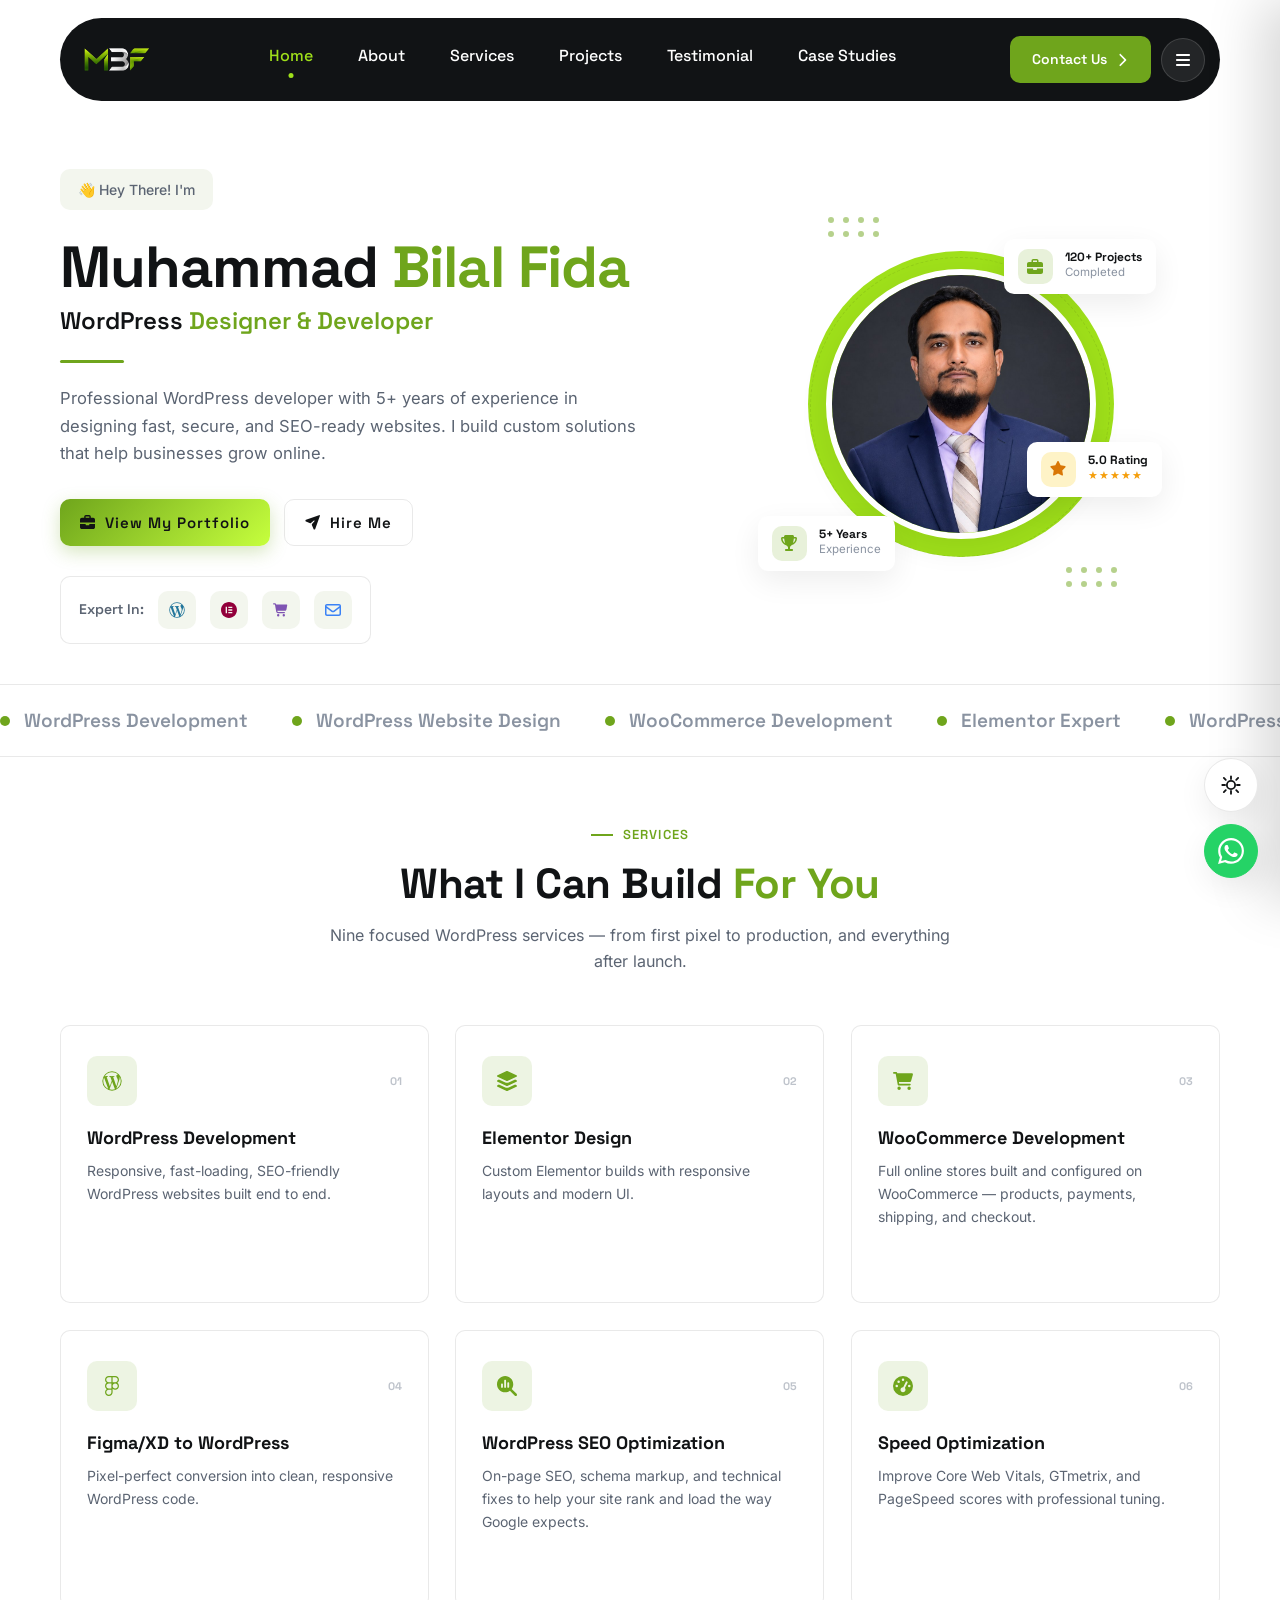
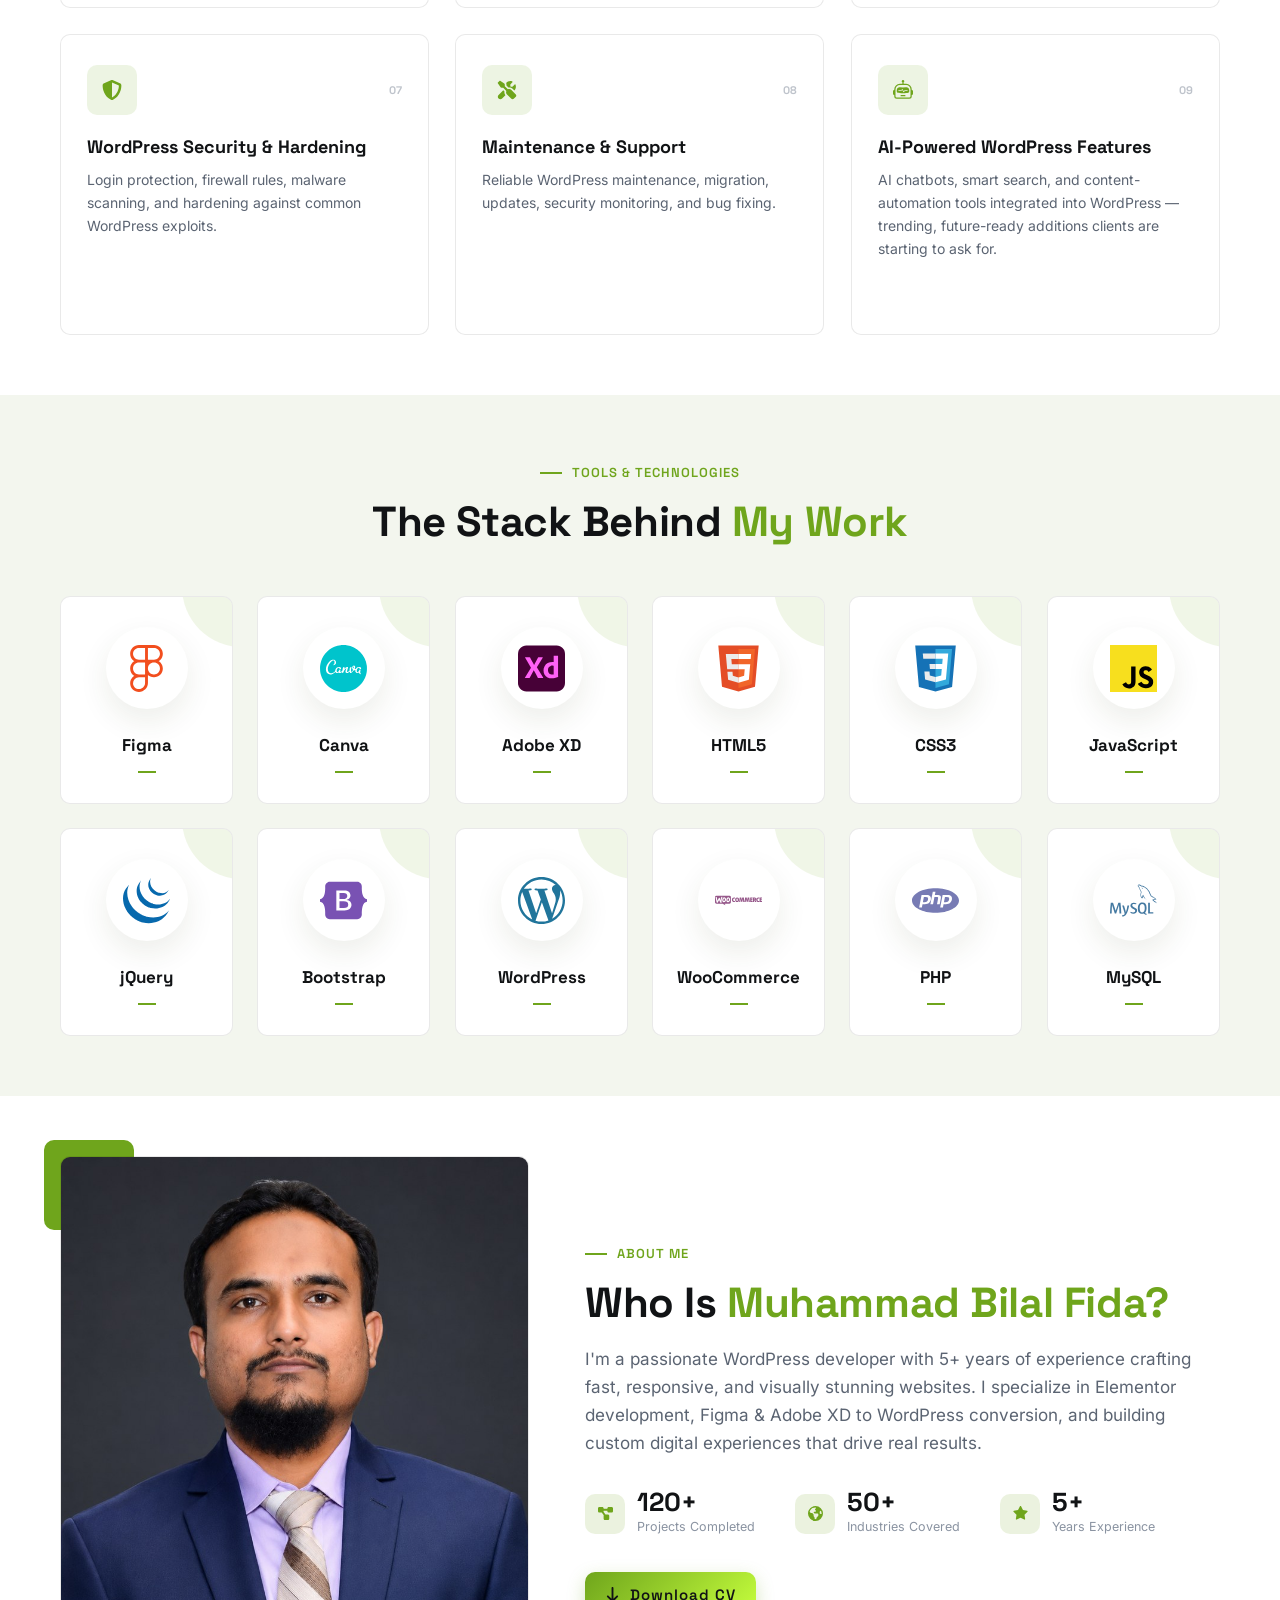
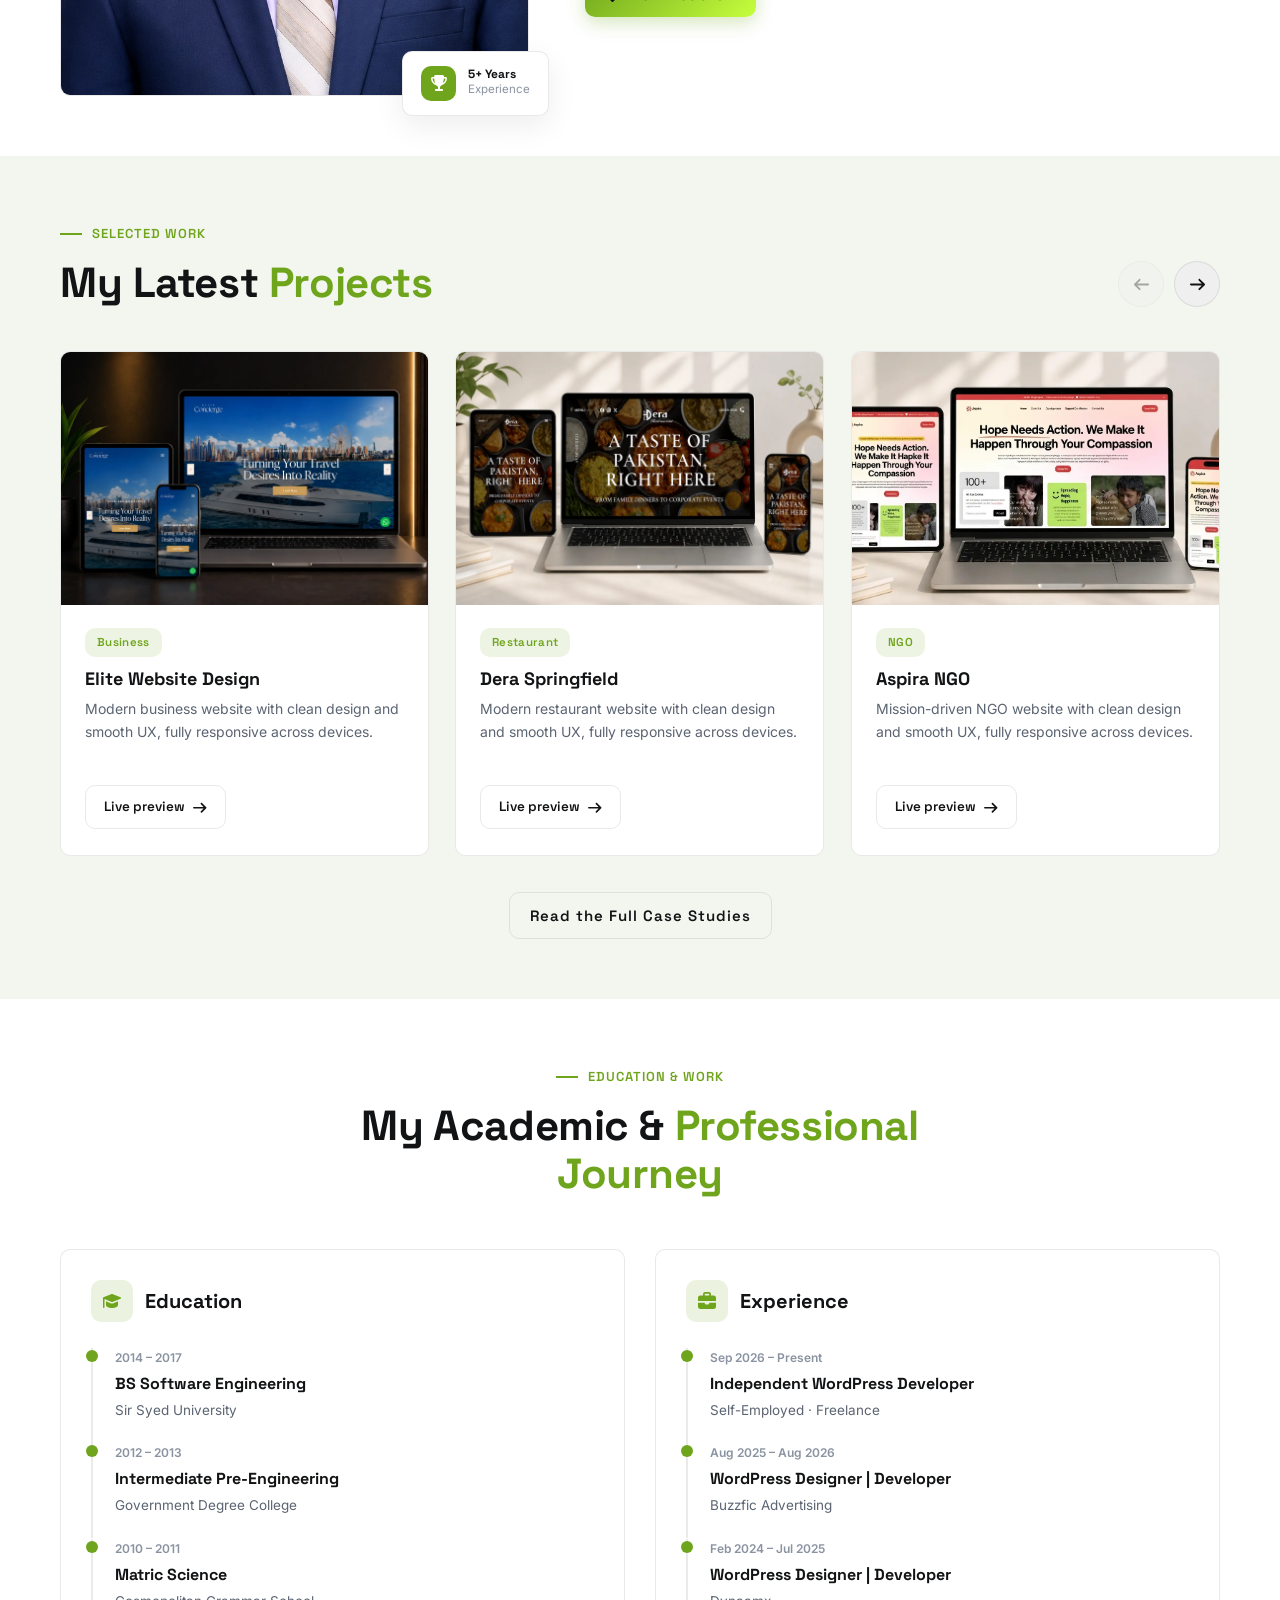
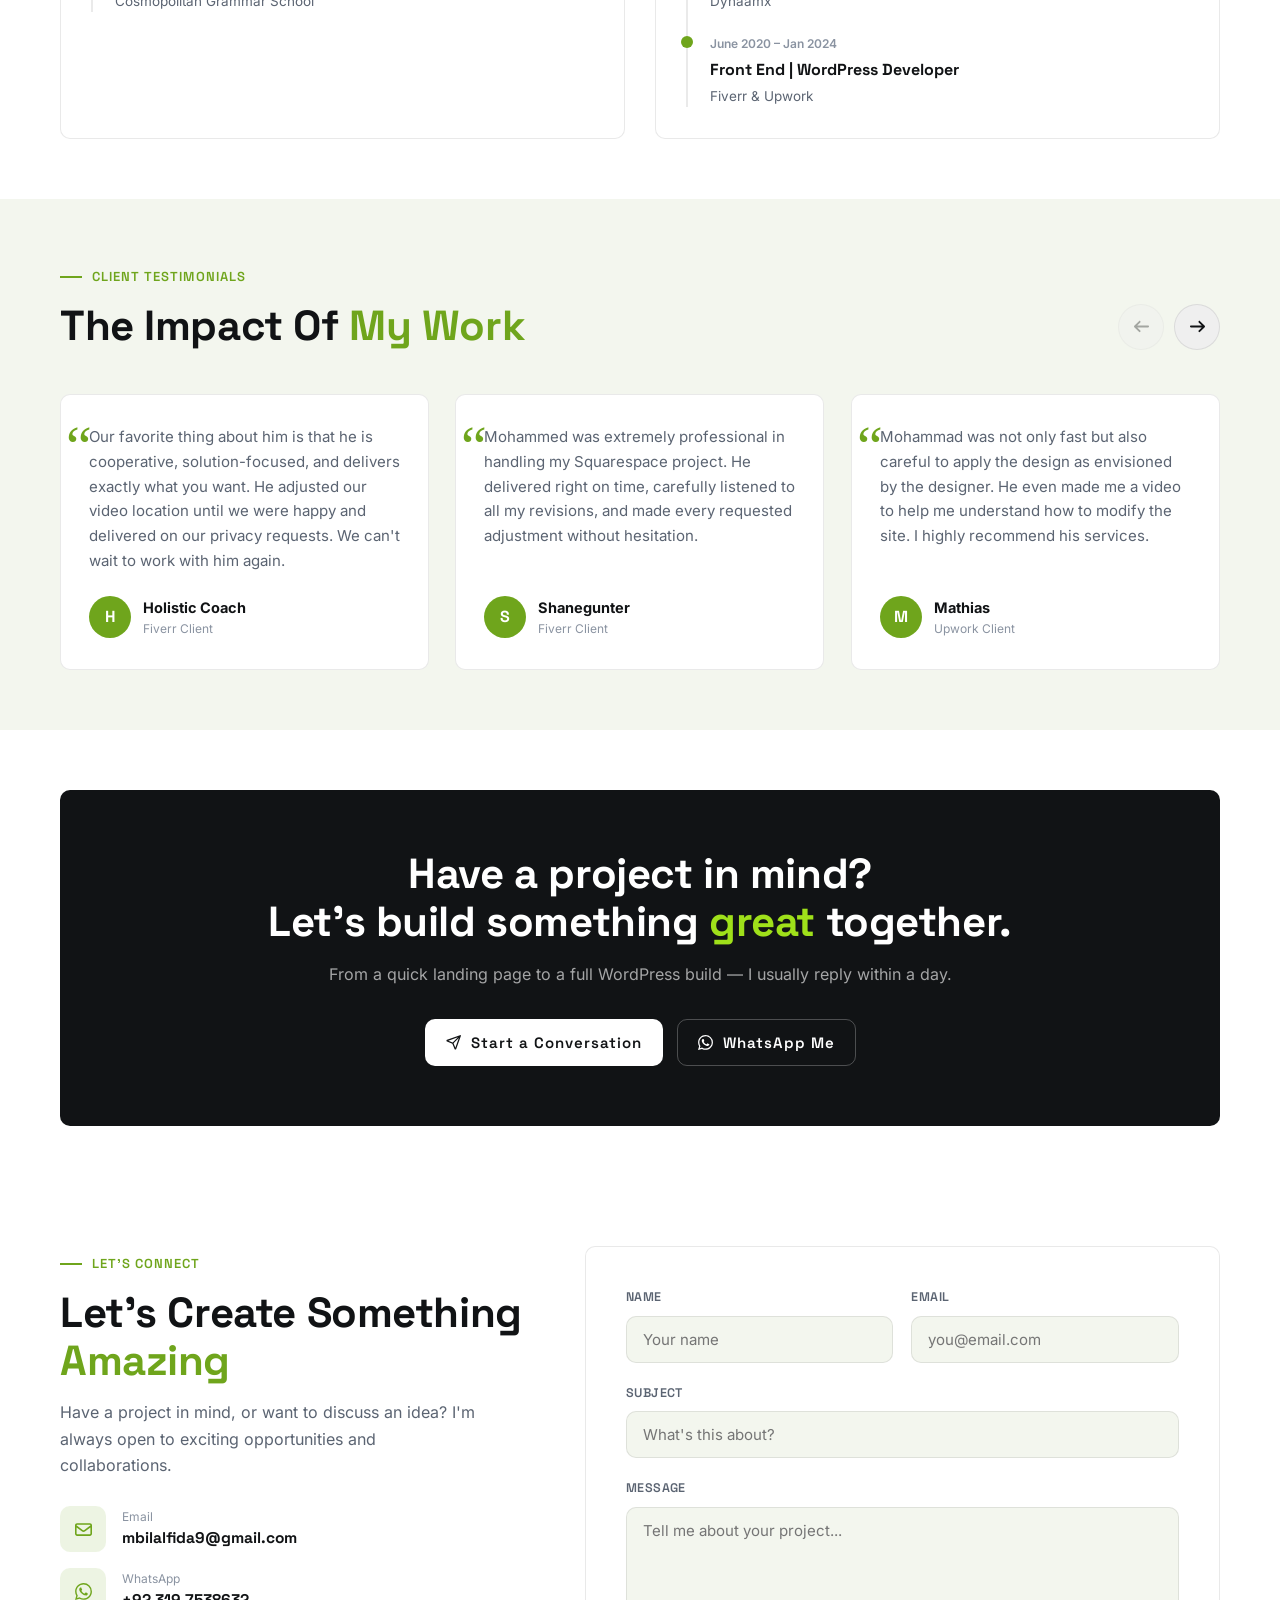
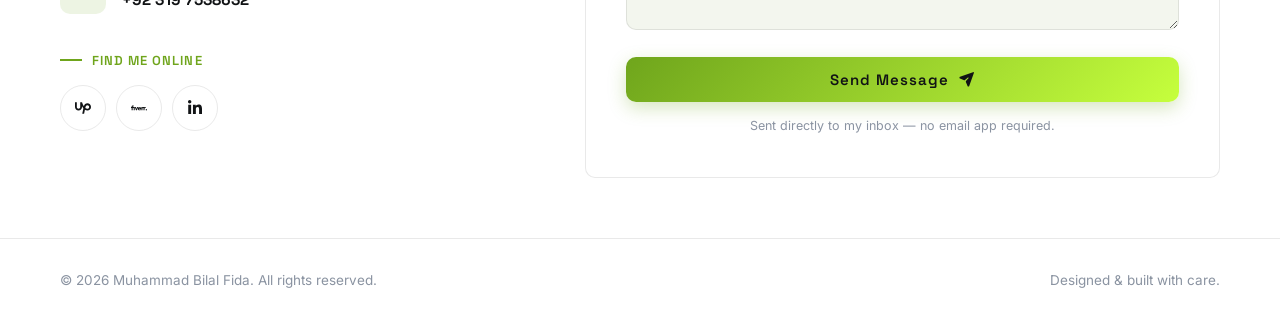
==== index.html @ a92b6abf "Initial portfolio website" ====
<!DOCTYPE html>
<html lang="en">
<head>
<meta charset="UTF-8"/>
<meta name="viewport" content="width=device-width, initial-scale=1.0"/>
<title>Muhammad Bilal Fida | WordPress Designer &amp; Developer</title>
<meta name="description" content="Muhammad Bilal Fida is a professional WordPress designer &amp; developer with 5+ years building fast, secure, SEO-ready websites worldwide."/>
<meta name="keywords" content="WordPress developer, WordPress designer, Elementor expert, web developer, freelance WordPress developer"/>
<meta name="author" content="Muhammad Bilal Fida"/>
<meta name="robots" content="index, follow"/>
<link rel="canonical" href="https://bilal-fida-portfolio.vercel.app/"/>

<!-- Open Graph -->
<meta property="og:type" content="website"/>
<meta property="og:title" content="Muhammad Bilal Fida | WordPress Designer & Developer"/>
<meta property="og:description" content="Professional WordPress developer with 5+ years of experience designing fast, secure, SEO-ready websites."/>
<meta property="og:image" content="https://bilal-fida-portfolio.vercel.app/assets/img/profile-photo.jpg"/>
<meta property="og:url" content="https://bilal-fida-portfolio.vercel.app/"/>

<!-- Twitter Card -->
<meta name="twitter:card" content="summary_large_image"/>
<meta name="twitter:title" content="Muhammad Bilal Fida | WordPress Designer & Developer"/>
<meta name="twitter:description" content="Professional WordPress developer with 5+ years of experience designing fast, secure, SEO-ready websites."/>
<meta name="twitter:image" content="https://bilal-fida-portfolio.vercel.app/assets/img/profile-photo.jpg"/>

<link rel="icon" href="assets/img/favicon-32.png" sizes="32x32" type="image/png"/>
<link rel="icon" href="assets/img/favicon-16.png" sizes="16x16" type="image/png"/>
<link rel="apple-touch-icon" href="assets/img/apple-touch-icon.png"/>
<link rel="manifest" href="assets/site.webmanifest"/>

<!-- Structured Data -->
<script type="application/ld+json">
{
  "@context": "https://schema.org",
  "@type": "Person",
  "name": "Muhammad Bilal Fida",
  "jobTitle": "WordPress Designer & Developer",
  "url": "https://bilal-fida-portfolio.vercel.app/",
  "image": "https://bilal-fida-portfolio.vercel.app/assets/img/profile-photo.jpg",
  "email": "mailto:mbilalfida9@gmail.com",
  "sameAs": [
    "https://www.upwork.com/freelancers/~01de82070bdd4cb7b8",
    "https://www.fiverr.com/mohammabilal1?public_mode=true",
    "https://www.linkedin.com/in/mohammad-bilal-52247a16b/"
  ],
  "knowsAbout": ["WordPress Development", "Elementor", "WooCommerce", "SEO", "UI/UX Design"]
}
</script>

<script>
  (function () {
    var saved = localStorage.getItem('bf-theme');
    var theme = (saved === 'light' || saved === 'dark') ? saved :
      (window.matchMedia('(prefers-color-scheme: dark)').matches ? 'dark' : 'light');
    document.documentElement.setAttribute('data-theme', theme);
  })();
</script>

<link href="assets/css/main.css" rel="stylesheet"/>
<noscript><style>.reveal{opacity:1!important;transform:none!important;}</style></noscript>
</head>
<body>

<!-- ============ HEADER ============ -->
<header class="site-header" id="siteHeader">
  <div class="container">
    <div class="header-bar" id="headerBar">
      <a href="#top" aria-label="Muhammad Bilal Fida — Home">
        <picture>
          <source srcset="assets/img/logo-dark.webp" type="image/webp"/>
          <img class="brand-logo logo-for-dark" src="assets/img/logo-dark.png" alt="Muhammad Bilal Fida logo" width="140" height="47"/>
        </picture>
      </a>
      <nav class="main-nav" aria-label="Primary navigation">
        <a href="#top" class="is-active">Home</a>
        <a href="#about">About</a>
        <a href="#services">Services</a>
        <a href="#projects">Projects</a>
        <a href="#testimonials">Testimonial</a>
        <a href="case-studies/index.html">Case Studies</a>
      </nav>
      <div class="header-actions">
        <a href="#contact" class="header-cta"><span>Contact Us</span> <svg class="icon" viewBox="0 0 320 512" aria-hidden="true"><path d="M311.1 233.4c12.5 12.5 12.5 32.8 0 45.3l-192 192c-12.5 12.5-32.8 12.5-45.3 0s-12.5-32.8 0-45.3L243.2 256 73.9 86.6c-12.5-12.5-12.5-32.8 0-45.3s32.8-12.5 45.3 0l192 192z"/></svg></a>
        <button class="menu-toggle" id="drawerToggle" aria-label="Open menu" aria-expanded="false" aria-controls="sideDrawer">
          <svg class="icon" viewBox="0 0 448 512" aria-hidden="true"><path d="M0 96c0-17.7 14.3-32 32-32h384c17.7 0 32 14.3 32 32s-14.3 32-32 32H32c-17.7 0-32-14.3-32-32m0 160c0-17.7 14.3-32 32-32h384c17.7 0 32 14.3 32 32s-14.3 32-32 32H32c-17.7 0-32-14.3-32-32m448 160c0 17.7-14.3 32-32 32H32c-17.7 0-32-14.3-32-32s14.3-32 32-32h384c17.7 0 32 14.3 32 32"/></svg>
        </button>
      </div>
    </div>
  </div>
</header>

<!-- ============ SIDE DRAWER ============ -->
<div class="drawer-overlay" id="drawerOverlay"></div>
<aside class="side-drawer" id="sideDrawer" aria-hidden="true">
  <div class="drawer-head">
    <picture>
      <source srcset="assets/img/logo-light.webp" type="image/webp"/>
      <img class="brand-logo logo-for-light" src="assets/img/logo-light.png" alt="Muhammad Bilal Fida logo" style="height:26px;" width="77" height="26"/>
    </picture>
    <button class="drawer-close" id="drawerClose" aria-label="Close menu"><svg class="icon" viewBox="0 0 384 512" aria-hidden="true"><path d="M55.1 73.4c-12.5-12.5-32.8-12.5-45.3 0s-12.5 32.8 0 45.3L147.2 256 9.9 393.4c-12.5 12.5-12.5 32.8 0 45.3s32.8 12.5 45.3 0l137.3-137.4 137.4 137.3c12.5 12.5 32.8 12.5 45.3 0s12.5-32.8 0-45.3L237.8 256l137.3-137.4c12.5-12.5 12.5-32.8 0-45.3s-32.8-12.5-45.3 0L192.5 210.7z"/></svg></button>
  </div>
  <div class="drawer-body">
    <nav class="drawer-nav" aria-label="Mobile navigation">
      <a href="#top">Home</a>
      <a href="#about">About</a>
      <a href="#services">Services</a>
      <a href="#projects">Projects</a>
      <a href="#testimonials">Testimonial</a>
      <a href="case-studies/index.html">Case Studies</a>
      <a href="#contact">Contact</a>
    </nav>
    <div class="drawer-photo"><img src="assets/img/profile-photo.jpg" alt="Muhammad Bilal Fida"/></div>
    <h4>Muhammad Bilal Fida</h4>
    <p>Professional WordPress developer with 5+ years of experience designing fast, secure, SEO-ready websites.</p>
    <div class="drawer-contact">
      <div class="drawer-contact-row"><div class="dc-ic"><svg class="icon" viewBox="0 0 512 512" aria-hidden="true"><path d="M61.4 64C27.5 64 0 91.5 0 125.4c0 .9 0 1.7.1 2.6H0v256c0 35.3 28.7 64 64 64h384c35.3 0 64-28.7 64-64V128h-.1c0-.9.1-1.7.1-2.6 0-33.9-27.5-61.4-61.4-61.4zM464 192.3V384c0 8.8-7.2 16-16 16H64c-8.8 0-16-7.2-16-16V192.3l154.8 117.4c31.4 23.9 74.9 23.9 106.4 0zM48 125.4c0-7.4 6-13.4 13.4-13.4h389.2c7.4 0 13.4 6 13.4 13.4 0 4.2-2 8.2-5.3 10.7L280.2 271.5c-14.3 10.8-34.1 10.8-48.4 0L53.3 136.1c-3.3-2.5-5.3-6.5-5.3-10.7"/></svg></div><div><div class="dc-label">Email</div><div class="dc-value"><a href="mailto:mbilalfida9@gmail.com">mbilalfida9@gmail.com</a></div></div></div>
      <div class="drawer-contact-row"><div class="dc-ic"><svg class="icon" viewBox="0 0 24 24" aria-hidden="true"><path d="M17.472 14.382c-.297-.149-1.758-.867-2.03-.967-.273-.099-.471-.148-.67.15-.197.297-.767.966-.94 1.164-.173.199-.347.223-.644.075-.297-.15-1.255-.463-2.39-1.475-.883-.788-1.48-1.761-1.653-2.059-.173-.297-.018-.458.13-.606.134-.133.298-.347.446-.52.149-.174.198-.298.298-.497.099-.198.05-.371-.025-.52-.075-.149-.669-1.612-.916-2.207-.242-.579-.487-.5-.669-.51-.173-.008-.371-.01-.57-.01-.198 0-.52.074-.792.372-.272.297-1.04 1.016-1.04 2.479 0 1.462 1.065 2.875 1.213 3.074.149.198 2.096 3.2 5.077 4.487.709.306 1.262.489 1.694.625.712.227 1.36.195 1.871.118.571-.085 1.758-.719 2.006-1.413.248-.694.248-1.289.173-1.413-.074-.124-.272-.198-.57-.347m-5.421 7.403h-.004a9.87 9.87 0 01-5.031-1.378l-.361-.214-3.741.982.998-3.648-.235-.374a9.86 9.86 0 01-1.51-5.26c.001-5.45 4.436-9.884 9.888-9.884 2.64 0 5.122 1.03 6.988 2.898a9.825 9.825 0 012.893 6.994c-.003 5.45-4.437 9.884-9.885 9.884m8.413-18.297A11.815 11.815 0 0012.05 0C5.495 0 .16 5.335.157 11.892c0 2.096.547 4.142 1.588 5.945L.057 24l6.305-1.654a11.882 11.882 0 005.683 1.448h.005c6.554 0 11.89-5.335 11.893-11.893a11.821 11.821 0 00-3.48-8.413Z"/></svg></div><div><div class="dc-label">WhatsApp</div><div class="dc-value"><a href="https://wa.me/923197538632" target="_blank" rel="noopener">+92 319 7538632</a></div></div></div>
    </div>
    <div class="drawer-socials">
      <a href="https://www.upwork.com/freelancers/~01de82070bdd4cb7b8" target="_blank" rel="noopener" aria-label="Upwork"><svg class="icon" viewBox="0 0 24 24" aria-hidden="true"><path d="M18.561 13.158c-1.102 0-2.135-.467-3.074-1.227l.228-1.076.008-.042c.207-1.143.849-3.06 2.839-3.06 1.492 0 2.703 1.212 2.703 2.703-.001 1.489-1.212 2.702-2.704 2.702zm0-8.14c-2.539 0-4.51 1.649-5.31 4.366-1.22-1.834-2.148-4.036-2.687-5.892H7.828v7.112c-.002 1.406-1.141 2.546-2.547 2.548-1.405-.002-2.543-1.143-2.545-2.548V3.492H0v7.112c0 2.914 2.37 5.303 5.281 5.303 2.913 0 5.283-2.389 5.283-5.303v-1.19c.529 1.107 1.182 2.229 1.974 3.221l-1.673 7.873h2.797l1.213-5.71c1.063.679 2.285 1.109 3.686 1.109 3 0 5.439-2.452 5.439-5.45 0-3-2.439-5.439-5.439-5.439z"/></svg></a>
      <a href="https://www.fiverr.com/mohammabilal1?public_mode=true" target="_blank" rel="noopener" aria-label="Fiverr"><svg class="icon" viewBox="0 0 24 24" aria-hidden="true"><path d="M23.004 15.588a.995.995 0 1 0 .002-1.99.995.995 0 0 0-.002 1.99zm-.996-3.705h-.85c-.546 0-.84.41-.84 1.092v2.466h-1.61v-3.558h-.684c-.547 0-.84.41-.84 1.092v2.466h-1.61v-4.874h1.61v.74c.264-.574.626-.74 1.163-.74h1.972v.74c.264-.574.625-.74 1.162-.74h.527v1.316zm-6.786 1.501h-3.359c.088.546.43.858 1.006.858.43 0 .732-.175.83-.487l1.425.4c-.351.848-1.22 1.364-2.255 1.364-1.748 0-2.549-1.355-2.549-2.515 0-1.14.703-2.505 2.45-2.505 1.856 0 2.471 1.384 2.471 2.408 0 .224-.01.37-.02.477zm-1.562-.945c-.04-.42-.342-.81-.889-.81-.508 0-.81.225-.908.81h1.797zM7.508 15.44h1.416l1.767-4.874h-1.62l-.86 2.837-.878-2.837H5.72l1.787 4.874zm-6.6 0H2.51v-3.558h1.524v3.558h1.591v-4.874H2.51v-.302c0-.332.235-.536.606-.536h.918V8.412H2.85c-1.162 0-1.943.712-1.943 1.755v.4H0v1.316h.908v3.558z"/></svg></a>
      <a href="https://www.linkedin.com/in/mohammad-bilal-52247a16b/" target="_blank" rel="noopener" aria-label="LinkedIn"><svg class="icon" viewBox="0 0 448 512" aria-hidden="true"><path d="M100.3 448H7.4V148.9h92.9zM53.8 108.1C24.1 108.1 0 83.5 0 53.8c0-14.3 5.7-27.9 15.8-38S39.6 0 53.8 0s27.9 5.7 38 15.8 15.8 23.8 15.8 38c0 29.7-24.1 54.3-53.8 54.3M447.9 448h-92.7V302.4c0-34.7-.7-79.2-48.3-79.2-48.3 0-55.7 37.7-55.7 76.7V448h-92.8V148.9h89.1v40.8h1.3c12.4-23.5 42.7-48.3 87.9-48.3 94 0 111.3 61.9 111.3 142.3V448z"/></svg></a>
    </div>
  </div>
</aside>

<!-- ============ HERO ============ -->
<section class="hero" id="top">
  <div class="container hero-grid">
    <div class="hero-copy">
      <span class="hero-badge">👋 Hey There! I'm</span>
      <h1>Muhammad <span class="accent">Bilal Fida</span></h1>
      <p class="hero-role">WordPress <span class="accent">Designer &amp; Developer</span></p>
      <div class="hero-rule"></div>
      <p class="hero-desc">Professional WordPress developer with 5+ years of experience in designing fast, secure, and SEO-ready websites. I build custom solutions that help businesses grow online.</p>
      <div class="hero-actions">
        <a href="#projects" class="btn btn-primary"><svg class="icon" viewBox="0 0 512 512" aria-hidden="true"><path d="M200 48h112c4.4 0 8 3.6 8 8v40H192V56c0-4.4 3.6-8 8-8m-56 8v40H64c-35.3 0-64 28.7-64 64v96h512v-96c0-35.3-28.7-64-64-64h-80V56c0-30.9-25.1-56-56-56H200c-30.9 0-56 25.1-56 56m368 248H320v16c0 17.7-14.3 32-32 32h-64c-17.7 0-32-14.3-32-32v-16H0v112c0 35.3 28.7 64 64 64h384c35.3 0 64-28.7 64-64z"/></svg> View My Portfolio</a>
        <a href="#contact" class="btn btn-outline"><svg class="icon" viewBox="0 0 576 512" aria-hidden="true"><path d="M536.4-26.3c9.8-3.5 20.6-1 28 6.3s9.8 18.2 6.3 28l-178 496.9c-5 13.9-18.1 23.1-32.8 23.1-14.2 0-27-8.6-32.3-21.7l-64.2-158c-4.5-11-2.5-23.6 5.2-32.6l94.5-112.4c5.1-6.1 4.7-15-.9-20.6s-14.6-6-20.6-.9l-112.4 94.3c-9.1 7.6-21.6 9.6-32.6 5.2L38.1 216.8c-13.1-5.3-21.7-18.1-21.7-32.3 0-14.7 9.2-27.8 23.1-32.8z"/></svg> Hire Me</a>
      </div>
      <div class="hero-expert-row">
        <span class="hero-expert-label">Expert In:</span>
        <span class="hero-expert-ic ic-wp" aria-label="WordPress"><svg class="icon" viewBox="0 0 512 512" aria-hidden="true"><path d="M256 8a248 248 0 1 0 0 496 248 248 0 1 0 0-496M33 256c0-32.3 6.9-63 19.3-90.7l106.4 291.4C84.3 420.5 33 344.2 33 256m223 223c-21.9 0-43-3.2-63-9.1l66.9-194.4 68.5 187.8c.5 1.1 1 2.1 1.6 3.1-23.1 8.1-48 12.6-74 12.6m30.7-327.5c13.4-.7 25.5-2.1 25.5-2.1 12-1.4 10.6-19.1-1.4-18.4 0 0-36.1 2.8-59.4 2.8-21.9 0-58.7-2.8-58.7-2.8-12-.7-13.4 17.7-1.4 18.4 0 0 11.4 1.4 23.4 2.1l34.7 95.2L200.6 393l-81.2-241.5c13.4-.7 25.5-2.1 25.5-2.1 12-1.4 10.6-19.1-1.4-18.4 0 0-36.1 2.8-59.4 2.8-4.2 0-9.1-.1-14.4-.3C109.6 73 178.1 33 256 33c58 0 110.9 22.2 150.6 58.5-1-.1-1.9-.2-2.9-.2-21.9 0-37.4 19.1-37.4 39.6 0 18.4 10.6 33.9 21.9 52.3 8.5 14.8 18.4 33.9 18.4 61.5 0 19.1-7.3 41.2-17 72.1l-22.2 74.3zm81.4 297.2 68.1-196.9c12.7-31.8 17-57.2 17-79.9 0-8.2-.5-15.8-1.5-22.9 17.4 31.8 27.3 68.2 27.3 107 0 82.3-44.6 154.1-110.9 192.7"/></svg></span>
        <span class="hero-expert-ic ic-el" aria-label="Elementor"><svg class="icon" viewBox="0 0 512 512" aria-hidden="true"><path d="M.5 256c0 141 113.6 255 254.6 255 142 0 256-114 256-255 0-140-114-253.9-256-253.9C114.1 2.1.5 116 .5 256m191.6-106v213h-43V150zm42 0h128v43h-128zm128 85v43h-128v-43zm-128 85h128v43h-128z"/></svg></span>
        <span class="hero-expert-ic ic-woo" aria-label="WooCommerce"><svg class="icon" viewBox="0 0 640 512" aria-hidden="true"><path d="M24-16C10.7-16 0-5.3 0 8s10.7 24 24 24h45.3c3.9 0 7.2 2.8 7.9 6.6l52.1 286.3c6.2 34.2 36 59.1 70.8 59.1H456c13.3 0 24-10.7 24-24s-10.7-24-24-24H200.1c-11.6 0-21.5-8.3-23.6-19.7l-5.1-28.3H475c30.8 0 57.2-21.9 62.9-52.2l31-165.9c3.7-19.7-11.4-37.9-31.5-37.9H124.7l-.4-2c-4.8-26.6-28-46-55.1-46zm184 528a48 48 0 1 0 0-96 48 48 0 1 0 0 96m224 0a48 48 0 1 0 0-96 48 48 0 1 0 0 96"/></svg></span>
        <span class="hero-expert-ic ic-mail" aria-label="Email"><svg class="icon" viewBox="0 0 512 512" aria-hidden="true"><path d="M61.4 64C27.5 64 0 91.5 0 125.4c0 .9 0 1.7.1 2.6H0v256c0 35.3 28.7 64 64 64h384c35.3 0 64-28.7 64-64V128h-.1c0-.9.1-1.7.1-2.6 0-33.9-27.5-61.4-61.4-61.4zM464 192.3V384c0 8.8-7.2 16-16 16H64c-8.8 0-16-7.2-16-16V192.3l154.8 117.4c31.4 23.9 74.9 23.9 106.4 0zM48 125.4c0-7.4 6-13.4 13.4-13.4h389.2c7.4 0 13.4 6 13.4 13.4 0 4.2-2 8.2-5.3 10.7L280.2 271.5c-14.3 10.8-34.1 10.8-48.4 0L53.3 136.1c-3.3-2.5-5.3-6.5-5.3-10.7"/></svg></span>
      </div>
    </div>
    <div class="hero-visual">
      <div class="hero-photo-wrap">
        <div class="hero-dots top" aria-hidden="true"><span></span><span></span><span></span><span></span><span></span><span></span><span></span><span></span></div>
        <div class="hero-halo" aria-hidden="true"></div>
        <div class="hero-ring" aria-hidden="true"></div>
        <div class="hero-photo"><img src="assets/img/profile-photo.jpg" alt="Muhammad Bilal Fida — WordPress Designer and Developer" width="270" height="270"/></div>
        <div class="hero-dots bottom" aria-hidden="true"><span></span><span></span><span></span><span></span><span></span><span></span><span></span><span></span></div>

        <div class="hero-fcard fc-exp">
          <div class="fc-ic fc-green"><svg class="icon" viewBox="0 0 512 512" aria-hidden="true"><path d="M144.3 0h224c26.5 0 48.1 21.8 47.1 48.2-.2 5.3-.4 10.6-.7 15.8h49.6c26.1 0 49.1 21.6 47.1 49.8-7.5 103.7-60.5 160.7-118 190.5-15.8 8.2-31.9 14.3-47.2 18.8-20.2 28.6-41.2 43.7-57.9 51.8V448h64c17.7 0 32 14.3 32 32s-14.3 32-32 32h-192c-17.7 0-32-14.3-32-32s14.3-32 32-32h64v-73.1c-16-7.7-35.9-22-55.3-48.3-18.4-4.8-38.4-12.1-57.9-23.1C57 273.2 8.2 216.1 1.2 113.6c-1.9-28.1 21-49.7 47.1-49.7h49.6c-.3-5.2-.5-10.4-.7-15.8-1-26.5 20.6-48.2 47.1-48.2zm-42.8 112H49.1c6.2 84.7 45.1 127.1 85.2 149.6-14.4-37.3-26.3-86-32.8-149.6M380 256.8c40.5-23.8 77.1-66.1 83.3-144.8H411c-6.2 60.9-17.4 108.2-31 144.8"/></svg></div>
          <div><div class="fc-title">5+ Years</div><div class="fc-sub">Experience</div></div>
        </div>
        <div class="hero-fcard fc-proj">
          <div class="fc-ic fc-green"><svg class="icon" viewBox="0 0 512 512" aria-hidden="true"><path d="M200 48h112c4.4 0 8 3.6 8 8v40H192V56c0-4.4 3.6-8 8-8m-56 8v40H64c-35.3 0-64 28.7-64 64v96h512v-96c0-35.3-28.7-64-64-64h-80V56c0-30.9-25.1-56-56-56H200c-30.9 0-56 25.1-56 56m368 248H320v16c0 17.7-14.3 32-32 32h-64c-17.7 0-32-14.3-32-32v-16H0v112c0 35.3 28.7 64 64 64h384c35.3 0 64-28.7 64-64z"/></svg></div>
          <div><div class="fc-title">120+ Projects</div><div class="fc-sub">Completed</div></div>
        </div>
        <div class="hero-fcard fc-rat">
          <div class="fc-ic fc-gold"><svg class="icon" viewBox="0 0 576 512" aria-hidden="true"><path d="M309.5-18.9c-4.1-8-12.4-13.1-21.4-13.1s-17.3 5.1-21.4 13.1l-73.6 144.2-159.9 25.4c-8.9 1.4-16.3 7.7-19.1 16.3s-.5 18 5.8 24.4l114.4 114.5-25.2 159.9c-1.4 8.9 2.3 17.9 9.6 23.2s16.9 6.1 25 2l144.4-73.4L432.4 491c8 4.1 17.7 3.3 25-2s11-14.2 9.6-23.2l-25.3-159.9 114.4-114.5c6.4-6.4 8.6-15.8 5.8-24.4s-10.1-14.9-19.1-16.3L383 125.3z"/></svg></div>
          <div><div class="fc-title">5.0 Rating</div><div class="fc-stars">★★★★★</div></div>
        </div>
      </div>
    </div>
  </div>
</section>

<!-- ============ MARQUEE ============ -->
<div class="marquee-strip">
  <div class="marquee-track" aria-hidden="true">
    <span><svg class="icon" viewBox="0 0 512 512"><path d="M0 256a256 256 0 1 1 512 0 256 256 0 1 1-512 0"/></svg> WordPress Development</span>
    <span><svg class="icon" viewBox="0 0 512 512"><path d="M0 256a256 256 0 1 1 512 0 256 256 0 1 1-512 0"/></svg> WordPress Website Design</span>
    <span><svg class="icon" viewBox="0 0 512 512"><path d="M0 256a256 256 0 1 1 512 0 256 256 0 1 1-512 0"/></svg> WooCommerce Development</span>
    <span><svg class="icon" viewBox="0 0 512 512"><path d="M0 256a256 256 0 1 1 512 0 256 256 0 1 1-512 0"/></svg> Elementor Expert</span>
    <span><svg class="icon" viewBox="0 0 512 512"><path d="M0 256a256 256 0 1 1 512 0 256 256 0 1 1-512 0"/></svg> WordPress SEO Optimization</span>
    <span><svg class="icon" viewBox="0 0 512 512"><path d="M0 256a256 256 0 1 1 512 0 256 256 0 1 1-512 0"/></svg> WordPress Speed Optimization</span>
    <span><svg class="icon" viewBox="0 0 512 512"><path d="M0 256a256 256 0 1 1 512 0 256 256 0 1 1-512 0"/></svg> Custom WordPress Themes</span>
    <span><svg class="icon" viewBox="0 0 512 512"><path d="M0 256a256 256 0 1 1 512 0 256 256 0 1 1-512 0"/></svg> WordPress Maintenance &amp; Support</span>
    <span><svg class="icon" viewBox="0 0 512 512"><path d="M0 256a256 256 0 1 1 512 0 256 256 0 1 1-512 0"/></svg> WordPress Development</span>
    <span><svg class="icon" viewBox="0 0 512 512"><path d="M0 256a256 256 0 1 1 512 0 256 256 0 1 1-512 0"/></svg> WordPress Website Design</span>
    <span><svg class="icon" viewBox="0 0 512 512"><path d="M0 256a256 256 0 1 1 512 0 256 256 0 1 1-512 0"/></svg> WooCommerce Development</span>
    <span><svg class="icon" viewBox="0 0 512 512"><path d="M0 256a256 256 0 1 1 512 0 256 256 0 1 1-512 0"/></svg> Elementor Expert</span>
    <span><svg class="icon" viewBox="0 0 512 512"><path d="M0 256a256 256 0 1 1 512 0 256 256 0 1 1-512 0"/></svg> WordPress SEO Optimization</span>
    <span><svg class="icon" viewBox="0 0 512 512"><path d="M0 256a256 256 0 1 1 512 0 256 256 0 1 1-512 0"/></svg> WordPress Speed Optimization</span>
    <span><svg class="icon" viewBox="0 0 512 512"><path d="M0 256a256 256 0 1 1 512 0 256 256 0 1 1-512 0"/></svg> Custom WordPress Themes</span>
    <span><svg class="icon" viewBox="0 0 512 512"><path d="M0 256a256 256 0 1 1 512 0 256 256 0 1 1-512 0"/></svg> WordPress Maintenance &amp; Support</span>
  </div>
</div>

<!-- ============ SERVICES — Spotlight Grid ============ -->
<section class="section" id="services">
  <div class="container">
    <div class="section-head reveal">
      <div class="eyebrow">Services</div>
      <h2>What I Can Build <span style="color:var(--c-accent-dark);">For You</span></h2>
      <p>Nine focused WordPress services — from first pixel to production, and everything after launch.</p>
    </div>
    <div class="services-grid">

      <article class="service-card reveal">
        <div class="svc-top-row"><div class="svc-ic"><svg class="icon" viewBox="0 0 512 512" aria-hidden="true"><path d="M256 8a248 248 0 1 0 0 496 248 248 0 1 0 0-496M33 256c0-32.3 6.9-63 19.3-90.7l106.4 291.4C84.3 420.5 33 344.2 33 256m223 223c-21.9 0-43-3.2-63-9.1l66.9-194.4 68.5 187.8c.5 1.1 1 2.1 1.6 3.1-23.1 8.1-48 12.6-74 12.6m30.7-327.5c13.4-.7 25.5-2.1 25.5-2.1 12-1.4 10.6-19.1-1.4-18.4 0 0-36.1 2.8-59.4 2.8-21.9 0-58.7-2.8-58.7-2.8-12-.7-13.4 17.7-1.4 18.4 0 0 11.4 1.4 23.4 2.1l34.7 95.2L200.6 393l-81.2-241.5c13.4-.7 25.5-2.1 25.5-2.1 12-1.4 10.6-19.1-1.4-18.4 0 0-36.1 2.8-59.4 2.8-4.2 0-9.1-.1-14.4-.3C109.6 73 178.1 33 256 33c58 0 110.9 22.2 150.6 58.5-1-.1-1.9-.2-2.9-.2-21.9 0-37.4 19.1-37.4 39.6 0 18.4 10.6 33.9 21.9 52.3 8.5 14.8 18.4 33.9 18.4 61.5 0 19.1-7.3 41.2-17 72.1l-22.2 74.3zm81.4 297.2 68.1-196.9c12.7-31.8 17-57.2 17-79.9 0-8.2-.5-15.8-1.5-22.9 17.4 31.8 27.3 68.2 27.3 107 0 82.3-44.6 154.1-110.9 192.7"/></svg></div><span class="svc-tag">01</span></div>
        <h3>WordPress Development</h3>
        <p>Responsive, fast-loading, SEO-friendly WordPress websites built end to end.</p>
        <a href="#contact" class="svc-link">Get This Service <svg class="icon" viewBox="0 0 512 512" aria-hidden="true"><path d="M502.6 278.6c12.5-12.5 12.5-32.8 0-45.3l-160-160c-12.5-12.5-32.8-12.5-45.3 0s-12.5 32.8 0 45.3L402.7 224H32c-17.7 0-32 14.3-32 32s14.3 32 32 32h370.7L297.3 393.4c-12.5 12.5-12.5 32.8 0 45.3s32.8 12.5 45.3 0l160-160z"/></svg></a>
      </article>

      <article class="service-card reveal">
        <div class="svc-top-row"><div class="svc-ic"><svg class="icon" viewBox="0 0 512 512" aria-hidden="true"><path d="M232.5 5.2c14.9-6.9 32.1-6.9 47 0l218.6 101c8.5 3.9 13.9 12.4 13.9 21.8s-5.4 17.9-13.9 21.8l-218.6 101c-14.9 6.9-32.1 6.9-47 0l-218.6-101C5.4 145.8 0 137.3 0 128s5.4-17.9 13.9-21.8zM48.1 218.4l164.3 75.9c27.7 12.8 59.6 12.8 87.3 0L464 218.4l34.1 15.8c8.5 3.9 13.9 12.4 13.9 21.8s-5.4 17.9-13.9 21.8l-218.6 101c-14.9 6.9-32.1 6.9-47 0l-218.6-101C5.4 273.8 0 265.3 0 256s5.4-17.9 13.9-21.8L48 218.4zM13.9 362.2 48 346.4l164.3 75.9c27.7 12.8 59.6 12.8 87.3 0l164.3-75.9 34.1 15.8c8.5 3.9 13.9 12.4 13.9 21.8s-5.4 17.9-13.9 21.8l-218.6 101c-14.9 6.9-32.1 6.9-47 0l-218.5-101C5.4 401.8 0 393.3 0 384s5.4-17.9 13.9-21.8"/></svg></div><span class="svc-tag">02</span></div>
        <h3>Elementor Design</h3>
        <p>Custom Elementor builds with responsive layouts and modern UI.</p>
        <a href="#contact" class="svc-link">Learn more <svg class="icon" viewBox="0 0 512 512" aria-hidden="true"><path d="M502.6 278.6c12.5-12.5 12.5-32.8 0-45.3l-160-160c-12.5-12.5-32.8-12.5-45.3 0s-12.5 32.8 0 45.3L402.7 224H32c-17.7 0-32 14.3-32 32s14.3 32 32 32h370.7L297.3 393.4c-12.5 12.5-12.5 32.8 0 45.3s32.8 12.5 45.3 0l160-160z"/></svg></a>
      </article>

      <article class="service-card reveal">
        <div class="svc-top-row"><div class="svc-ic"><svg class="icon" viewBox="0 0 576 512" aria-hidden="true"><path d="M24 0C10.7 0 0 10.7 0 24S10.7 48 24 48H76.1l60.3 316.5c2.2 11.3 12.1 19.5 23.6 19.5H488c13.3 0 24-10.7 24-24s-10.7-24-24-24H179.9l-9.1-48h317c14.3 0 26.9-9.5 30.8-23.3l54-192C578.3 52.3 563 32 541.8 32H122l-2.4-12.5C117.4 8.2 107.5 0 96 0H24zM176 512c26.5 0 48-21.5 48-48s-21.5-48-48-48s-48 21.5-48 48s21.5 48 48 48zm336-48c0-26.5-21.5-48-48-48s-48 21.5-48 48s21.5 48 48 48s48-21.5 48-48z"/></svg></div><span class="svc-tag">03</span></div>
        <h3>WooCommerce Development</h3>
        <p>Full online stores built and configured on WooCommerce — products, payments, shipping, and checkout.</p>
        <a href="#contact" class="svc-link">Learn more <svg class="icon" viewBox="0 0 512 512" aria-hidden="true"><path d="M502.6 278.6c12.5-12.5 12.5-32.8 0-45.3l-160-160c-12.5-12.5-32.8-12.5-45.3 0s-12.5 32.8 0 45.3L402.7 224H32c-17.7 0-32 14.3-32 32s14.3 32 32 32h370.7L297.3 393.4c-12.5 12.5-12.5 32.8 0 45.3s32.8 12.5 45.3 0l160-160z"/></svg></a>
      </article>

      <article class="service-card reveal">
        <div class="svc-top-row"><div class="svc-ic"><svg class="icon" viewBox="0 0 384 512" aria-hidden="true"><path d="M14 95.8C14 42.9 56.9 0 109.8 0h164.4C327.1 0 370 42.9 370 95.8c0 33.5-17.2 63-43.2 80.1 26 17.1 43.2 46.6 43.2 80.1 0 52.9-42.9 95.8-95.8 95.8h-2.1c-24.8 0-47.4-9.4-64.4-24.9v88.3c0 53.6-44 96.8-97.4 96.8-52.8 0-96.3-42.8-96.3-95.8 0-33.5 17.2-63 43.2-80.1C31.2 319 14 289.5 14 256s17.2-63 43.2-80.1C31.2 158.8 14 129.3 14 95.8m162.3 95.8h-66.5c-35.6 0-64.4 28.8-64.4 64.4 0 35.4 28.6 64.2 64 64.4h66.9zm31.4 64.4c0 35.6 28.8 64.4 64.4 64.4h2.1c35.6 0 64.4-28.8 64.4-64.4s-28.8-64.4-64.4-64.4h-2.1c-35.6 0-64.4 28.8-64.4 64.4m-97.9 95.8h-.4c-35.4.2-64 29-64 64.4s29.2 64.4 64.9 64.4c36.3 0 66-29.4 66-65.5v-63.4h-66.5zm0-320.4c-35.6 0-64.4 28.8-64.4 64.4s28.8 64.4 64.4 64.4h66.5V31.4zm97.9 128.8h66.5c35.6 0 64.4-28.8 64.4-64.4s-28.8-64.4-64.4-64.4h-66.5z"/></svg></div><span class="svc-tag">04</span></div>
        <h3>Figma/XD to WordPress</h3>
        <p>Pixel-perfect conversion into clean, responsive WordPress code.</p>
        <a href="#contact" class="svc-link">Learn more <svg class="icon" viewBox="0 0 512 512" aria-hidden="true"><path d="M502.6 278.6c12.5-12.5 12.5-32.8 0-45.3l-160-160c-12.5-12.5-32.8-12.5-45.3 0s-12.5 32.8 0 45.3L402.7 224H32c-17.7 0-32 14.3-32 32s14.3 32 32 32h370.7L297.3 393.4c-12.5 12.5-12.5 32.8 0 45.3s32.8 12.5 45.3 0l160-160z"/></svg></a>
      </article>

      <article class="service-card reveal">
        <div class="svc-top-row"><div class="svc-ic"><svg class="icon" viewBox="0 0 512 512" aria-hidden="true"><path d="M416 208c0 45.9-14.9 88.3-40 122.7L502.6 457.4c12.5 12.5 12.5 32.8 0 45.3s-32.8 12.5-45.3 0L330.7 376c-34.4 25.2-76.8 40-122.7 40C93.1 416 0 322.9 0 208S93.1 0 208 0S416 93.1 416 208zm-312 8v64c0 13.3 10.7 24 24 24s24-10.7 24-24l0-64c0-13.3-10.7-24-24-24s-24 10.7-24 24zm80-96V280c0 13.3 10.7 24 24 24s24-10.7 24-24V120c0-13.3-10.7-24-24-24s-24 10.7-24 24zm80 64v96c0 13.3 10.7 24 24 24s24-10.7 24-24V184c0-13.3-10.7-24-24-24s-24 10.7-24 24z"/></svg></div><span class="svc-tag">05</span></div>
        <h3>WordPress SEO Optimization</h3>
        <p>On-page SEO, schema markup, and technical fixes to help your site rank and load the way Google expects.</p>
        <a href="#contact" class="svc-link">Learn more <svg class="icon" viewBox="0 0 512 512" aria-hidden="true"><path d="M502.6 278.6c12.5-12.5 12.5-32.8 0-45.3l-160-160c-12.5-12.5-32.8-12.5-45.3 0s-12.5 32.8 0 45.3L402.7 224H32c-17.7 0-32 14.3-32 32s14.3 32 32 32h370.7L297.3 393.4c-12.5 12.5-12.5 32.8 0 45.3s32.8 12.5 45.3 0l160-160z"/></svg></a>
      </article>

      <article class="service-card reveal">
        <div class="svc-top-row"><div class="svc-ic"><svg class="icon" viewBox="0 0 512 512" aria-hidden="true"><path d="M0 256a256 256 0 1 1 512 0 256 256 0 1 1-512 0M288 96a32 32 0 1 0-64 0 32 32 0 1 0 64 0m-32 320c35.3 0 64-28.7 64-64 0-16.2-6-31.1-16-42.3l69.5-138.9c5.9-11.9 1.1-26.3-10.7-32.2s-26.3-1.1-32.2 10.7l-69.5 138.9c-1.7-.1-3.4-.2-5.1-.2-35.3 0-64 28.7-64 64s28.7 64 64 64m-80-272a32 32 0 1 0-64 0 32 32 0 1 0 64 0M96 288a32 32 0 1 0 0-64 32 32 0 1 0 0 64m352-32a32 32 0 1 0-64 0 32 32 0 1 0 64 0"/></svg></div><span class="svc-tag">06</span></div>
        <h3>Speed Optimization</h3>
        <p>Improve Core Web Vitals, GTmetrix, and PageSpeed scores with professional tuning.</p>
        <a href="#contact" class="svc-link">Learn more <svg class="icon" viewBox="0 0 512 512" aria-hidden="true"><path d="M502.6 278.6c12.5-12.5 12.5-32.8 0-45.3l-160-160c-12.5-12.5-32.8-12.5-45.3 0s-12.5 32.8 0 45.3L402.7 224H32c-17.7 0-32 14.3-32 32s14.3 32 32 32h370.7L297.3 393.4c-12.5 12.5-12.5 32.8 0 45.3s32.8 12.5 45.3 0l160-160z"/></svg></a>
      </article>

      <article class="service-card reveal">
        <div class="svc-top-row"><div class="svc-ic"><svg class="icon" viewBox="0 0 512 512" aria-hidden="true"><path d="M256 0c4.6 0 9.2 1 13.4 2.9l188.3 79.9c22 9.3 38.4 31 38.3 57.2c-.5 99.2-41.3 280.7-213.6 363.2c-16.7 8-36.1 8-52.8 0C57.3 420.7 16.5 239.2 16 140c-.1-26.2 16.3-47.9 38.3-57.2L242.7 2.9C246.8 1 251.4 0 256 0m0 66.8v378.1C394 378 431.1 230.1 432 141.4z"/></svg></div><span class="svc-tag">07</span></div>
        <h3>WordPress Security &amp; Hardening</h3>
        <p>Login protection, firewall rules, malware scanning, and hardening against common WordPress exploits.</p>
        <a href="#contact" class="svc-link">Learn more <svg class="icon" viewBox="0 0 512 512" aria-hidden="true"><path d="M502.6 278.6c12.5-12.5 12.5-32.8 0-45.3l-160-160c-12.5-12.5-32.8-12.5-45.3 0s-12.5 32.8 0 45.3L402.7 224H32c-17.7 0-32 14.3-32 32s14.3 32 32 32h370.7L297.3 393.4c-12.5 12.5-12.5 32.8 0 45.3s32.8 12.5 45.3 0l160-160z"/></svg></a>
      </article>

      <article class="service-card reveal">
        <div class="svc-top-row"><div class="svc-ic"><svg class="icon" viewBox="0 0 576 512" aria-hidden="true"><path d="M70.8-6.7c5.4-5.4 13.8-6.2 20.2-2l118.9 79.2c8.9 5.9 14.2 15.9 14.2 26.6v49.6l90.8 90.8c33.3-15 73.9-8.9 101.2 18.5l126.1 126.1c18.7 18.7 18.7 49.1 0 67.9l-60.1 60.1c-18.7 18.7-49.1 18.7-67.9 0L288.1 384c-27.4-27.4-33.5-67.9-18.5-101.2L178.8 192h-49.6c-10.7 0-20.7-5.3-26.6-14.2L23.4 58.9c-4.2-6.3-3.4-14.8 2-20.2zm145 303.5c-6.3 36.9 2.3 75.9 26.2 107.2l-94.9 95c-28.1 28.1-73.7 28.1-101.8 0s-28.1-73.7 0-101.8l135.4-135.5 35.2 35.1zM384.1 0c20.1 0 39.4 3.7 57.1 10.5 10 3.8 11.8 16.5 4.3 24.1l-56.7 56.7c-3 3-4.7 7.1-4.7 11.3V144c0 8.8 7.2 16 16 16h41.4c4.2 0 8.3-1.7 11.3-4.7l56.7-56.7c7.6-7.5 20.3-5.7 24.1 4.3 6.8 17.7 10.5 37 10.5 57.1 0 43.2-17.2 82.3-45 111.1L450 222c-33.1-33-78.5-45.7-121.1-38.4l-56.8-56.8V97.1l-.2-5c-.8-12.4-4.4-24.3-10.5-34.9C290.8 22.2 334.8 0 384.1-.1z"/></svg></div><span class="svc-tag">08</span></div>
        <h3>Maintenance &amp; Support</h3>
        <p>Reliable WordPress maintenance, migration, updates, security monitoring, and bug fixing.</p>
        <a href="#contact" class="svc-link">Learn more <svg class="icon" viewBox="0 0 512 512" aria-hidden="true"><path d="M502.6 278.6c12.5-12.5 12.5-32.8 0-45.3l-160-160c-12.5-12.5-32.8-12.5-45.3 0s-12.5 32.8 0 45.3L402.7 224H32c-17.7 0-32 14.3-32 32s14.3 32 32 32h370.7L297.3 393.4c-12.5 12.5-12.5 32.8 0 45.3s32.8 12.5 45.3 0l160-160z"/></svg></a>
      </article>

      <article class="service-card reveal">
        <div class="svc-top-row"><div class="svc-ic"><svg class="icon" viewBox="0 0 16 16" aria-hidden="true"><path d="M6 12.5a.5.5 0 0 1 .5-.5h3a.5.5 0 0 1 0 1h-3a.5.5 0 0 1-.5-.5M3 8.062C3 6.76 4.235 5.765 5.53 5.886a26.6 26.6 0 0 0 4.94 0C11.765 5.765 13 6.76 13 8.062v1.157a.93.93 0 0 1-.765.935c-.845.147-2.34.346-4.235.346s-3.39-.2-4.235-.346A.93.93 0 0 1 3 9.219zm4.542-.827a.25.25 0 0 0-.217.068l-.92.9a25 25 0 0 1-1.871-.183.25.25 0 0 0-.068.495c.55.076 1.232.149 2.02.193a.25.25 0 0 0 .189-.071l.754-.736.847 1.71a.25.25 0 0 0 .404.062l.932-.97a25 25 0 0 0 1.922-.188.25.25 0 0 0-.068-.495c-.538.074-1.207.145-1.98.189a.25.25 0 0 0-.166.076l-.754.785-.842-1.7a.25.25 0 0 0-.182-.135M8.5 1.866a1 1 0 1 0-1 0V3h-2A4.5 4.5 0 0 0 1 7.5V8a1 1 0 0 0-1 1v2a1 1 0 0 0 1 1v1a2 2 0 0 0 2 2h10a2 2 0 0 0 2-2v-1a1 1 0 0 0 1-1V9a1 1 0 0 0-1-1v-.5A4.5 4.5 0 0 0 10.5 3h-2zM14 7.5V13a1 1 0 0 1-1 1H3a1 1 0 0 1-1-1V7.5A3.5 3.5 0 0 1 5.5 4h5A3.5 3.5 0 0 1 14 7.5"/></svg></div><span class="svc-tag">09</span></div>
        <h3>AI-Powered WordPress Features</h3>
        <p>AI chatbots, smart search, and content-automation tools integrated into WordPress — trending, future-ready additions clients are starting to ask for.</p>
        <a href="#contact" class="svc-link">Learn more <svg class="icon" viewBox="0 0 512 512" aria-hidden="true"><path d="M502.6 278.6c12.5-12.5 12.5-32.8 0-45.3l-160-160c-12.5-12.5-32.8-12.5-45.3 0s-12.5 32.8 0 45.3L402.7 224H32c-17.7 0-32 14.3-32 32s14.3 32 32 32h370.7L297.3 393.4c-12.5 12.5-12.5 32.8 0 45.3s32.8 12.5 45.3 0l160-160z"/></svg></a>
      </article>

    </div>
  </div>
</section>

<!-- ============ TOOLS & TECHNOLOGIES ============ -->
<section class="section bg-powder" id="tools">
  <div class="container">
    <div class="section-head reveal">
      <div class="eyebrow">Tools &amp; Technologies</div>
      <h2>The Stack Behind <span style="color:var(--c-accent-dark);">My Work</span></h2>
    </div>
    <div class="tools-grid">

      <div class="tool-card reveal"><div class="tool-icon"><svg viewBox="0 0 24 24" xmlns="http://www.w3.org/2000/svg" role="img" aria-label="Figma"><path fill="#F24E1E" d="M15.852 8.981h-4.588V0h4.588c2.476 0 4.49 2.014 4.49 4.49s-2.014 4.491-4.49 4.491zM12.735 7.51h3.117c1.665 0 3.019-1.355 3.019-3.019s-1.355-3.019-3.019-3.019h-3.117V7.51zm0 1.471H8.148c-2.476 0-4.49-2.014-4.49-4.49S5.672 0 8.148 0h4.588v8.981zm-4.587-7.51c-1.665 0-3.019 1.355-3.019 3.019s1.354 3.02 3.019 3.02h3.117V1.471H8.148zm4.587 15.019H8.148c-2.476 0-4.49-2.014-4.49-4.49s2.014-4.49 4.49-4.49h4.588v8.98zM8.148 8.981c-1.665 0-3.019 1.355-3.019 3.019s1.355 3.019 3.019 3.019h3.117V8.981H8.148zM8.172 24c-2.489 0-4.515-2.014-4.515-4.49s2.014-4.49 4.49-4.49h4.588v4.441c0 2.503-2.047 4.539-4.563 4.539zm-.024-7.51a3.023 3.023 0 0 0-3.019 3.019c0 1.665 1.365 3.019 3.044 3.019 1.705 0 3.093-1.376 3.093-3.068v-2.97H8.148zm7.704 0h-.098c-2.476 0-4.49-2.014-4.49-4.49s2.014-4.49 4.49-4.49h.098c2.476 0 4.49 2.014 4.49 4.49s-2.014 4.49-4.49 4.49zm-.097-7.509c-1.665 0-3.019 1.355-3.019 3.019s1.355 3.019 3.019 3.019h.098c1.665 0 3.019-1.355 3.019-3.019s-1.355-3.019-3.019-3.019h-.098z"/></svg></div><div class="tool-name">Figma</div><div class="tool-line"></div></div>

      <div class="tool-card reveal"><div class="tool-icon"><svg viewBox="0 0 128 128" xmlns="http://www.w3.org/2000/svg" role="img" aria-label="Canva"><g fill="#00c4cc"><path d="M59.39.152c-.484.051-1.995.23-3.328.387-5.374.613-11.468 2.227-16.816 4.48C19.891 13.106 5.324 30.849 1.305 51.2.359 56.04.129 58.418.129 64c0 7.195.715 12.16 2.61 18.434 6.195 20.53 22.323 36.632 42.906 42.851 6.195 1.871 11.187 2.586 18.355 2.586 7.195 0 12.16-.715 18.434-2.61 20.53-6.195 36.632-22.323 42.851-42.906 1.871-6.195 2.586-11.187 2.586-18.355 0-3.047-.152-6.527-.332-7.809-2.074-14.796-8.168-27.238-18.328-37.402C99.07 8.703 86.68 2.586 72.19.512c-1.996-.282-11.238-.54-12.8-.36zm-20.863 40.32c1.36.41 1.996.794 2.918 1.715 1.793 1.82 2.203 2.817 2.203 5.555 0 2.051-.078 2.434-.691 3.508-1.18 1.996-3.918 3.84-5.812 3.89-1.333.028-1.278-.562.18-2.097 1.945-2.023 2.226-2.79 2.226-5.813-.024-2.917-.383-3.914-1.739-4.734-1.128-.691-2.355-.64-4.148.203-4.66 2.23-9.703 9.653-11.672 17.258-2.613 10.137 2.02 18.25 9.649 16.867 2.226-.41 6.425-2.558 8.246-4.25 1.508-1.379 1.508-1.406 1.66-3.12.336-3.587 2.867-7.169 6.25-8.833 1.558-.77 1.945-.844 4.043-.844 1.996 0 2.457.102 3.43.637 3.097 1.77 2.457 5.89-.895 5.89-1.945 0-2.945-1-1.535-1.534 1.383-.512.867-2.434-.742-2.868-1.895-.488-4.047.793-5.403 3.25-1.64 2.97-1.715 6.504-.156 8.114 1.512 1.613 3.406.336 4.867-3.329.766-1.867 1.867-2.867 3.149-2.867 1.125 0 1.332.692.843 2.793-.718 3.25-.23 4.094 1.793 3.098.664-.309 1.766-1.023 2.43-1.535l1.254-1 .848-4.43c.922-4.965 1.277-5.633 3.172-5.988 1.82-.336 2.23.562 1.562 3.402l-.36 1.59 1.333-1.36c3.148-3.226 7.015-4.812 8.347-3.48.715.715.637 1.613-.386 4.785-.485 1.512-1.153 3.895-1.457 5.25-.461 2.047-.489 2.535-.23 2.868.82.972 3.327-.028 5.554-2.204l1.305-1.277.156-2.844c.152-3.277.457-4.453 1.328-5.504.82-.972 2.305-1.687 3.098-1.484.793.207.793.973.078 3.227-1 3.097-.895 10.238.129 10.238.41 0 2.507-2.2 3.84-4.043l.996-1.36-.793-.816c-1.383-1.46-1.715-2.406-1.715-4.789 0-1.738.129-2.379.562-3.227.719-1.328 1.844-2.3 3.176-2.687 1.406-.434 3.148.281 3.863 1.562.719 1.305.54 4.223-.383 6.223l-.664 1.457h.895c1.23 0 1.715-.305 3.918-2.379 1.152-1.101 2.484-2.05 3.48-2.511 3.918-1.84 8.528-.895 9.293 1.921.64 2.254-.765 3.84-3.226 3.66-1.766-.128-2.098-.59-1.074-1.456 1.843-1.54 0-3.508-2.637-2.793-1.434.386-3.047 1.996-3.89 3.867-1.692 3.738-.794 8.14 1.636 8.14.973 0 2.691-1.921 3.355-3.789.793-2.152 2.457-3.507 3.711-3.02.692.255.743.946.309 3.122-.488 2.383-.563 4.61-.18 5.633.153.382.614 1.101 1.051 1.586.816.921.844 1.254.152 1.691-.332.23-.77.129-1.843-.46-1.485-.77-2.766-2.153-3.227-3.458l-.281-.766-1.024.766c-.59.41-1.511.871-2.047 1.023-2.125.563-4.738-.894-5.964-3.351-.489-.95-.641-3.738-.282-4.813.204-.59.204-.59-.617-.18-.433.231-1.355.485-2.07.563-1.18.13-1.36.258-2.535 1.742-1.664 2.07-4.61 4.864-5.813 5.454-2.558 1.277-3.402.918-4.07-1.72l-.461-1.765-1.102.973c-1.406 1.23-4.222 2.715-5.836 3.074-1.535.332-3.175-.156-3.84-1.18-.995-1.535-.663-4.785.922-9.164 1.176-3.25.333-3.3-2.636-.203-2.203 2.328-3.149 3.992-3.762 6.578-.64 2.688-1.41 3.66-3.148 4.07-1.051.231-1.54-.41-1.332-1.816l.152-1.129-.973.668c-1.383.946-3.125 1.817-4.328 2.149-1.203.332-2.789-.024-3.172-.692-.691-1.175-.691-1.175-1.765-.332-2.332 1.895-5.66 1.356-7.348-1.152l-.54-.793-1.687 1.562c-4.867 4.454-10.957 6.45-15.464 5.067-5.735-1.738-8.907-6.656-8.856-13.746.024-7.117 3.172-14.617 8.473-20.172 2.996-3.125 5.812-4.969 8.68-5.66 2.07-.512 3.328-.485 5.296.129zm0 0"/><path d="M90.418 58.676c-.563.562-.356 2.816.36 4.25.359.742.742 1.332.87 1.332.102 0 .332-.59.512-1.309.64-2.66-.512-5.504-1.742-4.273zm0 0"/></g></svg></div><div class="tool-name">Canva</div><div class="tool-line"></div></div>

      <div class="tool-card reveal"><div class="tool-icon"><svg viewBox="0 0 128 128" xmlns="http://www.w3.org/2000/svg" role="img" aria-label="Adobe XD"><path fill="#470137" d="M22.667 1.6h82.666C117.867 1.6 128 11.733 128 24.267v79.466c0 12.534-10.133 22.667-22.667 22.667H22.667C10.133 126.4 0 116.267 0 103.733V24.267C0 11.733 10.133 1.6 22.667 1.6Z"/><path fill="#ff61f6" d="m67.307 34.4-16 26.4 17.066 28c.107.213.16.427.107.64s-.267.053-.587.107H55.68c-.853 0-1.44-.054-1.813-.587-1.12-2.24-2.294-4.427-3.414-6.667-1.12-2.186-2.346-4.426-3.626-6.72-1.28-2.293-2.56-4.586-3.84-6.933h-.107c-1.12 2.293-2.347 4.587-3.573 6.88a899.142 899.142 0 0 0-3.627 6.827c-1.227 2.24-2.453 4.533-3.68 6.72-.213.533-.64.586-1.227.586H19.04c-.213 0-.373.107-.373-.16a.74.74 0 0 1 .106-.586l16.587-27.2-16.16-27.36c-.16-.214-.213-.427-.107-.534.107-.16.32-.213.534-.213h12.106c.267 0 .534.053.747.107.213.106.373.266.533.48 1.014 2.293 2.187 4.586 3.414 6.88 1.28 2.293 2.506 4.533 3.84 6.773 1.28 2.24 2.453 4.48 3.573 6.773h.107c1.12-2.346 2.293-4.64 3.466-6.88 1.174-2.24 2.4-4.48 3.627-6.72 1.227-2.24 2.4-4.533 3.573-6.72.054-.213.16-.426.32-.533.214-.107.427-.16.694-.107H66.88a.491.491 0 0 1 .587.374c.053.053-.054.266-.16.373Zm24.64 56.267c-3.947.053-7.894-.747-11.467-2.4-3.36-1.547-6.133-4.107-8.053-7.254-1.974-3.253-2.934-7.306-2.934-12.16-.053-3.946.96-7.84 2.934-11.253 2.026-3.467 4.96-6.347 8.48-8.267 3.733-2.08 8.213-3.093 13.493-3.093.267 0 .64 0 1.12.053.48.054 1.013.054 1.653.107V29.547c0-.374.16-.587.534-.587h10.826c.267-.053.48.16.534.373v50.88c0 .96.053 2.027.106 3.2.107 1.12.16 2.187.214 3.094 0 .373-.16.693-.534.853a40.73 40.73 0 0 1-8.693 2.56c-2.72.48-5.44.747-8.213.747zM97.173 80V56.533c-.48-.106-.96-.213-1.44-.266a19.216 19.216 0 0 0-1.76-.107c-2.08 0-4.16.427-6.026 1.387a11.956 11.956 0 0 0-4.534 3.946c-1.173 1.707-1.76 4-1.76 6.774a14.863 14.863 0 0 0 .907 5.493c.533 1.44 1.333 2.72 2.4 3.787a9.214 9.214 0 0 0 3.627 2.133c1.44.48 2.933.693 4.426.693.8 0 1.547-.053 2.24-.106.694.053 1.28-.054 1.92-.267z"/></svg></div><div class="tool-name">Adobe XD</div><div class="tool-line"></div></div>

      <div class="tool-card reveal"><div class="tool-icon"><svg viewBox="0 0 128 128" xmlns="http://www.w3.org/2000/svg" role="img" aria-label="HTML5"><path fill="#E44D26" d="M19.037 113.876L9.032 1.661h109.936l-10.016 112.198-45.019 12.48z"/><path fill="#F16529" d="M64 116.8l36.378-10.086 8.559-95.878H64z"/><path fill="#EBEBEB" d="M64 52.455H45.788L44.53 38.361H64V24.599H29.489l.33 3.692 3.382 37.927H64zm0 35.743l-.061.017-15.327-4.14-.979-10.975H33.816l1.928 21.609 28.193 7.826.063-.017z"/><path fill="#fff" d="M63.952 52.455v13.763h16.947l-1.597 17.849-15.35 4.143v14.319l28.215-7.82.207-2.325 3.234-36.233.335-3.696h-3.708zm0-27.856v13.762h33.244l.276-3.092.628-6.978.329-3.692z"/></svg></div><div class="tool-name">HTML5</div><div class="tool-line"></div></div>

      <div class="tool-card reveal"><div class="tool-icon"><svg viewBox="0 0 128 128" xmlns="http://www.w3.org/2000/svg" role="img" aria-label="CSS3"><path fill="#1572B6" d="M18.814 114.123L8.76 1.352h110.48l-10.064 112.754-45.243 12.543-45.119-12.526z"/><path fill="#33A9DC" d="M64.001 117.062l36.559-10.136 8.601-96.354h-45.16v106.49z"/><path fill="#fff" d="M64.001 51.429h18.302l1.264-14.163H64.001V23.435h34.682l-.332 3.711-3.4 38.114h-30.95V51.429z"/><path fill="#EBEBEB" d="M64.083 87.349l-.061.018-15.403-4.159-.985-11.031H33.752l1.937 21.717 28.331 7.863.063-.018v-14.39z"/><path fill="#fff" d="M81.127 64.675l-1.666 18.522-15.426 4.164v14.39l28.354-7.858.208-2.337 2.406-26.881H81.127z"/><path fill="#EBEBEB" d="M64.048 23.435v13.831H30.64l-.277-3.108-.63-7.012-.331-3.711h34.646zm-.047 27.996v13.831H48.792l-.277-3.108-.631-7.012-.33-3.711h16.447z"/></svg></div><div class="tool-name">CSS3</div><div class="tool-line"></div></div>

      <div class="tool-card reveal"><div class="tool-icon"><svg viewBox="0 0 24 24" xmlns="http://www.w3.org/2000/svg" role="img" aria-label="JavaScript"><rect width="24" height="24" fill="#F7DF1E"/><path fill="#000" d="M22.034 18.276c-.175-1.095-.888-2.015-3.003-2.873-.736-.345-1.554-.585-1.797-1.14-.091-.33-.105-.51-.046-.705.15-.646.915-.84 1.515-.66.39.12.75.42.976.9 1.034-.676 1.034-.676 1.755-1.125-.27-.42-.404-.601-.586-.78-.63-.705-1.469-1.065-2.834-1.034l-.705.089c-.676.165-1.32.525-1.71 1.005-1.14 1.291-.811 3.541.569 4.471 1.365 1.02 3.361 1.244 3.616 2.205.24 1.17-.87 1.545-1.966 1.41-.811-.18-1.26-.586-1.755-1.336l-1.83 1.051c.21.48.45.689.81 1.109 1.74 1.756 6.09 1.666 6.871-1.004.029-.09.24-.705.074-1.65l.046.067ZM13.051 11.031h-2.248c0 1.938-.009 3.864-.009 5.805 0 1.232.063 2.363-.138 2.711-.33.689-1.18.601-1.566.48-.396-.196-.597-.466-.83-.855-.063-.105-.11-.196-.127-.196l-1.825 1.125c.305.63.75 1.172 1.324 1.517.855.51 2.004.675 3.207.405.783-.226 1.458-.691 1.811-1.411.51-.93.402-2.07.397-3.346.012-2.054 0-4.109 0-6.179l.004-.056Z"/></svg></div><div class="tool-name">JavaScript</div><div class="tool-line"></div></div>

      <div class="tool-card reveal"><div class="tool-icon"><svg viewBox="0 0 24 24" xmlns="http://www.w3.org/2000/svg" role="img" aria-label="jQuery"><path fill="#0769AD" d="M1.525 5.87c-2.126 3.054-1.862 7.026-.237 10.269.037.079.078.154.118.229.023.052.049.1.077.15.013.027.031.056.047.082.026.052.054.102.081.152l.157.266c.03.049.057.097.09.146.056.094.12.187.178.281.026.04.05.078.079.117a6.368 6.368 0 00.31.445c.078.107.156.211.24.315.027.038.058.076.086.115l.22.269c.028.03.055.067.084.099.098.118.202.233.306.35l.005.006a3.134 3.134 0 00.425.44c.08.083.16.165.245.245l.101.097c.111.105.223.209.34.309.002 0 .003.002.005.003l.057.05c.102.089.205.178.31.26l.125.105c.085.068.174.133.26.2l.137.105c.093.07.192.139.287.207.035.025.07.05.106.073l.03.023.28.185.12.08c.148.094.294.184.44.272.041.02.084.044.123.068.108.062.22.125.329.183.06.034.122.063.184.094.075.042.153.083.234.125a.324.324 0 01.056.023c.033.015.064.031.096.047.12.06.245.118.375.175.024.01.05.02.076.034.144.063.289.123.438.182.034.01.07.027.105.04.135.051.274.103.411.152l.05.018c.154.052.305.102.46.15.036.01.073.023.111.033.16.048.314.105.474.137 10.273 1.872 13.258-6.177 13.258-6.177-2.508 3.266-6.958 4.127-11.174 3.169-.156-.036-.312-.086-.47-.132a13.539 13.539 0 01-.567-.182l-.062-.024c-.136-.046-.267-.097-.4-.148a1.615 1.615 0 00-.11-.04c-.148-.06-.29-.121-.433-.184-.031-.01-.057-.024-.088-.036a23.44 23.44 0 01-.362-.17 1.485 1.485 0 01-.106-.052c-.094-.044-.188-.095-.28-.143a3.947 3.947 0 01-.187-.096c-.114-.06-.227-.125-.34-.187-.034-.024-.073-.044-.112-.066a15.922 15.922 0 01-.439-.27 2.107 2.107 0 01-.118-.078 6.01 6.01 0 01-.312-.207c-.035-.023-.067-.048-.103-.073a9.553 9.553 0 01-.295-.212c-.042-.034-.087-.066-.132-.1-.088-.07-.177-.135-.265-.208l-.118-.095a10.593 10.593 0 01-.335-.28.258.258 0 00-.037-.031l-.347-.316-.1-.094c-.082-.084-.166-.164-.25-.246l-.098-.1a9.081 9.081 0 01-.309-.323l-.015-.016c-.106-.116-.21-.235-.313-.355-.027-.03-.053-.064-.08-.097l-.227-.277a21.275 21.275 0 01-.34-.449C2.152 11.79 1.306 7.384 3.177 3.771m4.943-.473c-1.54 2.211-1.454 5.169-.254 7.508a9.111 9.111 0 00.678 1.133c.23.33.484.721.793.988.107.122.223.24.344.36l.09.09c.114.11.232.217.35.325l.016.013a9.867 9.867 0 00.414.342c.034.023.063.05.096.073.14.108.282.212.428.316l.015.009c.062.045.128.086.198.13.028.018.06.042.09.06.106.068.21.132.318.197.017.007.032.016.048.023.09.055.188.108.282.157.033.02.065.035.1.054.066.033.132.068.197.102l.032.014c.135.067.273.129.408.19.034.014.063.025.092.039.111.048.224.094.336.137.05.017.097.037.144.052.102.038.21.073.31.108l.14.045c.147.045.295.104.449.13C22.164 17.206 24 11.098 24 11.098c-1.653 2.38-4.852 3.513-8.261 2.628a8.04 8.04 0 01-.449-.13c-.048-.014-.09-.029-.136-.043-.104-.036-.211-.07-.312-.109l-.144-.054c-.113-.045-.227-.087-.336-.135-.034-.015-.065-.025-.091-.04-.14-.063-.281-.125-.418-.192l-.206-.107-.119-.06a5.673 5.673 0 01-.265-.15.62.62 0 01-.062-.035c-.106-.066-.217-.13-.318-.198-.034-.019-.065-.042-.097-.062l-.208-.136c-.144-.1-.285-.208-.428-.313-.032-.029-.063-.053-.094-.079-1.499-1.178-2.681-2.79-3.242-4.613-.59-1.897-.46-4.023.56-5.75m4.292-.147c-.909 1.334-.996 2.99-.37 4.46.665 1.563 2.024 2.79 3.608 3.37.065.025.128.046.196.07l.088.027c.092.03.185.063.28.084 4.381.845 5.567-2.25 5.886-2.704-1.043 1.498-2.792 1.857-4.938 1.335a4.85 4.85 0 01-.516-.16 6.352 6.352 0 01-.618-.254 6.53 6.53 0 01-1.082-.66c-1.922-1.457-3.113-4.236-1.859-6.5"/></svg></div><div class="tool-name">jQuery</div><div class="tool-line"></div></div>

      <div class="tool-card reveal"><div class="tool-icon"><svg viewBox="0 0 24 24" xmlns="http://www.w3.org/2000/svg" role="img" aria-label="Bootstrap"><path fill="#7952B3" d="M11.77 11.24H9.956V8.202h2.152c1.17 0 1.834.522 1.834 1.466 0 1.008-.773 1.572-2.174 1.572zm.324 1.206H9.957v3.348h2.231c1.459 0 2.232-.585 2.232-1.685s-.795-1.663-2.326-1.663zM24 11.39v1.218c-1.128.108-1.817.944-2.226 2.268-.407 1.319-.463 2.937-.42 4.186.045 1.3-.968 2.5-2.337 2.5H4.985c-1.37 0-2.383-1.2-2.337-2.5.043-1.249-.013-2.867-.42-4.186-.41-1.324-1.1-2.16-2.228-2.268V11.39c1.128-.108 1.819-.944 2.227-2.268.408-1.319.464-2.937.42-4.186-.045-1.3.968-2.5 2.338-2.5h14.032c1.37 0 2.382 1.2 2.337 2.5-.043 1.249.013 2.867.42 4.186.409 1.324 1.098 2.16 2.226 2.268zm-7.927 2.817c0-1.354-.953-2.333-2.368-2.488v-.057c1.04-.169 1.856-1.135 1.856-2.213 0-1.537-1.213-2.538-3.062-2.538h-4.16v10.172h4.181c2.218 0 3.553-1.086 3.553-2.876z"/></svg></div><div class="tool-name">Bootstrap</div><div class="tool-line"></div></div>

      <div class="tool-card reveal"><div class="tool-icon"><svg viewBox="0 0 24 24" xmlns="http://www.w3.org/2000/svg" role="img" aria-label="WordPress"><path fill="#21759B" d="M21.469 6.825c.84 1.537 1.318 3.3 1.318 5.175 0 3.979-2.156 7.456-5.363 9.325l3.295-9.527c.615-1.54.82-2.771.82-3.864 0-.405-.026-.78-.07-1.11m-7.981.105c.647-.03 1.232-.105 1.232-.105.582-.075.514-.93-.067-.899 0 0-1.755.135-2.88.135-1.064 0-2.85-.15-2.85-.15-.585-.03-.661.855-.075.885 0 0 .54.061 1.125.09l1.68 4.605-2.37 7.08L5.354 6.9c.649-.03 1.234-.1 1.234-.1.585-.075.516-.93-.065-.896 0 0-1.746.138-2.874.138-.2 0-.438-.008-.69-.015C4.911 3.15 8.235 1.215 12 1.215c2.809 0 5.365 1.072 7.286 2.833-.046-.003-.091-.009-.141-.009-1.06 0-1.812.923-1.812 1.914 0 .89.513 1.643 1.06 2.531.411.72.89 1.643.89 2.977 0 .915-.354 1.994-.821 3.479l-1.075 3.585-3.9-11.61.001.014zM12 22.784c-1.059 0-2.081-.153-3.048-.437l3.237-9.406 3.315 9.087c.024.053.05.101.078.149-1.12.393-2.325.609-3.582.609M1.211 12c0-1.564.336-3.05.935-4.39L7.29 21.709C3.694 19.96 1.212 16.271 1.211 12M12 0C5.385 0 0 5.385 0 12s5.385 12 12 12 12-5.385 12-12S18.615 0 12 0"/></svg></div><div class="tool-name">WordPress</div><div class="tool-line"></div></div>

      <div class="tool-card reveal"><div class="tool-icon"><svg viewBox="0 0 24 24" xmlns="http://www.w3.org/2000/svg" role="img" aria-label="WooCommerce"><path fill="#96588A" d="M.754 9.58a.754.754 0 00-.754.758v2.525c0 .42.339.758.758.758h3.135l1.431.799-.326-.799h2.373a.757.757 0 00.758-.758v-2.525a.757.757 0 00-.758-.758H.754zm2.709.445h.03c.065.001.124.023.179.067a.26.26 0 01.103.19.29.29 0 01-.033.16c-.13.239-.236.64-.322 1.199-.083.541-.114.965-.094 1.267a.392.392 0 01-.039.219.213.213 0 01-.176.12c-.086.006-.177-.034-.263-.124-.31-.316-.555-.788-.735-1.416-.216.425-.375.744-.478.957-.196.376-.363.568-.502.578-.09.007-.166-.069-.233-.228-.17-.436-.352-1.277-.548-2.524a.297.297 0 01.054-.222c.047-.064.116-.095.21-.102.169-.013.265.065.288.238.103.695.217 1.284.336 1.766l.727-1.387c.066-.126.15-.192.25-.199.146-.01.237.083.273.28.083.441.188.817.315 1.136.086-.844.233-1.453.44-1.828a.255.255 0 01.218-.147zm1.293.36c.056 0 .116.006.18.02.232.05.411.177.53.386.107.18.161.395.161.654 0 .343-.087.654-.26.94-.2.332-.459.5-.781.5a.88.88 0 01-.18-.022.763.763 0 01-.531-.384 1.287 1.287 0 01-.158-.659c0-.342.085-.655.258-.937.202-.333.462-.498.78-.498zm2.084 0c.056 0 .116.006.18.02.236.05.411.177.53.386.107.18.16.395.16.654 0 .343-.086.654-.259.94-.2.332-.459.5-.781.5a.88.88 0 01-.18-.022.763.763 0 01-.531-.384 1.287 1.287 0 01-.16-.659c0-.342.087-.655.26-.937.202-.333.462-.498.78-.498zm4.437.047c-.305 0-.546.102-.718.304-.173.203-.256.49-.256.856 0 .395.086.697.256.906.17.21.418.316.744.316.315 0 .559-.107.728-.316.17-.21.256-.504.256-.883s-.087-.673-.26-.879c-.176-.202-.424-.304-.75-.304zm-1.466.002a1.13 1.13 0 00-.84.326c-.223.22-.332.499-.332.838 0 .362.108.658.328.88.22.223.505.336.861.336.103 0 .22-.016.346-.052v-.54c-.117.034-.216.051-.303.051a.545.545 0 01-.422-.177c-.106-.12-.16-.278-.16-.48 0-.19.053-.348.156-.468a.498.498 0 01.397-.181c.103 0 .212.015.332.049v-.537a1.394 1.394 0 00-.363-.045zm12.414 0a1.135 1.135 0 00-.84.326c-.223.22-.332.499-.332.838 0 .362.108.658.328.88.22.223.506.336.861.336.103 0 .22-.016.346-.052v-.54c-.116.034-.216.051-.303.051a.545.545 0 01-.422-.177c-.106-.12-.16-.278-.16-.48 0-.19.053-.348.156-.468a.498.498 0 01.397-.181c.103 0 .212.015.332.049v-.537a1.394 1.394 0 00-.363-.045zm-9.598.06l-.29 2.264h.579l.156-1.559.395 1.559h.412l.379-1.555.164 1.555h.603l-.304-2.264h-.791l-.12.508c-.03.13-.06.264-.087.4l-.067.352a29.97 29.97 0 00-.258-1.26h-.771zm2.768 0l-.29 2.264h.579l.156-1.559.396 1.559h.412l.375-1.555.165 1.555h.603l-.305-2.264h-.789l-.119.508c-.03.13-.06.264-.086.4l-.066.352c-.063-.352-.15-.771-.26-1.26h-.771zm3.988 0v2.264h.611v-1.031h.012l.494 1.03h.645l-.489-1.019a.61.61 0 00.37-.552.598.598 0 00-.25-.506c-.167-.123-.394-.186-.68-.186h-.713zm3.377 0v2.264H24v-.483h-.63v-.414h.54v-.468h-.54v-.416h.626v-.483H22.76zm-4.793.004v2.264h1.24v-.483h-.627v-.416h.541v-.468h-.54v-.415h.622v-.482h-1.236zm2.025.432c.146.003.25.025.313.072.063.046.091.12.091.227 0 .156-.135.236-.404.24v-.54zm-15.22.011c-.104 0-.205.069-.301.211a1.078 1.078 0 00-.2.639c0 .096.02.2.06.303.049.13.117.198.196.215.083.016.173-.02.27-.106.123-.11.205-.273.252-.492.016-.077.023-.16.023-.246 0-.097-.02-.2-.06-.303-.05-.13-.116-.198-.196-.215a.246.246 0 00-.045-.006zm2.083 0c-.103 0-.204.069-.3.211a1.078 1.078 0 00-.2.639c0 .096.02.2.06.303.049.13.117.198.196.215.083.016.173-.02.27-.106.123-.11.205-.273.252-.492.013-.077.023-.16.023-.246 0-.097-.02-.2-.06-.303-.05-.13-.116-.198-.196-.215a.246.246 0 00-.045-.006zm4.428.006c.233 0 .354.218.354.66-.004.273-.038.46-.098.553a.293.293 0 01-.262.139.266.266 0 01-.242-.139c-.056-.093-.084-.28-.084-.562 0-.436.11-.65.332-.65Z"/></svg></div><div class="tool-name">WooCommerce</div><div class="tool-line"></div></div>

      <div class="tool-card reveal"><div class="tool-icon"><svg viewBox="0 0 24 24" xmlns="http://www.w3.org/2000/svg" role="img" aria-label="PHP"><path fill="#777BB4" d="M7.01 10.207h-.944l-.515 2.648h.838c.556 0 .97-.105 1.242-.314.272-.21.455-.559.55-1.049.092-.47.05-.802-.124-.995-.175-.193-.523-.29-1.047-.29zM12 5.688C5.373 5.688 0 8.514 0 12s5.373 6.313 12 6.313S24 15.486 24 12c0-3.486-5.373-6.312-12-6.312zm-3.26 7.451c-.261.25-.575.438-.917.551-.336.108-.765.164-1.285.164H5.357l-.327 1.681H3.652l1.23-6.326h2.65c.797 0 1.378.209 1.744.628.366.418.476 1.002.33 1.752a2.836 2.836 0 0 1-.305.847c-.143.255-.33.49-.561.703zm4.024.715l.543-2.799c.063-.318.039-.536-.068-.651-.107-.116-.336-.174-.687-.174H11.46l-.704 3.625H9.388l1.23-6.327h1.367l-.327 1.682h1.218c.767 0 1.295.134 1.586.401s.378.7.263 1.299l-.572 2.944h-1.389zm7.597-2.265a2.782 2.782 0 0 1-.305.847c-.143.255-.33.49-.561.703a2.44 2.44 0 0 1-.917.551c-.336.108-.765.164-1.286.164h-1.18l-.327 1.682h-1.378l1.23-6.326h2.649c.797 0 1.378.209 1.744.628.366.417.477 1.001.331 1.751zM17.766 10.207h-.943l-.516 2.648h.838c.557 0 .971-.105 1.242-.314.272-.21.455-.559.551-1.049.092-.47.049-.802-.125-.995s-.524-.29-1.047-.29z"/></svg></div><div class="tool-name">PHP</div><div class="tool-line"></div></div>

      <div class="tool-card reveal"><div class="tool-icon"><svg viewBox="0 0 24 24" xmlns="http://www.w3.org/2000/svg" role="img" aria-label="MySQL"><path fill="#4479A1" d="M16.405 5.501c-.115 0-.193.014-.274.033v.013h.014c.054.104.146.18.214.273.054.107.1.214.154.32l.014-.015c.094-.066.14-.172.14-.333-.04-.047-.046-.094-.08-.14-.04-.067-.126-.1-.18-.153zM5.77 18.695h-.927a50.854 50.854 0 00-.27-4.41h-.008l-1.41 4.41H2.45l-1.4-4.41h-.01a72.892 72.892 0 00-.195 4.41H0c.055-1.966.192-3.81.41-5.53h1.15l1.335 4.064h.008l1.347-4.064h1.095c.242 2.015.384 3.86.428 5.53zm4.017-4.08c-.378 2.045-.876 3.533-1.492 4.46-.482.716-1.01 1.073-1.583 1.073-.153 0-.34-.046-.566-.138v-.494c.11.017.24.026.386.026.268 0 .483-.075.647-.222.197-.18.295-.382.295-.605 0-.155-.077-.47-.23-.944L6.23 14.615h.91l.727 2.36c.164.536.233.91.205 1.123.4-1.064.678-2.227.835-3.483zm12.325 4.08h-2.63v-5.53h.885v4.85h1.745zm-3.32.135l-1.016-.5c.09-.076.177-.158.255-.25.433-.506.648-1.258.648-2.253 0-1.83-.718-2.746-2.155-2.746-.704 0-1.254.232-1.65.697-.43.508-.646 1.256-.646 2.245 0 .972.19 1.686.574 2.14.35.41.877.615 1.583.615.264 0 .506-.033.725-.098l1.325.772.36-.622zM15.5 17.588c-.225-.36-.337-.94-.337-1.736 0-1.393.424-2.09 1.27-2.09.443 0 .77.167.977.5.224.362.336.936.336 1.723 0 1.404-.424 2.108-1.27 2.108-.445 0-.77-.167-.978-.5zm-1.658-.425c0 .47-.172.856-.516 1.156-.344.3-.803.45-1.384.45-.543 0-1.064-.172-1.573-.515l.237-.476c.438.22.833.328 1.19.328.332 0 .593-.073.783-.22a.754.754 0 00.3-.615c0-.33-.23-.61-.648-.845-.388-.213-1.163-.657-1.163-.657-.422-.307-.632-.636-.632-1.177 0-.45.157-.81.47-1.085.315-.278.72-.415 1.22-.415.512 0 .98.136 1.4.41l-.213.476a2.726 2.726 0 00-1.064-.23c-.283 0-.502.068-.654.206a.685.685 0 00-.248.524c0 .328.234.61.666.85.393.215 1.187.67 1.187.67.433.305.648.63.648 1.168zm9.382-5.852c-.535-.014-.95.04-1.297.188-.1.04-.26.04-.274.167.055.053.063.14.11.214.08.134.218.313.346.407.14.11.28.216.427.31.26.16.555.255.81.416.145.094.293.213.44.313.073.05.12.14.214.172v-.02c-.046-.06-.06-.147-.105-.214-.067-.067-.134-.127-.2-.193a3.223 3.223 0 00-.695-.675c-.214-.146-.682-.35-.77-.595l-.013-.014c.146-.013.32-.066.46-.106.227-.06.435-.047.67-.106.106-.027.213-.06.32-.094v-.06c-.12-.12-.21-.283-.334-.395a8.867 8.867 0 00-1.104-.823c-.21-.134-.476-.22-.697-.334-.08-.04-.214-.06-.26-.127-.12-.146-.19-.34-.275-.514a17.69 17.69 0 01-.547-1.163c-.12-.262-.193-.523-.34-.763-.69-1.137-1.437-1.826-2.586-2.5-.247-.14-.543-.2-.856-.274-.167-.008-.334-.02-.5-.027-.11-.047-.216-.174-.31-.235-.38-.24-1.364-.76-1.644-.072-.18.434.267.862.422 1.082.115.153.26.328.34.5.047.116.06.235.107.356.106.294.207.622.347.897.073.14.153.287.247.413.054.073.146.107.167.227-.094.136-.1.334-.154.5-.24.757-.146 1.693.194 2.25.107.166.362.534.703.393.3-.12.234-.5.32-.835.02-.08.007-.133.048-.187v.015c.094.188.188.367.274.555.206.328.566.668.867.895.16.12.287.328.487.402v-.02h-.015c-.043-.058-.1-.086-.154-.133a3.445 3.445 0 01-.35-.4 8.76 8.76 0 01-.747-1.218c-.11-.21-.202-.436-.29-.643-.04-.08-.04-.2-.107-.24-.1.146-.247.273-.32.453-.127.288-.14.642-.188 1.01-.027.007-.014 0-.027.014-.214-.052-.287-.274-.367-.46-.2-.475-.233-1.238-.06-1.785.047-.14.247-.582.167-.716-.042-.127-.174-.2-.247-.303a2.478 2.478 0 01-.24-.427c-.16-.374-.24-.788-.414-1.162-.08-.173-.22-.354-.334-.513-.127-.18-.267-.307-.368-.52-.033-.073-.08-.194-.027-.274.014-.054.042-.075.094-.09.088-.072.335.022.422.062.247.1.455.194.662.334.094.066.195.193.315.226h.14c.214.047.455.014.655.073.355.114.675.28.962.46a5.953 5.953 0 012.085 2.286c.08.154.115.295.188.455.14.33.313.663.455.982.14.315.275.636.476.897.1.14.502.213.682.286.133.06.34.115.46.188.23.14.454.3.67.454.11.076.443.243.463.378z"/></svg></div><div class="tool-name">MySQL</div><div class="tool-line"></div></div>

    </div>
  </div>
</section>

<!-- ============ ABOUT ============ -->
<section class="section" id="about">
  <div class="container about-grid">
    <div class="about-photo-wrap reveal">
      <div class="about-corner" aria-hidden="true"></div>
      <div class="about-photo"><img src="assets/img/profile-photo.jpg" alt="Muhammad Bilal Fida — About" width="500" height="575"/></div>
      <div class="about-badge">
        <div class="about-badge-ic"><svg class="icon" viewBox="0 0 512 512" aria-hidden="true"><path d="M144.3 0h224c26.5 0 48.1 21.8 47.1 48.2-.2 5.3-.4 10.6-.7 15.8h49.6c26.1 0 49.1 21.6 47.1 49.8-7.5 103.7-60.5 160.7-118 190.5-15.8 8.2-31.9 14.3-47.2 18.8-20.2 28.6-41.2 43.7-57.9 51.8V448h64c17.7 0 32 14.3 32 32s-14.3 32-32 32h-192c-17.7 0-32-14.3-32-32s14.3-32 32-32h64v-73.1c-16-7.7-35.9-22-55.3-48.3-18.4-4.8-38.4-12.1-57.9-23.1C57 273.2 8.2 216.1 1.2 113.6c-1.9-28.1 21-49.7 47.1-49.7h49.6c-.3-5.2-.5-10.4-.7-15.8-1-26.5 20.6-48.2 47.1-48.2zm-42.8 112H49.1c6.2 84.7 45.1 127.1 85.2 149.6-14.4-37.3-26.3-86-32.8-149.6M380 256.8c40.5-23.8 77.1-66.1 83.3-144.8H411c-6.2 60.9-17.4 108.2-31 144.8"/></svg></div>
        <div><div class="ab-num">5+ Years</div><div class="ab-label">Experience</div></div>
      </div>
    </div>
    <div class="about-copy reveal">
      <div class="eyebrow">About Me</div>
      <h2>Who Is <span style="color:var(--c-accent-dark);">Muhammad Bilal Fida?</span></h2>
      <p class="lead">I'm a passionate WordPress developer with 5+ years of experience crafting fast, responsive, and visually stunning websites. I specialize in Elementor development, Figma &amp; Adobe XD to WordPress conversion, and building custom digital experiences that drive real results.</p>
      <div class="about-stats">
        <div class="about-stat"><div class="stat-ic"><svg class="icon" viewBox="0 0 512 512" aria-hidden="true"><path d="M0 80c0-26.5 21.5-48 48-48h96c26.5 0 48 21.5 48 48v16h128V80c0-26.5 21.5-48 48-48h96c26.5 0 48 21.5 48 48v96c0 26.5-21.5 48-48 48h-96c-26.5 0-48-21.5-48-48v-16H192v16c0 7.3-1.7 14.3-4.6 20.5L256 288h80c26.5 0 48 21.5 48 48v96c0 26.5-21.5 48-48 48h-96c-26.5 0-48-21.5-48-48v-96c0-7.3 1.7-14.3 4.6-20.5L128 224H48c-26.5 0-48-21.5-48-48z"/></svg></div><div><div class="num">120+</div><div class="label">Projects Completed</div></div></div>
        <div class="about-stat"><div class="stat-ic"><svg class="icon" viewBox="0 0 512 512" aria-hidden="true"><path d="m55.7 199.7 30.9 30.9c6 6 14.1 9.4 22.6 9.4h21.5c8.5 0 16.6 3.4 22.6 9.4l29.3 29.3c6 6 9.4 14.1 9.4 22.6v37.5c0 8.5 3.4 16.6 9.4 22.6l13.3 13.3c6 6 9.4 14.1 9.4 22.6V416c0 17.7 14.3 32 32 32s32-14.3 32-32v-2.7c0-8.5 3.4-16.6 9.4-22.6l45.3-45.3c6-6 9.4-14.1 9.4-22.6v-34.7c0-17.7-14.3-32-32-32h-82.7c-8.5 0-16.6-3.4-22.6-9.4l-16-16c-4.2-4.2-6.6-10-6.6-16 0-12.5 10.1-22.6 22.6-22.6h34.7c12.5 0 22.6-10.1 22.6-22.6 0-6-2.4-11.8-6.6-16l-19.7-19.7c-3.9-3.8-5.9-8.7-5.9-13.8s2-10 5.7-13.7L263 89c5.8-5.8 9.1-13.7 9.1-21.9 0-7.2-2.4-13.7-6.4-18.9-3.2-.1-6.4-.2-9.6-.2-95.4 0-175.7 64.2-200.3 151.7zM464 256c0-34.6-8.4-67.2-23.4-95.8-6.4.9-12.7 3.9-17.9 9.1l-13.4 13.4c-6 6-9.4 14.1-9.4 22.6V240c0 17.7 14.3 32 32 32H456c2.5 0 5-.3 7.3-.8.4-5 .5-10.1.5-15.2zM0 256a256 256 0 1 1 512 0 256 256 0 1 1-512 0"/></svg></div><div><div class="num">50+</div><div class="label">Industries Covered</div></div></div>
        <div class="about-stat"><div class="stat-ic"><svg class="icon" viewBox="0 0 576 512" aria-hidden="true"><path d="M309.5-18.9c-4.1-8-12.4-13.1-21.4-13.1s-17.3 5.1-21.4 13.1l-73.6 144.2-159.9 25.4c-8.9 1.4-16.3 7.7-19.1 16.3s-.5 18 5.8 24.4l114.4 114.5-25.2 159.9c-1.4 8.9 2.3 17.9 9.6 23.2s16.9 6.1 25 2l144.4-73.4L432.4 491c8 4.1 17.7 3.3 25-2s11-14.2 9.6-23.2l-25.3-159.9 114.4-114.5c6.4-6.4 8.6-15.8 5.8-24.4s-10.1-14.9-19.1-16.3L383 125.3z"/></svg></div><div><div class="num">5+</div><div class="label">Years Experience</div></div></div>
      </div>
      <a href="assets/bilal-fida-resume.pdf" download="Muhammad-Bilal-Fida-Resume.pdf" class="btn btn-primary"><svg class="icon" viewBox="0 0 384 512" aria-hidden="true"><path d="M169.4 502.6c12.5 12.5 32.8 12.5 45.3 0l160-160c12.5-12.5 12.5-32.8 0-45.3s-32.8-12.5-45.3 0L224 402.7V32c0-17.7-14.3-32-32-32s-32 14.3-32 32v370.7L54.6 297.3c-12.5-12.5-32.8-12.5-45.3 0s-12.5 32.8 0 45.3l160 160z"/></svg> Download CV</a>
    </div>
  </div>
</section>

<!-- ============ PORTFOLIO ============ -->
<section class="section bg-powder" id="projects">
  <div class="container">
    <div class="slider-head">
      <div class="section-head align-left reveal" style="margin:0;">
        <div class="eyebrow">Selected Work</div>
        <h2>My Latest <span style="color:var(--c-accent-dark);">Projects</span></h2>
      </div>
      <div class="slider-nav">
        <button class="slider-arrow" id="projPrev" aria-label="Previous project"><svg class="icon" viewBox="0 0 512 512" aria-hidden="true"><path d="M9.4 233.4c-12.5 12.5-12.5 32.8 0 45.3l160 160c12.5 12.5 32.8 12.5 45.3 0s12.5-32.8 0-45.3L109.3 288H480c17.7 0 32-14.3 32-32s-14.3-32-32-32H109.3l105.4-105.4c12.5-12.5 12.5-32.8 0-45.3s-32.8-12.5-45.3 0l-160 160z"/></svg></button>
        <button class="slider-arrow" id="projNext" aria-label="Next project"><svg class="icon" viewBox="0 0 512 512" aria-hidden="true"><path d="M502.6 278.6c12.5-12.5 12.5-32.8 0-45.3l-160-160c-12.5-12.5-32.8-12.5-45.3 0s-12.5 32.8 0 45.3L402.7 224H32c-17.7 0-32 14.3-32 32s14.3 32 32 32h370.7L297.3 393.4c-12.5 12.5-12.5 32.8 0 45.3s32.8 12.5 45.3 0l160-160z"/></svg></button>
      </div>
    </div>

    <div class="carousel" id="projCarousel">
      <div class="carousel-track">

        <div class="carousel-slide">
          <article class="project-card reveal">
            <div class="project-media"><img src="assets/img/project-elite.webp" alt="Elite Website Design project" loading="lazy"/></div>
            <div class="project-body">
              <span class="project-category">Business</span>
              <h3>Elite Website Design</h3>
              <p>Modern business website with clean design and smooth UX, fully responsive across devices.</p>
              <a href="https://www.eliteconc.com/" target="_blank" rel="noopener" class="project-link">Live preview <svg class="icon" viewBox="0 0 512 512" aria-hidden="true"><path d="M502.6 278.6c12.5-12.5 12.5-32.8 0-45.3l-160-160c-12.5-12.5-32.8-12.5-45.3 0s-12.5 32.8 0 45.3L402.7 224H32c-17.7 0-32 14.3-32 32s14.3 32 32 32h370.7L297.3 393.4c-12.5 12.5-12.5 32.8 0 45.3s32.8 12.5 45.3 0l160-160z"/></svg></a>
            </div>
          </article>
        </div>

        <div class="carousel-slide">
          <article class="project-card reveal">
            <div class="project-media"><img src="assets/img/project-dera.webp" alt="Dera Springfield restaurant website project" loading="lazy"/></div>
            <div class="project-body">
              <span class="project-category">Restaurant</span>
              <h3>Dera Springfield</h3>
              <p>Modern restaurant website with clean design and smooth UX, fully responsive across devices.</p>
              <a href="https://deraspringfield.com/" target="_blank" rel="noopener" class="project-link">Live preview <svg class="icon" viewBox="0 0 512 512" aria-hidden="true"><path d="M502.6 278.6c12.5-12.5 12.5-32.8 0-45.3l-160-160c-12.5-12.5-32.8-12.5-45.3 0s-12.5 32.8 0 45.3L402.7 224H32c-17.7 0-32 14.3-32 32s14.3 32 32 32h370.7L297.3 393.4c-12.5 12.5-12.5 32.8 0 45.3s32.8 12.5 45.3 0l160-160z"/></svg></a>
            </div>
          </article>
        </div>

        <div class="carousel-slide">
          <article class="project-card reveal">
            <div class="project-media"><img src="assets/img/project-aspira.webp" alt="Aspira NGO website project" loading="lazy"/></div>
            <div class="project-body">
              <span class="project-category">NGO</span>
              <h3>Aspira NGO</h3>
              <p>Mission-driven NGO website with clean design and smooth UX, fully responsive across devices.</p>
              <a href="https://www.aspira.fund/" target="_blank" rel="noopener" class="project-link">Live preview <svg class="icon" viewBox="0 0 512 512" aria-hidden="true"><path d="M502.6 278.6c12.5-12.5 12.5-32.8 0-45.3l-160-160c-12.5-12.5-32.8-12.5-45.3 0s-12.5 32.8 0 45.3L402.7 224H32c-17.7 0-32 14.3-32 32s14.3 32 32 32h370.7L297.3 393.4c-12.5 12.5-12.5 32.8 0 45.3s32.8 12.5 45.3 0l160-160z"/></svg></a>
            </div>
          </article>
        </div>

        <div class="carousel-slide">
          <article class="project-card reveal">
            <div class="project-media"><img src="assets/img/project-prd.webp" alt="Product Registration Dubai website project" loading="lazy"/></div>
            <div class="project-body">
              <span class="project-category">Business</span>
              <h3>Product Registration Dubai</h3>
              <p>Corporate services website with clean design and smooth UX, fully responsive across devices.</p>
              <a href="https://productregistrationdubai.com/" target="_blank" rel="noopener" class="project-link">Live preview <svg class="icon" viewBox="0 0 512 512" aria-hidden="true"><path d="M502.6 278.6c12.5-12.5 12.5-32.8 0-45.3l-160-160c-12.5-12.5-32.8-12.5-45.3 0s-12.5 32.8 0 45.3L402.7 224H32c-17.7 0-32 14.3-32 32s14.3 32 32 32h370.7L297.3 393.4c-12.5 12.5-12.5 32.8 0 45.3s32.8 12.5 45.3 0l160-160z"/></svg></a>
            </div>
          </article>
        </div>

        <div class="carousel-slide">
          <article class="project-card reveal">
            <div class="project-media"><img src="assets/img/project-enocan.webp" alt="Engineering services website project" loading="lazy"/></div>
            <div class="project-body">
              <span class="project-category">Engineering</span>
              <h3>Engineering Services</h3>
              <p>Modern engineering services website with clean design and smooth UX, fully responsive across devices.</p>
              <a href="https://enocan.com/" target="_blank" rel="noopener" class="project-link">Live preview <svg class="icon" viewBox="0 0 512 512" aria-hidden="true"><path d="M502.6 278.6c12.5-12.5 12.5-32.8 0-45.3l-160-160c-12.5-12.5-32.8-12.5-45.3 0s-12.5 32.8 0 45.3L402.7 224H32c-17.7 0-32 14.3-32 32s14.3 32 32 32h370.7L297.3 393.4c-12.5 12.5-12.5 32.8 0 45.3s32.8 12.5 45.3 0l160-160z"/></svg></a>
            </div>
          </article>
        </div>

        <div class="carousel-slide">
          <article class="project-card reveal">
            <div class="project-media"><img src="assets/img/project-alle-events.webp" alt="Alle Events website project" loading="lazy"/></div>
            <div class="project-body">
              <span class="project-category">Events</span>
              <h3>Alle Events</h3>
              <p>Elegant event planning website with smooth UX, fully responsive across devices.</p>
              <a href="https://alle-events.com/" target="_blank" rel="noopener" class="project-link">Live preview <svg class="icon" viewBox="0 0 512 512" aria-hidden="true"><path d="M502.6 278.6c12.5-12.5 12.5-32.8 0-45.3l-160-160c-12.5-12.5-32.8-12.5-45.3 0s-12.5 32.8 0 45.3L402.7 224H32c-17.7 0-32 14.3-32 32s14.3 32 32 32h370.7L297.3 393.4c-12.5 12.5-12.5 32.8 0 45.3s32.8 12.5 45.3 0l160-160z"/></svg></a>
            </div>
          </article>
        </div>

      </div>
    </div>
    <div style="text-align:center; margin-top:36px;">
      <a href="case-studies/index.html" class="btn btn-outline">Read the Full Case Studies</a>
    </div>
  </div>
</section>
<section class="section" id="journey">
  <div class="container">
    <div class="section-head reveal">
      <div class="eyebrow">Education &amp; Work</div>
      <h2>My Academic &amp; <span style="color:var(--c-accent-dark);">Professional Journey</span></h2>
    </div>
    <div class="journey-grid">
      <div class="journey-col">
        <div class="journey-col-head reveal"><span class="jc-ic"><svg class="icon" viewBox="0 0 576 512" aria-hidden="true"><path d="m48 195.8 209.2 86.1c9.8 4 20.2 6.1 30.8 6.1s21-2.1 30.8-6.1l242.4-99.8c9-3.7 14.8-12.4 14.8-22.1s-5.8-18.4-14.8-22.1L318.8 38.1c-9.8-4-20.2-6.1-30.8-6.1s-21 2.1-30.8 6.1L14.8 137.9C5.8 141.6 0 150.3 0 160v296c0 13.3 10.7 24 24 24s24-10.7 24-24zm48 71.7V384c0 53 86 96 192 96s192-43 192-96V267.4l-142.9 58.9c-15.6 6.4-32.2 9.7-49.1 9.7s-33.5-3.3-49.1-9.7L96 267.4z"/></svg></span><h3>Education</h3></div>
        <div class="tl-item reveal"><div class="tl-year">2014 – 2017</div><div class="tl-role">BS Software Engineering</div><div class="tl-org">Sir Syed University</div></div>
        <div class="tl-item reveal"><div class="tl-year">2012 – 2013</div><div class="tl-role">Intermediate Pre-Engineering</div><div class="tl-org">Government Degree College</div></div>
        <div class="tl-item reveal"><div class="tl-year">2010 – 2011</div><div class="tl-role">Matric Science</div><div class="tl-org">Cosmopolitan Grammar School</div></div>
      </div>
      <div class="journey-col">
        <div class="journey-col-head reveal"><span class="jc-ic"><svg class="icon" viewBox="0 0 512 512" aria-hidden="true"><path d="M200 48h112c4.4 0 8 3.6 8 8v40H192V56c0-4.4 3.6-8 8-8m-56 8v40H64c-35.3 0-64 28.7-64 64v96h512v-96c0-35.3-28.7-64-64-64h-80V56c0-30.9-25.1-56-56-56H200c-30.9 0-56 25.1-56 56m368 248H320v16c0 17.7-14.3 32-32 32h-64c-17.7 0-32-14.3-32-32v-16H0v112c0 35.3 28.7 64 64 64h384c35.3 0 64-28.7 64-64z"/></svg></span><h3>Experience</h3></div>
        <div class="tl-item reveal"><div class="tl-year">Sep 2026 – Present</div><div class="tl-role">Independent WordPress Developer</div><div class="tl-org">Self-Employed &middot; Freelance</div></div>
        <div class="tl-item reveal"><div class="tl-year">Aug 2025 – Aug 2026</div><div class="tl-role">WordPress Designer | Developer</div><div class="tl-org">Buzzfic Advertising</div></div>
        <div class="tl-item reveal"><div class="tl-year">Feb 2024 – Jul 2025</div><div class="tl-role">WordPress Designer | Developer</div><div class="tl-org">Dynaamx</div></div>
        <div class="tl-item reveal"><div class="tl-year">June 2020 – Jan 2024</div><div class="tl-role">Front End | WordPress Developer</div><div class="tl-org">Fiverr &amp; Upwork</div></div>
      </div>
    </div>
  </div>
</section>

<!-- ============ TESTIMONIALS ============ -->
<section class="section bg-powder" id="testimonials">
  <div class="container">
    <div class="slider-head">
      <div class="section-head align-left reveal" style="margin:0;">
        <div class="eyebrow">Client Testimonials</div>
        <h2>The Impact Of <span style="color:var(--c-accent-dark);">My Work</span></h2>
      </div>
      <div class="slider-nav">
        <button class="slider-arrow" id="testPrev" aria-label="Previous testimonial"><svg class="icon" viewBox="0 0 512 512" aria-hidden="true"><path d="M9.4 233.4c-12.5 12.5-12.5 32.8 0 45.3l160 160c12.5 12.5 32.8 12.5 45.3 0s12.5-32.8 0-45.3L109.3 288H480c17.7 0 32-14.3 32-32s-14.3-32-32-32H109.3l105.4-105.4c12.5-12.5 12.5-32.8 0-45.3s-32.8-12.5-45.3 0l-160 160z"/></svg></button>
        <button class="slider-arrow" id="testNext" aria-label="Next testimonial"><svg class="icon" viewBox="0 0 512 512" aria-hidden="true"><path d="M502.6 278.6c12.5-12.5 12.5-32.8 0-45.3l-160-160c-12.5-12.5-32.8-12.5-45.3 0s-12.5 32.8 0 45.3L402.7 224H32c-17.7 0-32 14.3-32 32s14.3 32 32 32h370.7L297.3 393.4c-12.5 12.5-12.5 32.8 0 45.3s32.8 12.5 45.3 0l160-160z"/></svg></button>
      </div>
    </div>

    <div class="carousel" id="testCarousel">
      <div class="carousel-track">
        <div class="carousel-slide">
          <div class="testimonial-card reveal">
            <p class="t-text">Our favorite thing about him is that he is cooperative, solution-focused, and delivers exactly what you want. He adjusted our video location until we were happy and delivered on our privacy requests. We can't wait to work with him again.</p>
            <div class="t-user"><div class="t-avatar">H</div><div><div class="t-name">Holistic Coach</div><div class="t-role">Fiverr Client</div></div></div>
          </div>
        </div>
        <div class="carousel-slide">
          <div class="testimonial-card reveal">
            <p class="t-text">Mohammed was extremely professional in handling my Squarespace project. He delivered right on time, carefully listened to all my revisions, and made every requested adjustment without hesitation.</p>
            <div class="t-user"><div class="t-avatar">S</div><div><div class="t-name">Shanegunter</div><div class="t-role">Fiverr Client</div></div></div>
          </div>
        </div>
        <div class="carousel-slide">
          <div class="testimonial-card reveal">
            <p class="t-text">Mohammad was not only fast but also careful to apply the design as envisioned by the designer. He even made me a video to help me understand how to modify the site. I highly recommend his services.</p>
            <div class="t-user"><div class="t-avatar">M</div><div><div class="t-name">Mathias</div><div class="t-role">Upwork Client</div></div></div>
          </div>
        </div>
        <div class="carousel-slide">
          <div class="testimonial-card reveal">
            <p class="t-text">Bilal was a pleasure to work with. He fixed my issue very quickly and clearly explained what had caused it in case it happened again. Excellent work and highly recommended — I will definitely hire him again!</p>
            <div class="t-user"><div class="t-avatar">D</div><div><div class="t-name">Deborah</div><div class="t-role">Upwork Client</div></div></div>
          </div>
        </div>
        <div class="carousel-slide">
          <div class="testimonial-card reveal">
            <p class="t-text">Outstanding! Amazing developer, able to make happen what other people don't understand. This is the developer you need for all your projects — he explains things very well. Really grateful for your time and help!</p>
            <div class="t-user"><div class="t-avatar">B</div><div><div class="t-name">Bindibo</div><div class="t-role">Fiverr Client</div></div></div>
          </div>
        </div>
        <div class="carousel-slide">
          <div class="testimonial-card reveal">
            <p class="t-text">10/10 service — the best Fiverr seller I have had yet. Fast, reliable, and very kind along the way. He accomplished many tasks that others said weren't possible. I highly recommend him to anyone.</p>
            <div class="t-user"><div class="t-avatar">B</div><div><div class="t-name">Blandheer</div><div class="t-role">Fiverr Client</div></div></div>
          </div>
        </div>
      </div>
    </div>
  </div>
</section>

<!-- ============ CTA BANNER ============ -->
<section class="section">
  <div class="container">
    <div class="cta-banner reveal">
      <h2>Have a project in mind?<br/>Let's build something <span class="accent">great</span> together.</h2>
      <p>From a quick landing page to a full WordPress build — I usually reply within a day.</p>
      <div class="cta-actions">
        <a href="#contact" class="btn btn-white"><svg class="icon" viewBox="0 0 576 512" aria-hidden="true"><path d="M290.5 287.7 491.4 86.9 359 456.3zM457.4 53 256.6 253.8 88 185.3zM38.1 216.8l205.8 83.6 83.6 205.8c5.3 13.1 18.1 21.7 32.3 21.7 14.7 0 27.8-9.2 32.8-23.1L570.6 8c3.5-9.8 1-20.6-6.3-28s-18.2-9.8-28-6.3l-496.9 178c-13.9 5-23.1 18.1-23.1 32.8 0 14.2 8.6 27 21.7 32.3z"/></svg> Start a Conversation</a>
        <a href="https://wa.me/923197538632?text=Hi%20Bilal%2C%20I%20found%20your%20portfolio%20and%20I%27d%20like%20to%20talk%20about%20a%20project." target="_blank" rel="noopener" class="btn btn-ghost-dark"><svg class="icon" viewBox="0 0 24 24" aria-hidden="true"><path d="M17.472 14.382c-.297-.149-1.758-.867-2.03-.967-.273-.099-.471-.148-.67.15-.197.297-.767.966-.94 1.164-.173.199-.347.223-.644.075-.297-.15-1.255-.463-2.39-1.475-.883-.788-1.48-1.761-1.653-2.059-.173-.297-.018-.458.13-.606.134-.133.298-.347.446-.52.149-.174.198-.298.298-.497.099-.198.05-.371-.025-.52-.075-.149-.669-1.612-.916-2.207-.242-.579-.487-.5-.669-.51-.173-.008-.371-.01-.57-.01-.198 0-.52.074-.792.372-.272.297-1.04 1.016-1.04 2.479 0 1.462 1.065 2.875 1.213 3.074.149.198 2.096 3.2 5.077 4.487.709.306 1.262.489 1.694.625.712.227 1.36.195 1.871.118.571-.085 1.758-.719 2.006-1.413.248-.694.248-1.289.173-1.413-.074-.124-.272-.198-.57-.347m-5.421 7.403h-.004a9.87 9.87 0 01-5.031-1.378l-.361-.214-3.741.982.998-3.648-.235-.374a9.86 9.86 0 01-1.51-5.26c.001-5.45 4.436-9.884 9.888-9.884 2.64 0 5.122 1.03 6.988 2.898a9.825 9.825 0 012.893 6.994c-.003 5.45-4.437 9.884-9.885 9.884m8.413-18.297A11.815 11.815 0 0012.05 0C5.495 0 .16 5.335.157 11.892c0 2.096.547 4.142 1.588 5.945L.057 24l6.305-1.654a11.882 11.882 0 005.683 1.448h.005c6.554 0 11.89-5.335 11.893-11.893a11.821 11.821 0 00-3.48-8.413Z"/></svg> WhatsApp Me</a>
      </div>
    </div>
  </div>
</section>

<!-- ============ CONTACT ============ -->
<section class="section" id="contact">
  <div class="container contact-grid">
    <div>
      <div class="eyebrow">Let's Connect</div>
      <h2>Let's Create Something <span style="color:var(--c-accent-dark);">Amazing</span></h2>
      <p style="margin-top:14px; max-width:420px;">Have a project in mind, or want to discuss an idea? I'm always open to exciting opportunities and collaborations.</p>
      <div class="contact-info-list">
        <div class="contact-info-row"><div class="ci-ic"><svg class="icon" viewBox="0 0 512 512" aria-hidden="true"><path d="M61.4 64C27.5 64 0 91.5 0 125.4c0 .9 0 1.7.1 2.6H0v256c0 35.3 28.7 64 64 64h384c35.3 0 64-28.7 64-64V128h-.1c0-.9.1-1.7.1-2.6 0-33.9-27.5-61.4-61.4-61.4zM464 192.3V384c0 8.8-7.2 16-16 16H64c-8.8 0-16-7.2-16-16V192.3l154.8 117.4c31.4 23.9 74.9 23.9 106.4 0zM48 125.4c0-7.4 6-13.4 13.4-13.4h389.2c7.4 0 13.4 6 13.4 13.4 0 4.2-2 8.2-5.3 10.7L280.2 271.5c-14.3 10.8-34.1 10.8-48.4 0L53.3 136.1c-3.3-2.5-5.3-6.5-5.3-10.7"/></svg></div><div><div class="ci-label">Email</div><div class="ci-value"><a href="mailto:mbilalfida9@gmail.com">mbilalfida9@gmail.com</a></div></div></div>
        <div class="contact-info-row"><div class="ci-ic"><svg class="icon" viewBox="0 0 24 24" aria-hidden="true"><path d="M17.472 14.382c-.297-.149-1.758-.867-2.03-.967-.273-.099-.471-.148-.67.15-.197.297-.767.966-.94 1.164-.173.199-.347.223-.644.075-.297-.15-1.255-.463-2.39-1.475-.883-.788-1.48-1.761-1.653-2.059-.173-.297-.018-.458.13-.606.134-.133.298-.347.446-.52.149-.174.198-.298.298-.497.099-.198.05-.371-.025-.52-.075-.149-.669-1.612-.916-2.207-.242-.579-.487-.5-.669-.51-.173-.008-.371-.01-.57-.01-.198 0-.52.074-.792.372-.272.297-1.04 1.016-1.04 2.479 0 1.462 1.065 2.875 1.213 3.074.149.198 2.096 3.2 5.077 4.487.709.306 1.262.489 1.694.625.712.227 1.36.195 1.871.118.571-.085 1.758-.719 2.006-1.413.248-.694.248-1.289.173-1.413-.074-.124-.272-.198-.57-.347m-5.421 7.403h-.004a9.87 9.87 0 01-5.031-1.378l-.361-.214-3.741.982.998-3.648-.235-.374a9.86 9.86 0 01-1.51-5.26c.001-5.45 4.436-9.884 9.888-9.884 2.64 0 5.122 1.03 6.988 2.898a9.825 9.825 0 012.893 6.994c-.003 5.45-4.437 9.884-9.885 9.884m8.413-18.297A11.815 11.815 0 0012.05 0C5.495 0 .16 5.335.157 11.892c0 2.096.547 4.142 1.588 5.945L.057 24l6.305-1.654a11.882 11.882 0 005.683 1.448h.005c6.554 0 11.89-5.335 11.893-11.893a11.821 11.821 0 00-3.48-8.413Z"/></svg></div><div><div class="ci-label">WhatsApp</div><div class="ci-value"><a href="https://wa.me/923197538632" target="_blank" rel="noopener">+92 319 7538632</a></div></div></div>
      </div>
      <div class="eyebrow" style="margin-top:4px;">Find Me Online</div>
      <div class="contact-socials">
        <a href="https://www.upwork.com/freelancers/~01de82070bdd4cb7b8" target="_blank" rel="noopener" aria-label="Upwork"><svg class="icon" viewBox="0 0 24 24" aria-hidden="true"><path d="M18.561 13.158c-1.102 0-2.135-.467-3.074-1.227l.228-1.076.008-.042c.207-1.143.849-3.06 2.839-3.06 1.492 0 2.703 1.212 2.703 2.703-.001 1.489-1.212 2.702-2.704 2.702zm0-8.14c-2.539 0-4.51 1.649-5.31 4.366-1.22-1.834-2.148-4.036-2.687-5.892H7.828v7.112c-.002 1.406-1.141 2.546-2.547 2.548-1.405-.002-2.543-1.143-2.545-2.548V3.492H0v7.112c0 2.914 2.37 5.303 5.281 5.303 2.913 0 5.283-2.389 5.283-5.303v-1.19c.529 1.107 1.182 2.229 1.974 3.221l-1.673 7.873h2.797l1.213-5.71c1.063.679 2.285 1.109 3.686 1.109 3 0 5.439-2.452 5.439-5.45 0-3-2.439-5.439-5.439-5.439z"/></svg></a>
        <a href="https://www.fiverr.com/mohammabilal1?public_mode=true" target="_blank" rel="noopener" aria-label="Fiverr"><svg class="icon" viewBox="0 0 24 24" aria-hidden="true"><path d="M23.004 15.588a.995.995 0 1 0 .002-1.99.995.995 0 0 0-.002 1.99zm-.996-3.705h-.85c-.546 0-.84.41-.84 1.092v2.466h-1.61v-3.558h-.684c-.547 0-.84.41-.84 1.092v2.466h-1.61v-4.874h1.61v.74c.264-.574.626-.74 1.163-.74h1.972v.74c.264-.574.625-.74 1.162-.74h.527v1.316zm-6.786 1.501h-3.359c.088.546.43.858 1.006.858.43 0 .732-.175.83-.487l1.425.4c-.351.848-1.22 1.364-2.255 1.364-1.748 0-2.549-1.355-2.549-2.515 0-1.14.703-2.505 2.45-2.505 1.856 0 2.471 1.384 2.471 2.408 0 .224-.01.37-.02.477zm-1.562-.945c-.04-.42-.342-.81-.889-.81-.508 0-.81.225-.908.81h1.797zM7.508 15.44h1.416l1.767-4.874h-1.62l-.86 2.837-.878-2.837H5.72l1.787 4.874zm-6.6 0H2.51v-3.558h1.524v3.558h1.591v-4.874H2.51v-.302c0-.332.235-.536.606-.536h.918V8.412H2.85c-1.162 0-1.943.712-1.943 1.755v.4H0v1.316h.908v3.558z"/></svg></a>
        <a href="https://www.linkedin.com/in/mohammad-bilal-52247a16b/" target="_blank" rel="noopener" aria-label="LinkedIn"><svg class="icon" viewBox="0 0 448 512" aria-hidden="true"><path d="M100.3 448H7.4V148.9h92.9zM53.8 108.1C24.1 108.1 0 83.5 0 53.8c0-14.3 5.7-27.9 15.8-38S39.6 0 53.8 0s27.9 5.7 38 15.8 15.8 23.8 15.8 38c0 29.7-24.1 54.3-53.8 54.3M447.9 448h-92.7V302.4c0-34.7-.7-79.2-48.3-79.2-48.3 0-55.7 37.7-55.7 76.7V448h-92.8V148.9h89.1v40.8h1.3c12.4-23.5 42.7-48.3 87.9-48.3 94 0 111.3 61.9 111.3 142.3V448z"/></svg></a>
      </div>
    </div>

    <form class="contact-form reveal" id="contactForm">
      <input type="hidden" name="access_key" value="YOUR_WEB3FORMS_ACCESS_KEY"/>
      <input type="checkbox" name="botcheck" style="display:none;" tabindex="-1" autocomplete="off"/>
      <div class="form-row">
        <div class="form-field"><label for="cf-name">Name</label><input id="cf-name" name="name" type="text" placeholder="Your name" required/></div>
        <div class="form-field"><label for="cf-email">Email</label><input id="cf-email" name="email" type="email" placeholder="you@email.com" required/></div>
      </div>
      <div class="form-field"><label for="cf-subject">Subject</label><input id="cf-subject" name="subject" type="text" placeholder="What's this about?"/></div>
      <div class="form-field"><label for="cf-message">Message</label><textarea id="cf-message" name="message" rows="5" placeholder="Tell me about your project..." required></textarea></div>
      <button type="submit" class="btn btn-primary form-submit" id="cfSubmitBtn">Send Message <svg class="icon" viewBox="0 0 576 512" aria-hidden="true"><path d="M536.4-26.3c9.8-3.5 20.6-1 28 6.3s9.8 18.2 6.3 28l-178 496.9c-5 13.9-18.1 23.1-32.8 23.1-14.2 0-27-8.6-32.3-21.7l-64.2-158c-4.5-11-2.5-23.6 5.2-32.6l94.5-112.4c5.1-6.1 4.7-15-.9-20.6s-14.6-6-20.6-.9l-112.4 94.3c-9.1 7.6-21.6 9.6-32.6 5.2L38.1 216.8c-13.1-5.3-21.7-18.1-21.7-32.3 0-14.7 9.2-27.8 23.1-32.8z"/></svg></button>
      <p class="form-note" id="cfFormNote">Sent directly to my inbox — no email app required.</p>
    </form>
  </div>
</section>

<!-- ============ FOOTER ============ -->
<footer class="site-footer">
  <div class="container footer-row">
    <span>© 2026 Muhammad Bilal Fida. All rights reserved.</span>
    <span>Designed &amp; built with care.</span>
  </div>
</footer>

<!-- ============ FLOATING ACTIONS ============ -->
<div class="fab-stack">
  <button class="fab-btn fab-theme" id="themeToggle" aria-label="Toggle dark / light mode">
    <svg class="icon-sun" viewBox="0 0 24 24" width="22" height="22" fill="none" stroke="currentColor" stroke-width="2" stroke-linecap="round"><circle cx="12" cy="12" r="4.5"></circle><path d="M12 2.5v3M12 18.5v3M4.2 4.2l2.1 2.1M17.7 17.7l2.1 2.1M2.5 12h3M18.5 12h3M4.2 19.8l2.1-2.1M17.7 6.3l2.1-2.1"></path></svg>
    <svg class="icon-moon" viewBox="0 0 24 24" width="20" height="20" fill="currentColor"><path d="M20.4 14.7A8.6 8.6 0 0 1 9.3 3.6a.6.6 0 0 0-.7-.85A9.8 9.8 0 1 0 21.25 15.4a.6.6 0 0 0-.85-.7Z"></path></svg>
  </button>
  <a class="fab-btn fab-whatsapp" href="https://wa.me/923197538632?text=Hi%20Bilal%2C%20I%20found%20your%20portfolio%20and%20I%27d%20like%20to%20talk%20about%20a%20project." target="_blank" rel="noopener" aria-label="Chat on WhatsApp">
    <svg viewBox="0 0 24 24" width="26" height="26" fill="currentColor"><path d="M17.472 14.382c-.297-.149-1.758-.867-2.03-.967-.273-.099-.471-.148-.67.15-.197.297-.767.966-.94 1.164-.173.199-.347.223-.644.075-.297-.15-1.255-.463-2.39-1.475-.883-.788-1.48-1.761-1.653-2.059-.173-.297-.018-.458.13-.606.134-.133.298-.347.446-.52.149-.174.198-.298.298-.497.099-.198.05-.371-.025-.52-.075-.149-.669-1.612-.916-2.207-.242-.579-.487-.5-.669-.51-.173-.008-.371-.01-.57-.01-.198 0-.52.074-.792.372-.272.297-1.04 1.016-1.04 2.479 0 1.462 1.065 2.875 1.213 3.074.149.198 2.096 3.2 5.077 4.487.709.306 1.262.489 1.694.625.712.227 1.36.195 1.871.118.571-.085 1.758-.719 2.006-1.413.248-.694.248-1.289.173-1.413-.074-.124-.272-.198-.57-.347m-5.421 7.403h-.004a9.87 9.87 0 01-5.031-1.378l-.361-.214-3.741.982.998-3.648-.235-.374a9.86 9.86 0 01-1.51-5.26c.001-5.45 4.436-9.884 9.888-9.884 2.64 0 5.122 1.03 6.988 2.898a9.825 9.825 0 012.893 6.994c-.003 5.45-4.437 9.884-9.885 9.884m8.413-18.297A11.815 11.815 0 0012.05 0C5.495 0 .16 5.335.157 11.892c0 2.096.547 4.142 1.588 5.945L.057 24l6.305-1.654a11.882 11.882 0 005.683 1.448h.005c6.554 0 11.89-5.335 11.893-11.893a11.821 11.821 0 00-3.48-8.413Z"></path></svg>
  </a>
</div>

<script src="assets/js/main.js"></script>
</body>
</html>
---- assets/css/main.css ----
/* =========================================================
   BILAL FIDA — PORTFOLIO
   Clean production stylesheet.
   - Fonts: Inter (body) + Space Grotesk (everything else),
     self-hosted — see /assets/fonts/README.txt
   - Colors: 2 core surface colors (white + powder) + 1 accent
   - One border-radius scale, one button system
========================================================= */

/* ---------------------------------------------------------
   FONTS — self-hosted, local files (no CDN, no embedded lib)
--------------------------------------------------------- */
@font-face {
  font-family: 'Inter';
  src: url('../fonts/inter/Inter-Regular.woff2') format('woff2');
  font-weight: 400; font-style: normal; font-display: swap;
}
@font-face {
  font-family: 'Inter';
  src: url('../fonts/inter/Inter-Medium.woff2') format('woff2');
  font-weight: 500; font-style: normal; font-display: swap;
}
@font-face {
  font-family: 'Inter';
  src: url('../fonts/inter/Inter-SemiBold.woff2') format('woff2');
  font-weight: 600; font-style: normal; font-display: swap;
}
@font-face {
  font-family: 'Inter';
  src: url('../fonts/inter/Inter-Bold.woff2') format('woff2');
  font-weight: 700; font-style: normal; font-display: swap;
}
@font-face {
  font-family: 'Space Grotesk';
  src: url('../fonts/space-grotesk/SpaceGrotesk-Medium.woff2') format('woff2');
  font-weight: 500; font-style: normal; font-display: swap;
}
@font-face {
  font-family: 'Space Grotesk';
  src: url('../fonts/space-grotesk/SpaceGrotesk-SemiBold.woff2') format('woff2');
  font-weight: 600; font-style: normal; font-display: swap;
}
@font-face {
  font-family: 'Space Grotesk';
  src: url('../fonts/space-grotesk/SpaceGrotesk-Bold.woff2') format('woff2');
  font-weight: 700; font-style: normal; font-display: swap;
}

/* ---------------------------------------------------------
   DESIGN TOKENS — deliberately minimal
--------------------------------------------------------- */
:root {
  /* fonts (local files above; fallback stack matches metrics closely) */
  --font-body: 'Inter', -apple-system, BlinkMacSystemFont, 'Segoe UI', sans-serif;
  --font-heading: 'Space Grotesk', -apple-system, BlinkMacSystemFont, 'Segoe UI', sans-serif;

  /* the only 2 surface colors used for section backgrounds */
  --c-white: #FFFFFF;
  --c-powder: #F3F6EE;

  /* text */
  --c-ink: #111315;
  --c-text: #5B6472;
  --c-text-soft: #8A93A1;

  /* the one accent color, used consistently for every button/link/highlight */
  --c-accent: #6FA51C;
  --c-accent-dark: #6FA51C;
  --c-accent-light: #9FE01A;
  --c-accent-ink: #10230A;
  --btn-primary-gradient:linear-gradient(135deg, #6FA51C 0%, #C6FF3D 100%);
  /* borders + surfaces derived from the 2 core colors */
  --c-border: rgba(17, 19, 21, 0.09);
  --c-card: var(--c-white);

  /* ONE border radius used everywhere */
  --radius: 10px;
  --radius-pill: 10px;

  --shadow: 0 10px 30px rgba(17, 19, 21, 0.07);
  --shadow-hover: 0 18px 40px rgba(111, 165, 28, 0.22);

  --container: 1200px;
  --pad: clamp(20px, 5vw, 20px);

  color-scheme: light;
}

html[data-theme="dark"] {
  color-scheme: dark;
  --c-white: #14161A;
  --c-powder: #191C21;
  --c-ink: #F2F4F0;
  --c-text: #B7BEC9;
  --c-text-soft: #7C8593;
  --c-border: rgba(255, 255, 255, 0.09);
  --c-card: #191C21;
  --c-accent: #9FE01A;
  --c-accent-dark: #6FA51C;
  --c-accent-ink: #0D1706;
  --shadow: 0 10px 30px rgba(0, 0, 0, 0.4);
  --shadow-hover: 0 18px 40px rgba(159, 224, 26, 0.28);
}

/* ---------------------------------------------------------
   RESET + BASE
--------------------------------------------------------- */
* { margin: 0; padding: 0; box-sizing: border-box; }
html { scroll-behavior: smooth; }
body {
  font-family: var(--font-body);
  font-size: 16px;
  line-height: 1.65;
  color: var(--c-text);
  background: var(--c-white);
  -webkit-font-smoothing: antialiased;
  transition: background-color .3s ease, color .3s ease;
  overflow-x: hidden;
}
img { max-width: 100%; display: block; }
.icon { width: 1em; height: 1em; fill: currentColor; flex-shrink: 0; }
a { color: inherit; text-decoration: none; }
ul { list-style: none; }
button { font-family: inherit; cursor: pointer; }

h1, h2, h3, h4, h5, h6 {
  font-family: var(--font-heading);
  font-weight: 700;
  color: var(--c-ink);
  line-height: 1.15;
}
h1 { font-size: clamp(34px, 5vw, 58px); letter-spacing: -0.02em; }
h2 { font-size: clamp(28px, 3.6vw, 42px); letter-spacing: -0.01em; }
h3 { font-size: 20px; }

.container { max-width: var(--container); margin: 0 auto; padding: 0 var(--pad); }
section[id] { scroll-margin-top: 100px; }

.section { padding: clamp(60px, 9vw, 50px) 0; }
.section.bg-powder { background: var(--c-powder); }

.eyebrow {
  display: inline-flex; align-items: center; gap: 10px;
  font-family: var(--font-heading);
  font-size: 13px; font-weight: 600;
  letter-spacing: .08em; text-transform: uppercase;
  color: var(--c-accent-dark);
  margin-bottom: 14px;
}
.eyebrow::before { content: ""; width: 22px; height: 2px; background: var(--c-accent); }

.section-head { text-align: center; max-width: 640px; margin: 0 auto 50px; }
.section-head p { color: var(--c-text); font-size: 16px; margin-top: 14px; }
.section-head.align-left { text-align: left; margin-left: 0; }

/* ---------------------------------------------------------
   BUTTONS — one consistent system, used everywhere
--------------------------------------------------------- */
.btn {
  display: inline-flex; align-items: center; justify-content: center; gap: 10px;
  font-family: var(--font-heading);
  font-weight: 600; font-size: 15px;
  padding: 12px 20px;    line-height: 21px;    letter-spacing: 1px;
  border-radius: var(--radius-pill);
  border: 1.5px solid transparent;
  transition: transform .25s cubic-bezier(.2,.8,.2,1), box-shadow .25s ease, background-color .25s ease, color .25s ease, border-color .25s ease;
  white-space: nowrap;
}
.btn:hover { transform: translateY(-3px); }
.btn-primary {
  background: var(--btn-primary-gradient);
  color: var(--c-ink);border:0;
  box-shadow: 0 6px 18px rgba(111, 165, 28, 0.28);
}
.btn-primary:hover { background: var(--c-accent-dark); box-shadow: var(--shadow-hover); }
.btn-outline {
  background: transparent;
  border-color: var(--c-border);
  color: var(--c-ink);
}
.btn-outline:hover { border-color: var(--c-accent); color: var(--c-accent-dark); }
.btn-sm { padding: 10px 20px; font-size: 13.5px; }

/* ---------------------------------------------------------
   HEADER — sticky, shrinks + gains shadow on scroll
--------------------------------------------------------- */
.site-header {
  position: sticky; top: 0; z-index: 500;
  padding: 18px 0;
  transition: padding .3s ease;
}
.header-bar {
  display: flex; align-items: center; justify-content: space-between;
  gap: 20px;
  background: #111315;
  border-radius: 100px;
  padding: 15px;
  transition: box-shadow .3s ease, padding .3s ease;
}
.site-header.is-scrolled { padding: 10px 0; }
.site-header.is-scrolled .header-bar { box-shadow: 0 14px 34px rgba(0,0,0,.22); }

.brand-logo { height: 53px; width: auto; display: block; }

.main-nav { display: flex; align-items: center; gap: 45px; }
.main-nav a {
  font-family: var(--font-heading);
  font-size: 16px; font-weight: 500;
  color:#fff;
  position: relative; padding-bottom: 6px;
  transition: color .2s ease;
}
.main-nav a:hover { color:var(--c-accent-light); }
.main-nav a.is-active { color: var(--c-accent-light); }
.main-nav a.is-active::after,.main-nav a:hover::after  {
  content: ""; position: absolute; bottom: -2px; left: 50%; transform: translateX(-50%);
  width: 5px; height: 5px; border-radius: 50%; background: var(--c-accent-light);
}

.header-actions { display: flex; align-items: center; gap: 10px; }
.header-cta {
  display: inline-flex; align-items: center; gap: 8px;
  background: var(--c-accent);
  color: #fff;
  font-family: var(--font-heading); font-weight: 600; font-size: 14px;
  padding: 12px 22px;
  border-radius: var(--radius-pill);
  transition: transform .25s ease, background-color .25s ease;
}
.header-cta:hover { background: var(--c-accent-dark); transform: translateY(-2px); }
.header-cta i { font-size: 11px; }

.menu-toggle {
  width: 44px; height: 44px; border-radius: 50%;
  background: rgba(255,255,255,.08);
  border: 1px solid rgba(255,255,255,.14);
  color: #fff;
  display: flex; align-items: center; justify-content: center;
  font-size: 16px;
  flex-shrink: 0;
  transition: background-color .2s ease;
}
.menu-toggle:hover { background: rgba(255,255,255,.16); }

@media (max-width: 900px) { .main-nav { display: none; } }
@media (max-width: 560px) { .header-cta span { display: none; } .header-cta { padding: 12px; } }

/* ---------------------------------------------------------
   SIDE DRAWER — About + Contact quick panel / mobile nav
--------------------------------------------------------- */
.drawer-overlay {
  position: fixed; inset: 0; background: rgba(10,10,10,.5);
  z-index: 900; opacity: 0; pointer-events: none; transition: opacity .3s ease;
}
.drawer-overlay.is-open { opacity: 1; pointer-events: auto; }

.side-drawer {
  position: fixed; top: 0; right: 0; height: 100%;
  width: min(400px, 92vw);
  background: var(--c-white);
  z-index: 901;
  transform: translateX(100%);
  transition: transform .4s cubic-bezier(.2,.8,.2,1);
  overflow-y: auto;
  box-shadow: -20px 0 50px rgba(0,0,0,.15);
}
.side-drawer.is-open { transform: translateX(0); }

.drawer-head { display: flex; align-items: center; justify-content: space-between; padding: 24px; border-bottom: 1px solid var(--c-border); }
.drawer-close {
  width: 38px; height: 38px; border-radius: 50%;
  border: 1px solid var(--c-border);
  display: flex; align-items: center; justify-content: center;
  color: var(--c-ink);
  transition: background-color .2s ease;
}
.drawer-close:hover { background: var(--c-powder); }

.drawer-body { padding: 24px; }
.drawer-nav { display: flex; flex-direction: column; gap: 4px; margin-bottom: 28px; }
.drawer-nav a {
  font-family: var(--font-heading); font-weight: 600; font-size: 16px;
  padding: 12px 14px; border-radius: var(--radius);
  color: var(--c-ink);
  transition: background-color .2s ease;
}
.drawer-nav a:hover { background: var(--c-powder); color: var(--c-accent-dark); }

.drawer-photo { width: 100%; aspect-ratio: 16/10; border-radius: var(--radius); overflow: hidden; margin-bottom: 18px; }
.drawer-photo img { width: 100%; height: 100%; object-fit: cover; object-position: center 15%; }
.drawer-body h4 { font-size: 17px; margin-bottom: 8px; }
.drawer-body p { font-size: 14px; margin-bottom: 20px; }

.drawer-contact { display: flex; flex-direction: column; gap: 12px; margin-bottom: 20px; }
.drawer-contact-row { display: flex; align-items: center; gap: 12px; padding: 12px; background: var(--c-powder); border-radius: var(--radius); }
.drawer-contact-row .dc-ic {
  width: 38px; height: 38px; border-radius: 50%;
  background: var(--c-accent); color: #fff;
  display: flex; align-items: center; justify-content: center; font-size: 14px; flex-shrink: 0;
}
.drawer-contact-row .dc-label { font-size: 11px; color: var(--c-text-soft); }
.drawer-contact-row .dc-value { font-family: var(--font-heading); font-weight: 600; font-size: 14px; color: var(--c-ink); }
.drawer-contact-row .dc-value a:hover { color: var(--c-accent-dark); }

.drawer-socials { display: flex; gap: 10px; }
.drawer-socials a {
  width: 42px; height: 42px; border-radius: 50%;
  border: 1px solid var(--c-border);
  display: flex; align-items: center; justify-content: center;
  color: var(--c-ink); font-size: 15px;
  transition: background-color .2s ease, color .2s ease, border-color .2s ease;
}
.drawer-socials a:hover { background: var(--c-accent); color: #fff; border-color: var(--c-accent); }

body.drawer-locked { overflow: hidden; }

/* ---------------------------------------------------------
   HERO
--------------------------------------------------------- */
.hero { padding: clamp(50px, 8vw, 50px) 0 40px; }
.hero-grid { display: grid; grid-template-columns: 1.05fr .95fr; gap: 56px; align-items: center; }

.hero-badge {
  display: inline-flex; align-items: center; gap: 8px;
  background: var(--c-powder);
  border-radius: var(--radius-pill);
  padding: 9px 18px;
  font-size: 14px; font-weight: 500; color: var(--c-text);
  margin-bottom: 24px;
}
.hero h1 .accent { color: var(--c-accent-dark); }
.hero-role { font-family: var(--font-heading); font-size: clamp(19px, 2.4vw, 24px); font-weight: 600; color: var(--c-ink); margin-bottom: 20px; }
.hero-role .accent { color: var(--c-accent-dark); }
.hero-rule { width: 64px; height: 3px; background: var(--c-accent); border-radius: 2px; margin-bottom: 22px; }
.hero-desc { font-size: 16.5px; color: var(--c-text); margin-bottom: 32px; }
.hero-actions { display: flex; gap: 14px; flex-wrap: wrap; margin-bottom: 30px; }

.hero-expert-row {
  display: inline-flex; align-items: center; gap: 14px;
  padding: 14px 18px;
  background: var(--c-card);
  border: 1px solid var(--c-border);
  border-radius: var(--radius);
}
.hero-expert-label { font-family: var(--font-heading); font-weight: 600; font-size: 14px; color: var(--c-text); }
.hero-expert-ic {
  width: 38px; height: 38px; border-radius: var(--radius);
  background: var(--c-powder);
  display: flex; align-items: center; justify-content: center;
  font-size: 16px;
  transition: transform .25s cubic-bezier(.34,1.56,.64,1);
}
.hero-expert-ic:hover { transform: translateY(-3px) scale(1.06); }
.hero-expert-ic.ic-wp { color: #21759B; }
.hero-expert-ic.ic-el { color: #92003B; }
.hero-expert-ic.ic-woo { color: #7F54B3; }
.hero-expert-ic.ic-mail { color: #3B82F6; }

/* Hero visual: photo + halo + floating cards */
.hero-visual { position: relative; }
.hero-photo-wrap { position: relative; width: 340px; height: 380px; margin: 0 auto; }
.hero-halo {
  position: absolute; width: 306px; height: 306px; top: 34px; left: 20px;
  border-radius: 50%; background: var(--c-accent-light); z-index: 0;
}
.hero-ring {
  position: absolute; width: 300px; height: 300px; top: 40px; left: 22px;
  border: 1.5px dashed var(--c-border); border-radius: 50%; z-index: 1;
}
.hero-photo {
  position: absolute; width: 270px; height: 270px; top: 52px; left: 38px;
  border-radius: 50%; overflow: hidden; z-index: 2;
  border: 6px solid var(--c-white);
  box-shadow: var(--shadow);
}
.hero-photo img { width: 100%; height: 100%; object-fit: cover; }

.hero-dots { position: absolute; z-index: 0; display: grid; grid-template-columns: repeat(4, 7px); gap: 8px; opacity: .5; }
.hero-dots span { width: 6px; height: 6px; border-radius: 50%; background: var(--c-accent); }
.hero-dots.top { top: 0; left: 40px; }
.hero-dots.bottom { bottom: 10px; right: 10px; }

.hero-fcard {
  position: absolute; z-index: 3;
  display: flex; align-items: center; gap: 12px;
  background: var(--c-white);
  border-radius: var(--radius);
  padding: 10px 14px;
  box-shadow: var(--shadow);
}
.hero-fcard.fc-exp { bottom: 26px; left: -30px; }
.hero-fcard.fc-proj { top: 6%; right: -28px; }
.hero-fcard.fc-rat { bottom: 100px; right: -34px; }
.fc-ic { width: 35px; height: 35px; border-radius: var(--radius); display: flex; align-items: center; justify-content: center; font-size: 16px; flex-shrink: 0; }
.fc-ic.fc-green { background: color-mix(in srgb, var(--c-accent) 16%, transparent); color: var(--c-accent-dark); }
.fc-ic.fc-gold { background: #FEF3C7; color: #D97706; }
.fc-title { font-family: var(--font-heading); font-weight: 700; font-size: 12px; color: var(--c-ink); line-height: 1; }
.fc-sub { font-size: 11.5px; color: var(--c-text-soft); }
.fc-stars { color: #F59E0B; font-size: 11px; letter-spacing: 1px; }

@media (max-width: 960px) {
  .hero-grid { grid-template-columns: 1fr; }
  .hero-visual { max-width: 360px; margin: 0 auto; }
  .hero-fcard.fc-proj { right: 0; }
  .hero-fcard.fc-rat { right: 0; }
  .hero-fcard.fc-exp { left: 0; }
}
@media (max-width: 480px) {
  .hero-photo-wrap { transform: scale(.82); transform-origin: top center; margin-bottom: -34px; }
  .hero-expert-row { flex-wrap: wrap; }
}

/* ---------------------------------------------------------
   MARQUEE STRIP
--------------------------------------------------------- */
.marquee-strip { border-top: 1px solid var(--c-border); border-bottom: 1px solid var(--c-border); padding: 20px 0; overflow: hidden; background: var(--c-card); }
.marquee-track { display: flex; width: max-content; gap: 44px; animation: marqueeScroll 26s linear infinite; }
.marquee-track span { font-family: var(--font-heading); font-size: 19px; font-weight: 600; color: var(--c-text-soft); display: flex; align-items: center; gap: 14px; white-space: nowrap; }
.marquee-track span i { color: var(--c-accent); font-size: 9px; }
.marquee-track .icon {width: 10px; height:10px;color: var(--c-accent);}
@keyframes marqueeScroll { from { transform: translateX(0); } to { transform: translateX(-50%); } }
@media (prefers-reduced-motion: reduce) { .marquee-track { animation: none; } }

/* ---------------------------------------------------------
   SERVICES — "Spotlight Grid" (Option 3), 3-column
--------------------------------------------------------- */
.services-grid { display: grid; grid-template-columns: repeat(3, 1fr); gap: 26px; }
.service-card {
  position: relative;
  border: 1px solid var(--c-border);
  border-radius: var(--radius);
  padding: 30px 26px;
  background: var(--c-card);
  overflow: hidden;
  transition: transform .3s cubic-bezier(.2,.8,.2,1), box-shadow .3s ease, border-color .3s ease;
}
.service-card::before {
  content: ""; position: absolute; top: 0; left: 0; right: 0; height: 4px;
  background: linear-gradient(90deg, var(--c-accent) 0%, var(--c-accent-light) 100%);
  transform: scaleX(0); transform-origin: left; transition: transform .35s ease;
}
.service-card:hover { transform: translateY(-6px); box-shadow: var(--shadow-hover); border-color: color-mix(in srgb, var(--c-accent) 35%, var(--c-border)); }
.service-card:hover::before { transform: scaleX(1); }
.svc-top-row { display: flex; align-items: center; justify-content: space-between; margin-bottom: 22px; }
.svc-ic { width: 50px; height: 50px; border-radius: var(--radius); background: color-mix(in srgb, var(--c-accent) 12%, transparent); color: var(--c-accent-dark); display: flex; align-items: center; justify-content: center; font-size: 20px; }
.svc-tag { font-family: var(--font-heading); font-size: 11px; font-weight: 700; color: var(--c-text-soft); opacity: .55; }
.service-card h3 { font-size: 18px; margin-bottom: 10px; }
.service-card p { font-size: 14px; color: var(--c-text); line-height: 1.65; margin-bottom: 18px; }
.svc-link {
  font-family: var(--font-heading); font-size: 13px; font-weight: 700; color: var(--c-accent-dark);
  display: inline-flex; align-items: center; gap: 6px;
  opacity: 0; transform: translateX(-6px);
  transition: all .3s ease;
}
.service-card:hover .svc-link { opacity: 1; transform: none; }
@media (max-width: 900px) { .services-grid { grid-template-columns: repeat(2, 1fr); } }
@media (max-width: 600px) { .services-grid { grid-template-columns: 1fr; } }

/* ---------------------------------------------------------
   TOOLS GRID (kept from prior approved design; palette now
   inherits the single accent token)
--------------------------------------------------------- */
.tools-grid { display: grid; grid-template-columns: repeat(6, 1fr); gap: 24px; }
.tool-card {
  position: relative; min-height: 190px; padding: 30px 20px;
  background: var(--c-card); border: 1px solid var(--c-border); border-radius: var(--radius);
  display: flex; flex-direction: column; align-items: center; justify-content: center; text-align: center;
  overflow: hidden;
  transition: transform .35s ease, box-shadow .35s ease, border-color .35s ease;
}
.tool-card::before {
  content: ""; position: absolute; width: 120px; height: 120px; top: -70px; right: -70px;
  border-radius: 50%; background: color-mix(in srgb, var(--c-accent) 10%, transparent);
  transition: transform .4s ease;
}
.tool-card::after {
  content: ""; position: absolute; left: 50%; bottom: 0; width: 0; height: 3px;
  transform: translateX(-50%); background: var(--c-accent); transition: width .35s ease;
}
.tool-card:hover { transform: translateY(-10px); border-color: color-mix(in srgb, var(--c-accent) 35%, var(--c-border)); box-shadow: var(--shadow-hover); }
.tool-card:hover::before { transform: scale(2); }
.tool-card:hover::after { width: 60px; }
.tool-icon {
  position: relative; z-index: 2; width: 82px; height: 82px; margin-bottom: 22px;
  background: #fff; border-radius: 50%;
  display: flex; align-items: center; justify-content: center;
  box-shadow: 0 12px 30px rgba(50,70,20,.09);
  transition: transform .35s ease, box-shadow .35s ease;
}
.tool-card:hover .tool-icon { transform: scale(1.08) rotate(-3deg); }
.tool-icon svg { width: 47px; height: 47px; display: block; }
.tool-name { position: relative; z-index: 2; font-family: var(--font-heading); font-size: 17px; font-weight: 700; color: var(--c-ink); }
.tool-line { width: 18px; height: 2px; margin-top: 12px; background: var(--c-accent); transition: width .3s ease; }
.tool-card:hover .tool-line { width: 35px; }
html[data-theme="dark"] .tool-card { background: var(--c-card); }
html[data-theme="dark"] .tool-icon { background: var(--c-powder); box-shadow: 0 12px 30px rgba(0,0,0,.35); }
@media (max-width: 1200px) { .tools-grid { grid-template-columns: repeat(4, 1fr); } }
@media (max-width: 800px) { .tools-grid { grid-template-columns: repeat(3, 1fr); gap: 18px; } }
@media (max-width: 600px) {
  .tools-grid { grid-template-columns: repeat(2, 1fr); gap: 14px; }
  .tool-card { min-height: 175px; padding: 20px 10px; }
  .tool-icon { width: 68px; height: 68px; margin-bottom: 15px; }
  .tool-icon svg { width: 39px; height: 39px; }
  .tool-name { font-size: 14px; }
}

/* ---------------------------------------------------------
   ABOUT
--------------------------------------------------------- */
.about-grid { display: grid; grid-template-columns: .85fr 1.15fr; gap: 56px; align-items: center; }
.about-photo-wrap { position: relative; }
.about-corner { position: absolute; top: -16px; left: -16px; width: 90px; height: 90px; background: var(--c-accent); border-radius: var(--radius); z-index: 0; }
.about-photo { position: relative; z-index: 1; border-radius: var(--radius); overflow: hidden; aspect-ratio: 4/4.6; border: 1px solid var(--c-border); }
.about-photo img { width: 100%; height: 100%; object-fit: cover; }
.about-badge {
  position: absolute; bottom: -20px; right: -20px; z-index: 2;
  display: flex; align-items: center; gap: 12px;
  background: var(--c-card); border: 1px solid var(--c-border);
  border-radius: var(--radius); padding: 14px 18px;
  box-shadow: var(--shadow);
}
.about-badge-ic { width: 35px; height: 35px; border-radius: var(--radius); background: var(--c-accent); color: #fff; display: flex; align-items: center; justify-content: center; font-size: 16px; }
.about-badge .ab-num { font-family: var(--font-heading); font-weight: 700; font-size: 12px; color: var(--c-ink); line-height: 1;}
.about-badge .ab-label { font-size: 11.5px; color: var(--c-text-soft); }

.about-copy p.lead { font-size: 17px; color: var(--c-text); margin: 18px 0 32px; }
.about-stats { display: flex; gap: 40px; margin-bottom: 34px; flex-wrap: wrap; }
.about-stat { display: flex; align-items: center; gap: 12px; }
.stat-ic { width: 40px; height: 40px; border-radius: var(--radius); background: color-mix(in srgb, var(--c-accent) 14%, transparent); color: var(--c-accent-dark); display: flex; align-items: center; justify-content: center; font-size: 15px; flex-shrink: 0; }
.about-stat .num { font-family: var(--font-heading); font-size: 26px; font-weight: 700; color: var(--c-ink); line-height: 1; }
.about-stat .label { font-size: 12.5px; color: var(--c-text-soft); margin-top: 2px; }
@media (max-width: 860px) { .about-grid { grid-template-columns: 1fr; } .about-photo-wrap { max-width: 340px; margin: 0 auto; } }

/* ---------------------------------------------------------
   CAROUSEL — lightweight, dependency-free (no Swiper)
--------------------------------------------------------- */
.carousel { overflow: hidden; }
.carousel-track { display: flex; gap: 26px; transition: transform .45s cubic-bezier(.2,.8,.2,1); will-change: transform; }
.carousel-slide { flex: 0 0 calc((100% - 52px) / 3); min-width: 0; }
@media (max-width: 980px) { .carousel-slide { flex-basis: calc((100% - 26px) / 2); } }
@media (max-width: 640px) { .carousel-slide { flex-basis: 100%; } }
.slider-head { display: flex; justify-content: space-between; align-items: flex-end; margin-bottom: 44px; gap: 20px; flex-wrap: wrap; }
.slider-nav { display: flex; gap: 10px; }
.slider-arrow {
  width: 46px; height: 46px; border-radius: 50%;
  border: 1px solid var(--c-border);
  display: flex; align-items: center; justify-content: center;
  color: var(--c-ink); font-size: 15px;
  transition: background-color .25s ease, color .25s ease, transform .2s ease;
}
.slider-arrow:hover { background: var(--c-accent); color: #fff; border-color: var(--c-accent); }
.slider-arrow:active { transform: scale(.94); }
.slider-arrow.is-disabled { opacity: .35; pointer-events: none; }

.project-card { border: 1px solid var(--c-border); border-radius: var(--radius); overflow: hidden; background: var(--c-card); transition: transform .4s cubic-bezier(.2,.8,.2,1), box-shadow .4s ease, border-color .4s ease; }
.project-card:hover { transform: translateY(-8px); box-shadow: var(--shadow-hover); border-color: color-mix(in srgb, var(--c-accent) 35%, var(--c-border)); }
.project-media { position: relative; overflow: hidden; aspect-ratio: 16/11; }
.project-media img { width: 100%; height: 100%; object-fit: cover; transition: transform .6s cubic-bezier(.2,.8,.2,1); }
.project-card:hover .project-media img { transform: scale(1.07); }
.project-body { padding: 22px 24px 26px; }
.project-category {
  display: inline-block; background: color-mix(in srgb, var(--c-accent) 12%, transparent); color: var(--c-accent-dark);
  font-family: var(--font-heading); font-weight: 600; font-size: 11.5px; letter-spacing: .03em;
  padding: 5px 12px; border-radius: var(--radius-pill); margin-bottom: 12px;
}
.project-body h3 { font-size: 18px; margin-bottom: 8px; }
.project-body p { font-size: 14px; color: var(--c-text); margin-bottom: 18px; min-height: 70px; }
.project-link {
  display: inline-flex; align-items: center; gap: 8px;
  font-family: var(--font-heading); font-weight: 600; font-size: 13.5px; color: var(--c-ink);
  padding: 10px 18px; border-radius: var(--radius-pill); border: 1px solid var(--c-border);
  transition: background-color .25s ease, color .25s ease, border-color .25s ease, gap .25s ease;
}
.project-link:hover { background: var(--c-accent); border-color: var(--c-accent); color: #fff; gap: 12px; }

/* ---------------------------------------------------------
   JOURNEY
--------------------------------------------------------- */
.journey-grid { display: grid; grid-template-columns: 1fr 1fr; gap: 30px; }
.journey-col { border: 1px solid var(--c-border); border-radius: var(--radius); padding: 30px; background: var(--c-card); }
.journey-col-head { display: flex; align-items: center; gap: 12px; margin-bottom: 26px; }
.journey-col-head .jc-ic { width: 42px; height: 42px; border-radius: var(--radius); background: color-mix(in srgb, var(--c-accent) 14%, transparent); color: var(--c-accent-dark); display: flex; align-items: center; justify-content: center; font-size: 18px; }
.tl-item { position: relative; padding: 0 0 22px 22px; border-left: 2px solid var(--c-border); }
.tl-item:last-child { padding-bottom: 0; }
.tl-item::before { content: ""; position: absolute; left: -7px; top: 2px; width: 12px; height: 12px; border-radius: 50%; background: var(--c-accent); }
.tl-year { font-size: 12px; font-weight: 600; color: var(--c-text-soft); }
.tl-role { font-family: var(--font-heading); font-size: 16px; font-weight: 700; margin: 3px 0 2px; color: var(--c-ink); }
.tl-org { font-size: 13.5px; color: var(--c-text); }
@media (max-width: 760px) { .journey-grid { grid-template-columns: 1fr; } }

/* ---------------------------------------------------------
   TESTIMONIALS — Swiper + custom arrows, quote fixed
--------------------------------------------------------- */
.testimonial-card { border: 1px solid var(--c-border); border-radius: var(--radius); padding: 30px 28px; background: var(--c-card); height: 100%; position: relative; overflow: hidden;display: flex;flex-direction: column;justify-content: space-between;}
.testimonial-card::before {
  content: "\201C";
  position: absolute; top: 22px; left: 5px;
  font-family: Georgia, serif; font-size: 58px; line-height: 1;
  color: var(--c-accent); opacity: 1;
}
.t-text { position: relative; z-index: 1; font-size: 15px; color: var(--c-text); margin-bottom: 22px; min-height: 92px; }
.t-user { display: flex; align-items: center; gap: 12px; }
.t-avatar { width: 42px; height: 42px; border-radius: 50%; background: var(--c-accent); color: #fff; display: flex; align-items: center; justify-content: center; font-family: var(--font-heading); font-weight: 700; }
.t-name { font-weight: 700; font-size: 14.5px; color: var(--c-ink); }
.t-role { font-size: 12px; color: var(--c-text-soft); }

/* ---------------------------------------------------------
   CTA BANNER
--------------------------------------------------------- */
.cta-banner { position: relative; overflow: hidden; background: #111315; border-radius: var(--radius); padding: 60px 40px; text-align: center; }
.cta-banner h2 { color: #fff; margin-bottom: 14px; }
.cta-banner h2 .accent { color: var(--c-accent-light); }
.cta-banner p { color: rgba(255,255,255,.62); margin-bottom: 32px; font-size: 16px; }
.cta-actions { display: flex; gap: 14px; justify-content: center; flex-wrap: wrap; }
.btn-white { background: #fff; color: #111315; }
.btn-white:hover { background: var(--c-powder); }
.btn-ghost-dark { background: transparent; border-color: rgba(255,255,255,.25); color: #fff; }
.btn-ghost-dark:hover { border-color: #fff; background: rgba(255,255,255,.08); }

/* ---------------------------------------------------------
   CONTACT — brand-new custom form
--------------------------------------------------------- */
.contact-grid { display: grid; grid-template-columns: .85fr 1.15fr; gap: 56px; }
.contact-info-list { display: flex; flex-direction: column; gap: 16px; margin: 28px 0; }
.contact-info-row { display: flex; align-items: center; gap: 16px; }
.ci-ic { width: 46px; height: 46px; border-radius: var(--radius); background: color-mix(in srgb, var(--c-accent) 12%, transparent); color: var(--c-accent-dark); display: flex; align-items: center; justify-content: center; font-size: 17px; flex-shrink: 0; }
.contact-info-row .ci-label { font-size: 12px; color: var(--c-text-soft); }
.contact-info-row .ci-value { font-family: var(--font-heading); font-weight: 700; font-size: 15.5px; color: var(--c-ink); }
.contact-info-row .ci-value a:hover { color: var(--c-accent-dark); }
.contact-socials { display: flex; gap: 10px; }
.contact-socials a { width: 46px; height: 46px; border-radius: 50%; border: 1px solid var(--c-border); display: flex; align-items: center; justify-content: center; color: var(--c-ink); font-size: 16px; transition: background-color .25s ease, color .25s ease, transform .25s ease; }
.contact-socials a:hover { background: var(--c-accent); color: #fff; transform: translateY(-3px); }

.contact-form { background: var(--c-card); border: 1px solid var(--c-border); border-radius: var(--radius); padding: clamp(24px, 4vw, 40px); }
.form-row { display: grid; grid-template-columns: 1fr 1fr; gap: 18px; }
.form-field { margin-bottom: 20px; }
.form-field label { display: block; font-family: var(--font-heading); font-size: 12.5px; font-weight: 600; color: var(--c-text); margin-bottom: 8px; text-transform: uppercase; letter-spacing: .03em; }
.form-field input, .form-field textarea {
  width: 100%; background: var(--c-powder); border: 1px solid var(--c-border); border-radius: var(--radius);
  padding: 13px 16px; font-family: var(--font-body); font-size: 15px; color: var(--c-ink);
  outline: none; transition: border-color .25s ease, box-shadow .25s ease;
}
.form-field input:focus, .form-field textarea:focus { border-color: var(--c-accent); box-shadow: 0 0 0 3px color-mix(in srgb, var(--c-accent) 16%, transparent); }
.form-submit { width: 100%; justify-content: center; }
.form-note { font-size: 12.5px; color: var(--c-text-soft); margin-top: 14px; text-align: center; }
.form-note-error { color: #C0392B; }
@media (max-width: 860px) { .contact-grid { grid-template-columns: 1fr; } .form-row { grid-template-columns: 1fr; } }

/* ---------------------------------------------------------
   FOOTER
--------------------------------------------------------- */
.site-footer { border-top: 1px solid var(--c-border); padding: 30px 0; }
.footer-row { display: flex; justify-content: space-between; align-items: center; flex-wrap: wrap; gap: 12px; font-size: 13.5px; color: var(--c-text-soft); }

/* ---------------------------------------------------------
   FLOATING ACTIONS — WhatsApp + theme toggle
--------------------------------------------------------- */
.fab-stack { position: fixed !important; right: 22px !important; bottom: 22px !important; display: flex !important; flex-direction: column !important; gap: 12px !important; z-index: 999999 !important; }
.fab-btn {
  width: 54px !important; height: 54px !important; border-radius: 50% !important;
  display: flex !important; align-items: center !important; justify-content: center !important;
  background: var(--c-card); border: 1px solid var(--c-border); color: var(--c-ink);
  box-shadow: var(--shadow);
  transition: transform .25s cubic-bezier(.34,1.56,.64,1);
}
.fab-btn:hover { transform: translateY(-4px) scale(1.05); }
.fab-btn svg { display: block; }
.fab-whatsapp { background: #25D366 !important; color: #fff !important; border-color: #25D366 !important; position: relative; }
.fab-whatsapp::before { content: ""; position: absolute; inset: 0; border-radius: 50%; background: #25D366; opacity: .5; animation: fabPulse 2.4s ease-out infinite; z-index: -1; }
@keyframes fabPulse { 0% { transform: scale(1); opacity: .4; } 70% { transform: scale(1.6); opacity: 0; } 100% { transform: scale(1.6); opacity: 0; } }
.fab-theme .icon-moon { display: none; }
html[data-theme="dark"] .fab-theme .icon-sun { display: none; }
html[data-theme="dark"] .fab-theme .icon-moon { display: block; }
@media (max-width: 600px) { .fab-stack { right: 14px !important; bottom: 14px !important; } .fab-btn { width: 48px !important; height: 48px !important; } }
@media (prefers-reduced-motion: reduce) { .fab-whatsapp::before { animation: none !important; } }

/* ---------------------------------------------------------
   RESPONSIVE — global helpers
--------------------------------------------------------- */
@media (max-width: 600px) {
  h1 { font-size: 30px; }
  h2 { font-size: 26px; }
  .cta-banner { padding: 40px 24px; }
}

/* ============ CASE STUDIES ============ */
.cs-hero { padding: clamp(50px, 8vw, 80px) 0 20px; text-align: center; }
.cs-hero p { max-width: 560px; margin: 14px auto 0; color: var(--c-text-soft); }
.cs-grid { display: grid; grid-template-columns: repeat(3, 1fr); gap: 26px; margin-top: 40px; }
@media (max-width: 980px) { .cs-grid { grid-template-columns: repeat(2, 1fr); } }
@media (max-width: 640px) { .cs-grid { grid-template-columns: 1fr; } }
.cs-card {
  display: block; border: 1px solid var(--c-border); border-radius: var(--radius-lg);
  overflow: hidden; background: var(--c-surface); transition: transform .3s ease, box-shadow .3s ease;
}
.cs-card:hover { transform: translateY(-4px); box-shadow: var(--shadow-hover); }
.cs-card-media { aspect-ratio: 16/11; overflow: hidden; }
.cs-card-media img { width: 100%; height: 100%; object-fit: cover; }
.cs-card-body { padding: 20px 22px 24px; }
.cs-card-body .project-category { margin-bottom: 10px; }
.cs-card-body h3 { font-size: 19px; margin-bottom: 8px; }
.cs-card-body p { color: var(--c-text-soft); font-size: 14.5px; }
.cs-card-link { display: inline-flex; align-items: center; gap: 8px; margin-top: 12px; color: var(--c-accent-dark); font-weight: 600; font-size: 14px; }
.cs-card-link .icon { width: 12px; height: 12px; }

.cs-article { padding: clamp(40px, 7vw, 70px) 0 20px; }
.cs-article-head { max-width: 720px; margin: 0 auto 30px; }
.cs-back { display: inline-flex; align-items: center; gap: 8px; color: var(--c-text-soft); font-size: 14px; font-weight: 600; margin-bottom: 18px; }
.cs-back .icon { width: 11px; height: 11px; transform: rotate(180deg); }
.cs-meta-row { display: flex; flex-wrap: wrap; gap: 10px; margin: 14px 0 22px; }
.cs-cover { width: 100%; aspect-ratio: 16/9; object-fit: cover; border-radius: var(--radius-lg); margin-bottom: 36px; }
.cs-body { max-width: 720px; margin: 0 auto; }
.cs-body h2 { font-size: 24px; margin: 34px 0 12px; }
.cs-body p { color: var(--c-text); margin-bottom: 16px; line-height: 1.75; }
.cs-body ul { margin: 0 0 16px 20px; color: var(--c-text); }
.cs-body li { margin-bottom: 8px; line-height: 1.65; }
.cs-stats { display: grid; grid-template-columns: repeat(3, 1fr); gap: 16px; margin: 30px 0; }
@media (max-width: 600px) { .cs-stats { grid-template-columns: 1fr; } }
.cs-stat { border: 1px solid var(--c-border); border-radius: var(--radius); padding: 18px; text-align: center; background: var(--c-surface); }
.cs-stat .num { font-family: var(--font-heading); font-size: 24px; font-weight: 700; color: var(--c-accent-dark); }
.cs-stat .label { font-size: 12.5px; color: var(--c-text-soft); margin-top: 4px; }
.cs-cta { max-width: 720px; margin: 40px auto 0; text-align: center; padding: 30px; border-radius: var(--radius-lg); border: 1px solid var(--c-border); background: var(--c-surface); }
.cs-cta h3 { font-size: 20px; margin-bottom: 10px; }
.cs-cta p { color: var(--c-text-soft); margin-bottom: 18px; }

/* ============ SCROLL REVEAL (light, subtle) ============ */
.reveal {
  opacity: 0;
  transform: translateY(18px);
  transition: opacity .6s ease, transform .6s cubic-bezier(.2,.8,.2,1);
  will-change: opacity, transform;
}
.reveal.is-visible { opacity: 1; transform: translateY(0); }
@media (prefers-reduced-motion: reduce) {
  .reveal { opacity: 1; transform: none; transition: none; }
}
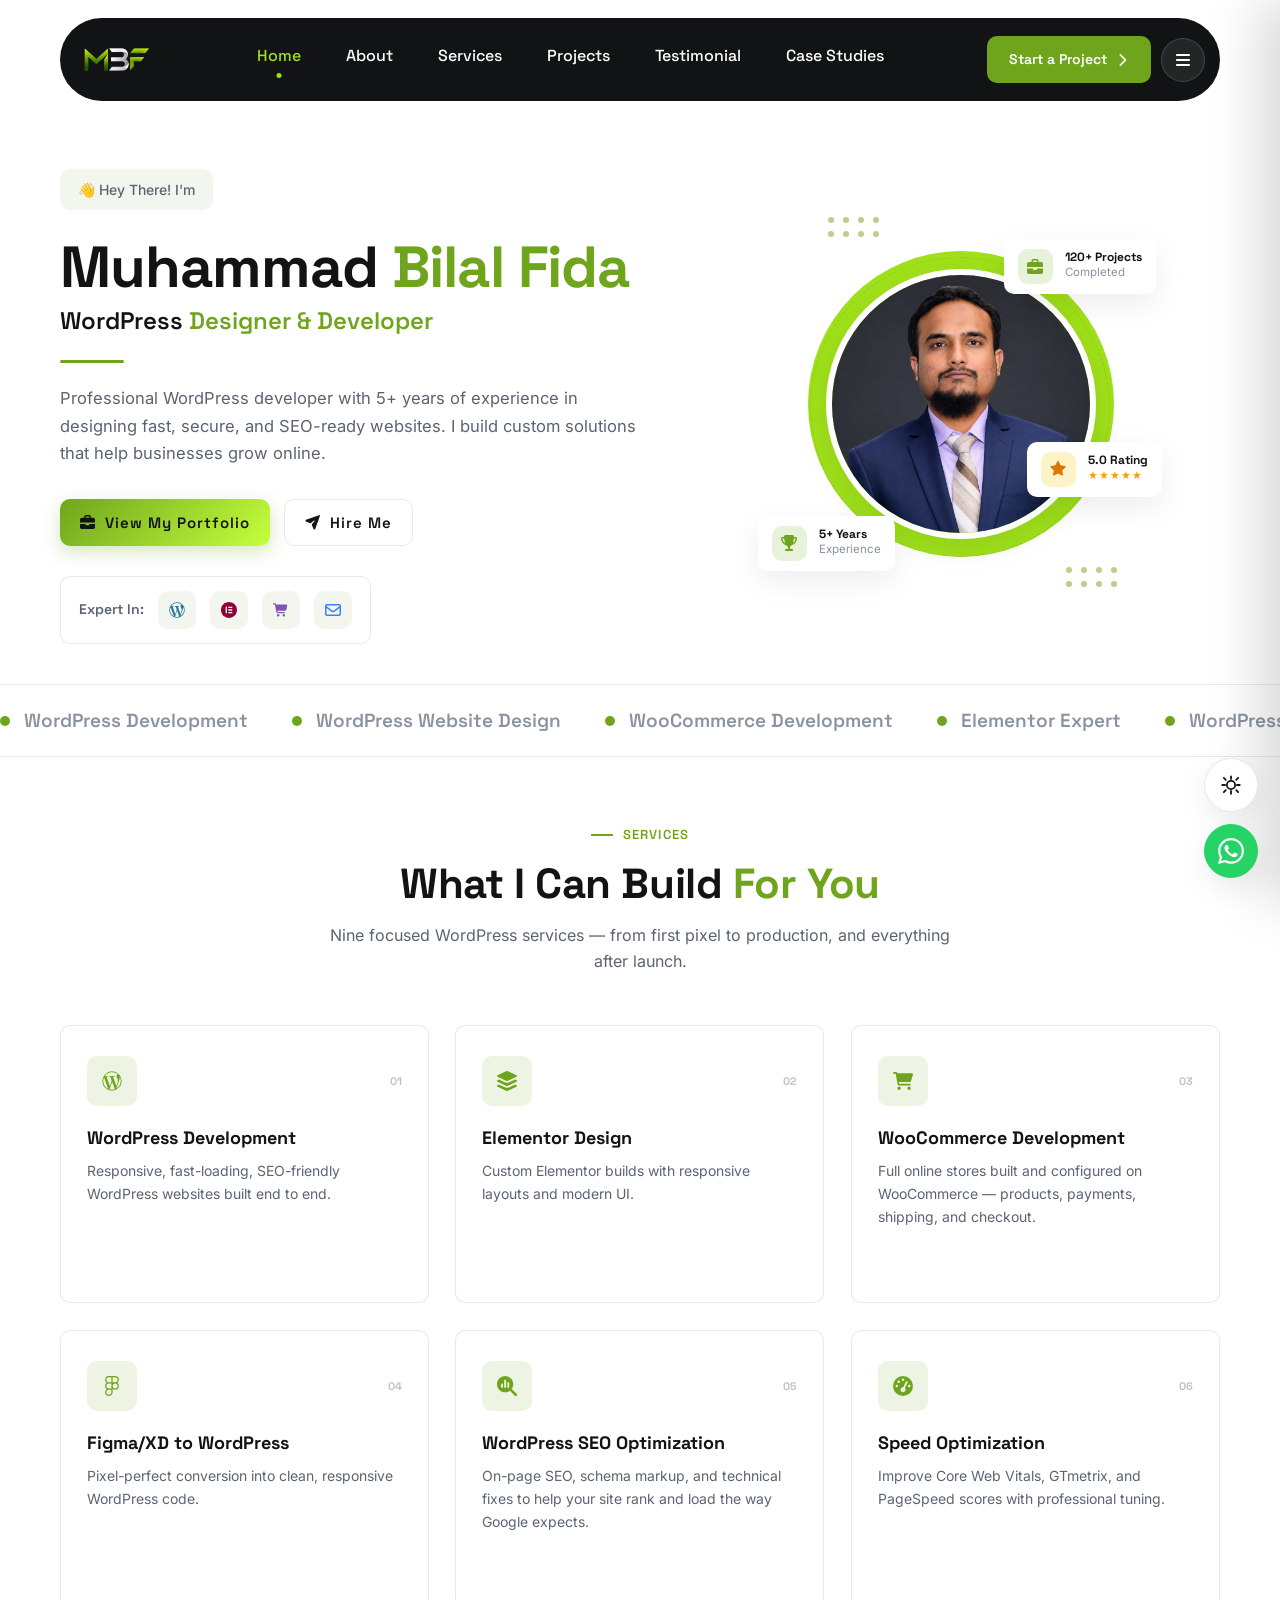
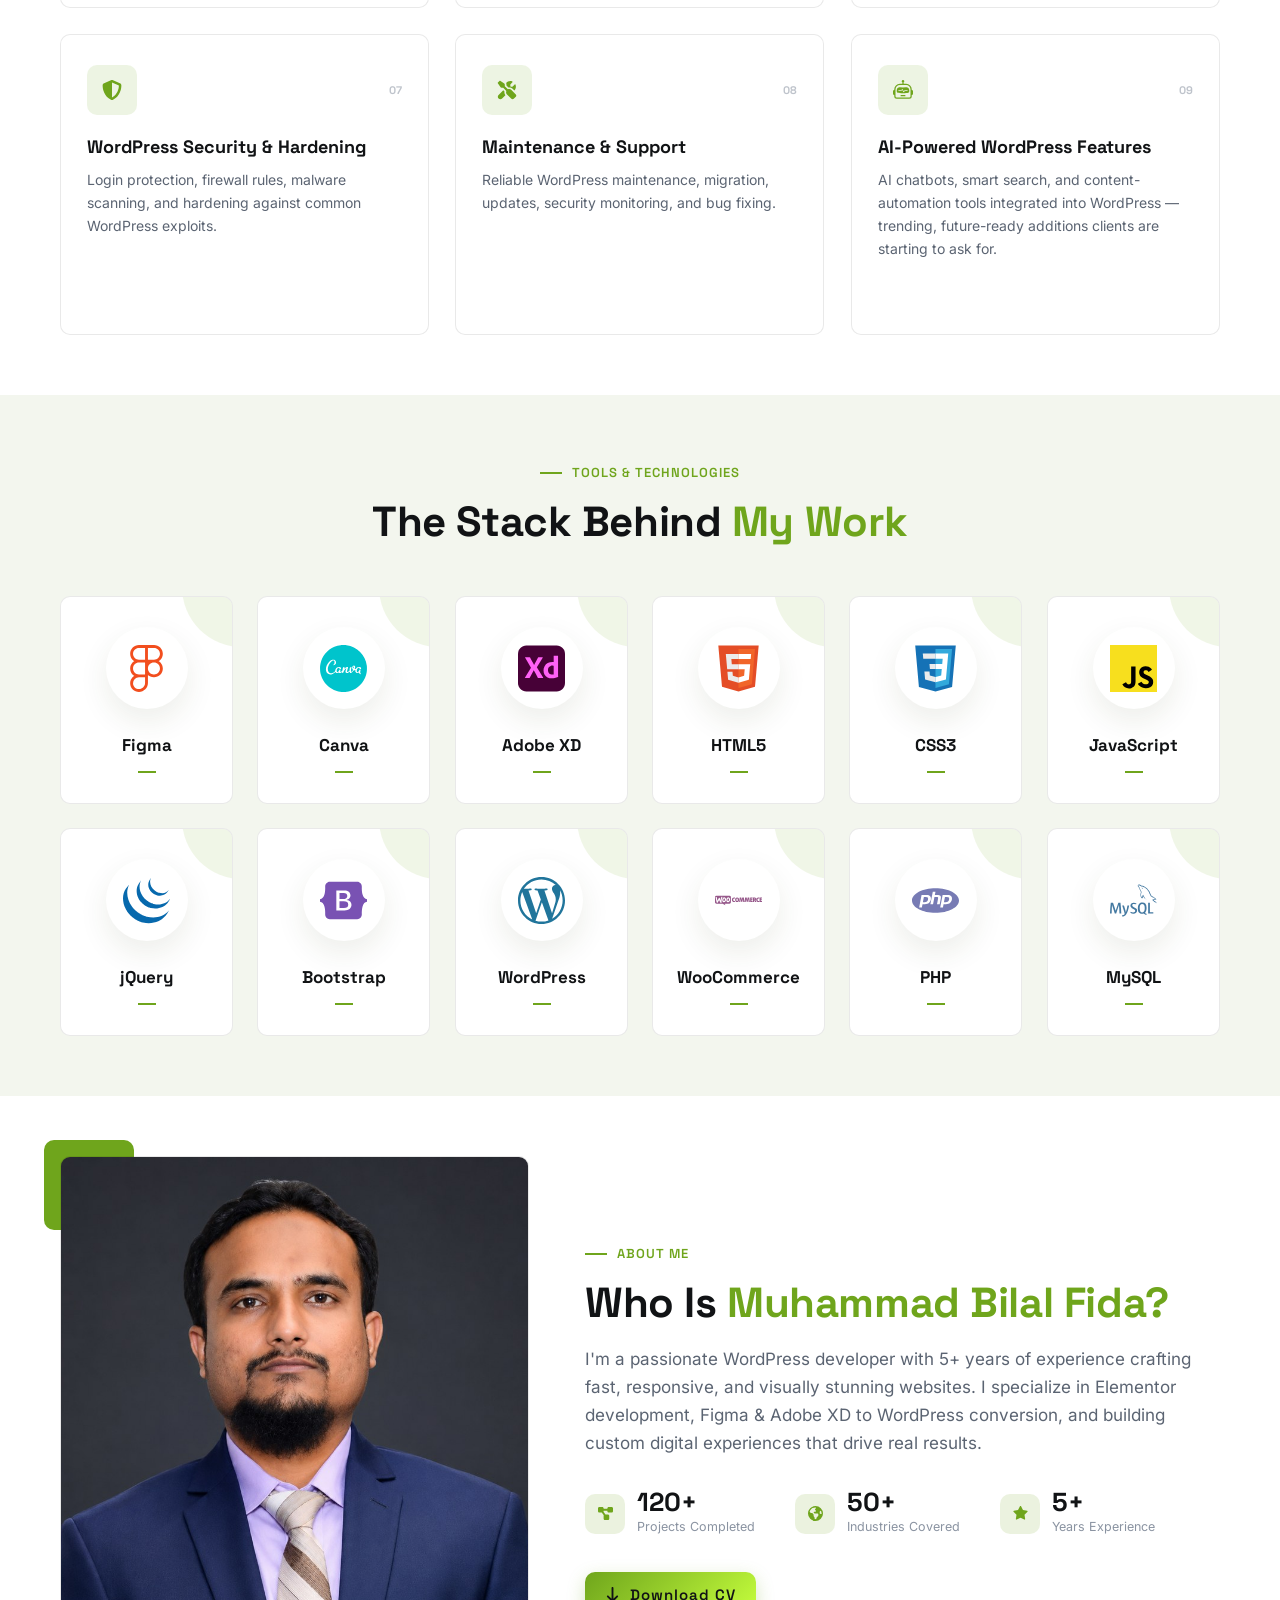
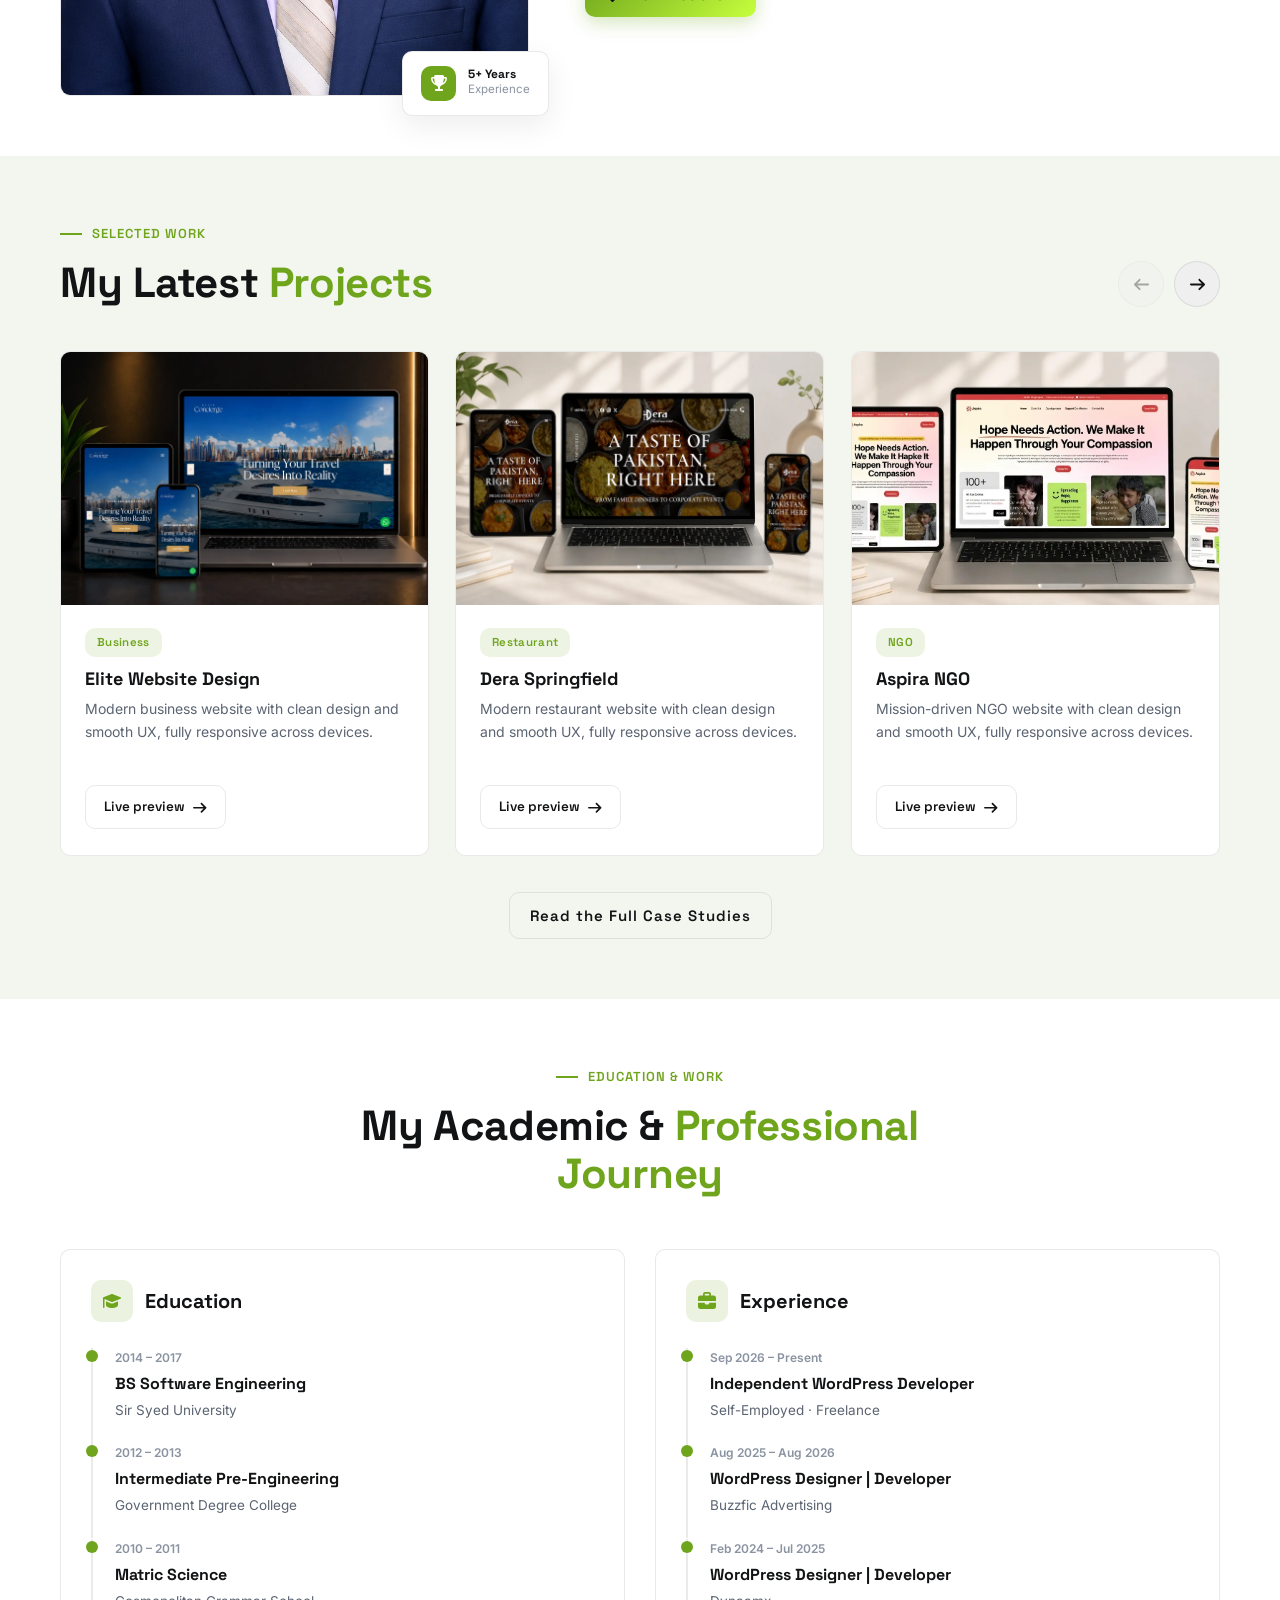
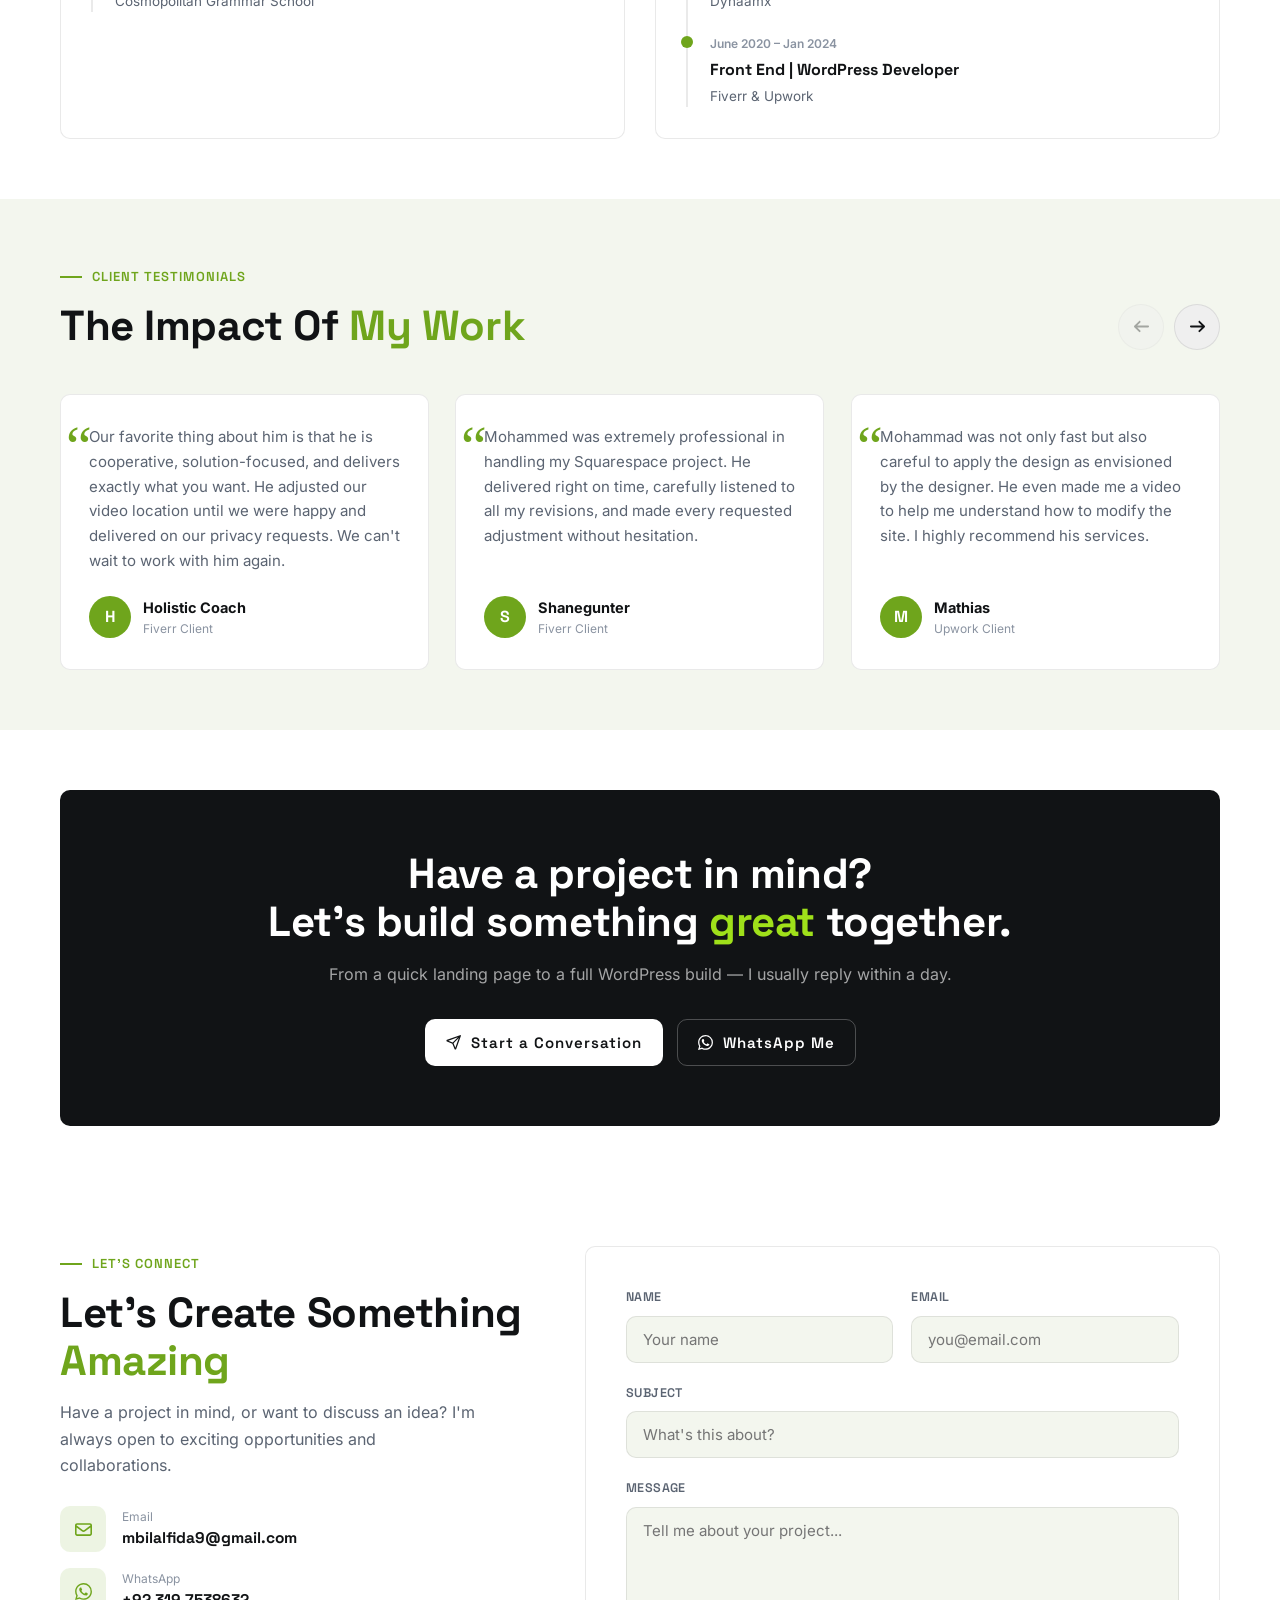
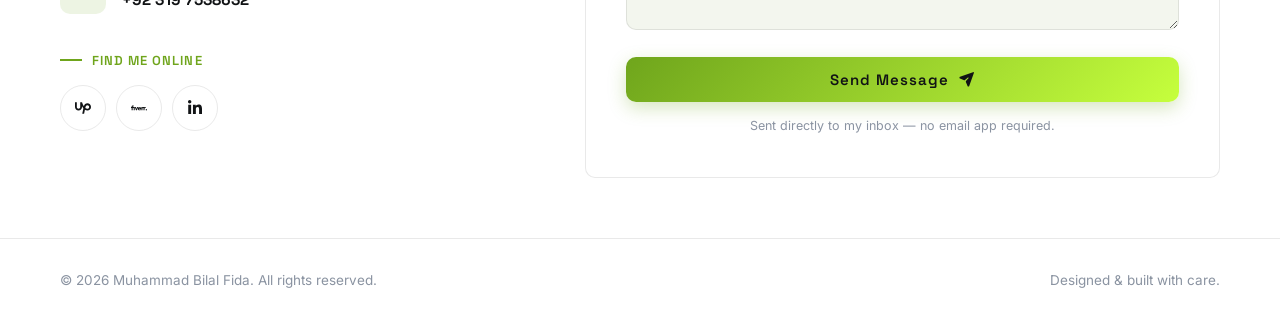
==== commit 61a051db: "Update index.html" ====
--- a/index.html
+++ b/index.html
@@ -8,20 +8,20 @@
 <meta name="keywords" content="WordPress developer, WordPress designer, Elementor expert, web developer, freelance WordPress developer"/>
 <meta name="author" content="Muhammad Bilal Fida"/>
 <meta name="robots" content="index, follow"/>
-<link rel="canonical" href="https://bilal-fida-portfolio.vercel.app/"/>
+<link rel="canonical" href="https://bilal-portfolio-website-ten.vercel.app/"/>
 
 <!-- Open Graph -->
 <meta property="og:type" content="website"/>
 <meta property="og:title" content="Muhammad Bilal Fida | WordPress Designer & Developer"/>
 <meta property="og:description" content="Professional WordPress developer with 5+ years of experience designing fast, secure, SEO-ready websites."/>
-<meta property="og:image" content="https://bilal-fida-portfolio.vercel.app/assets/img/profile-photo.jpg"/>
-<meta property="og:url" content="https://bilal-fida-portfolio.vercel.app/"/>
+<meta property="og:image" content="https://bilal-portfolio-website-ten.vercel.app/assets/img/profile-photo.jpg"/>
+<meta property="og:url" content="https://bilal-portfolio-website-ten.vercel.app/"/>
 
 <!-- Twitter Card -->
 <meta name="twitter:card" content="summary_large_image"/>
 <meta name="twitter:title" content="Muhammad Bilal Fida | WordPress Designer & Developer"/>
 <meta name="twitter:description" content="Professional WordPress developer with 5+ years of experience designing fast, secure, SEO-ready websites."/>
-<meta name="twitter:image" content="https://bilal-fida-portfolio.vercel.app/assets/img/profile-photo.jpg"/>
+<meta name="twitter:image" content="https://bilal-portfolio-website-ten.vercel.app/assets/img/profile-photo.jpg"/>
 
 <link rel="icon" href="assets/img/favicon-32.png" sizes="32x32" type="image/png"/>
 <link rel="icon" href="assets/img/favicon-16.png" sizes="16x16" type="image/png"/>
@@ -35,8 +35,8 @@
   "@type": "Person",
   "name": "Muhammad Bilal Fida",
   "jobTitle": "WordPress Designer & Developer",
-  "url": "https://bilal-fida-portfolio.vercel.app/",
-  "image": "https://bilal-fida-portfolio.vercel.app/assets/img/profile-photo.jpg",
+  "url": "https://bilal-portfolio-website-ten.vercel.app/",
+  "image": "https://bilal-portfolio-website-ten.vercel.app/assets/img/profile-photo.jpg",
   "email": "mailto:mbilalfida9@gmail.com",
   "sameAs": [
     "https://www.upwork.com/freelancers/~01de82070bdd4cb7b8",
@@ -80,7 +80,7 @@
         <a href="case-studies/index.html">Case Studies</a>
       </nav>
       <div class="header-actions">
-        <a href="#contact" class="header-cta"><span>Contact Us</span> <svg class="icon" viewBox="0 0 320 512" aria-hidden="true"><path d="M311.1 233.4c12.5 12.5 12.5 32.8 0 45.3l-192 192c-12.5 12.5-32.8 12.5-45.3 0s-12.5-32.8 0-45.3L243.2 256 73.9 86.6c-12.5-12.5-12.5-32.8 0-45.3s32.8-12.5 45.3 0l192 192z"/></svg></a>
+        <a href="#contact" class="header-cta"><span>Start a Project</span> <svg class="icon" viewBox="0 0 320 512" aria-hidden="true"><path d="M311.1 233.4c12.5 12.5 12.5 32.8 0 45.3l-192 192c-12.5 12.5-32.8 12.5-45.3 0s-12.5-32.8 0-45.3L243.2 256 73.9 86.6c-12.5-12.5-12.5-32.8 0-45.3s32.8-12.5 45.3 0l192 192z"/></svg></a>
         <button class="menu-toggle" id="drawerToggle" aria-label="Open menu" aria-expanded="false" aria-controls="sideDrawer">
           <svg class="icon" viewBox="0 0 448 512" aria-hidden="true"><path d="M0 96c0-17.7 14.3-32 32-32h384c17.7 0 32 14.3 32 32s-14.3 32-32 32H32c-17.7 0-32-14.3-32-32m0 160c0-17.7 14.3-32 32-32h384c17.7 0 32 14.3 32 32s-14.3 32-32 32H32c-17.7 0-32-14.3-32-32m448 160c0 17.7-14.3 32-32 32H32c-17.7 0-32-14.3-32-32s14.3-32 32-32h384c17.7 0 32 14.3 32 32"/></svg>
         </button>
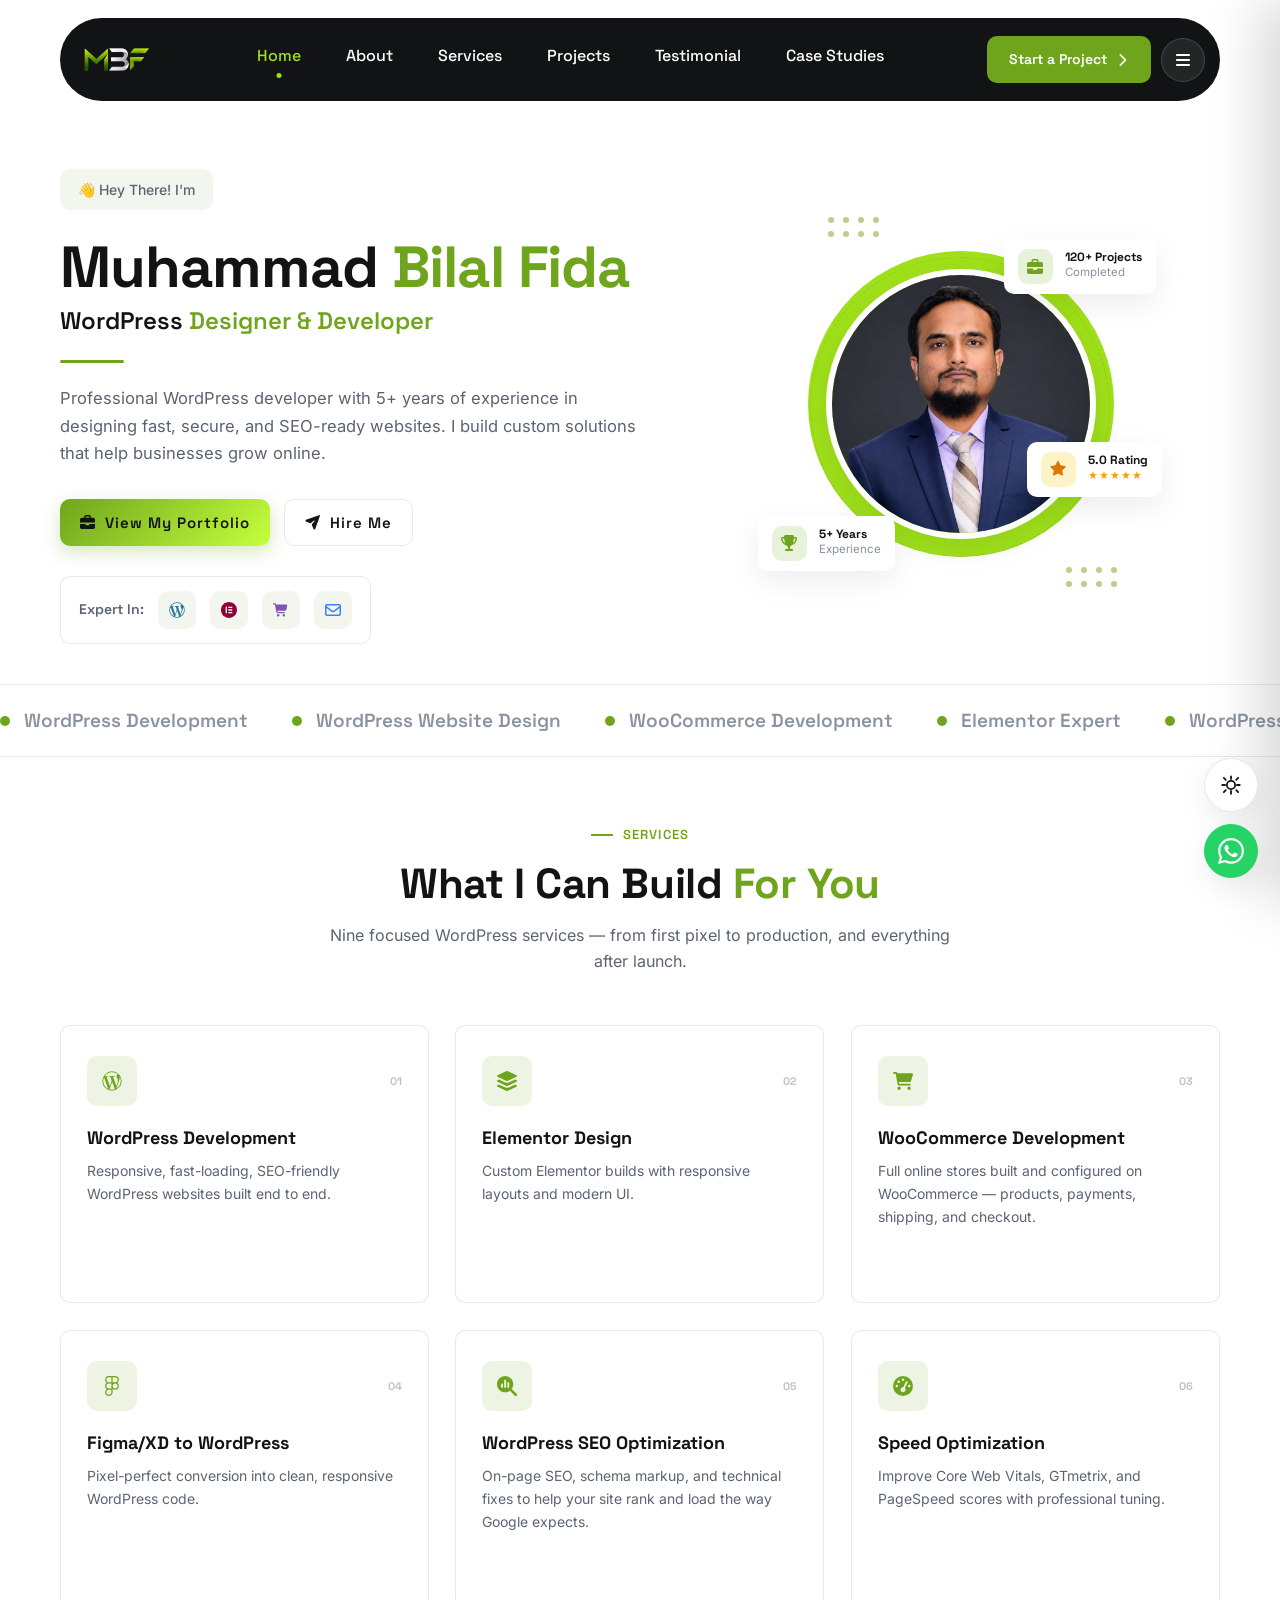
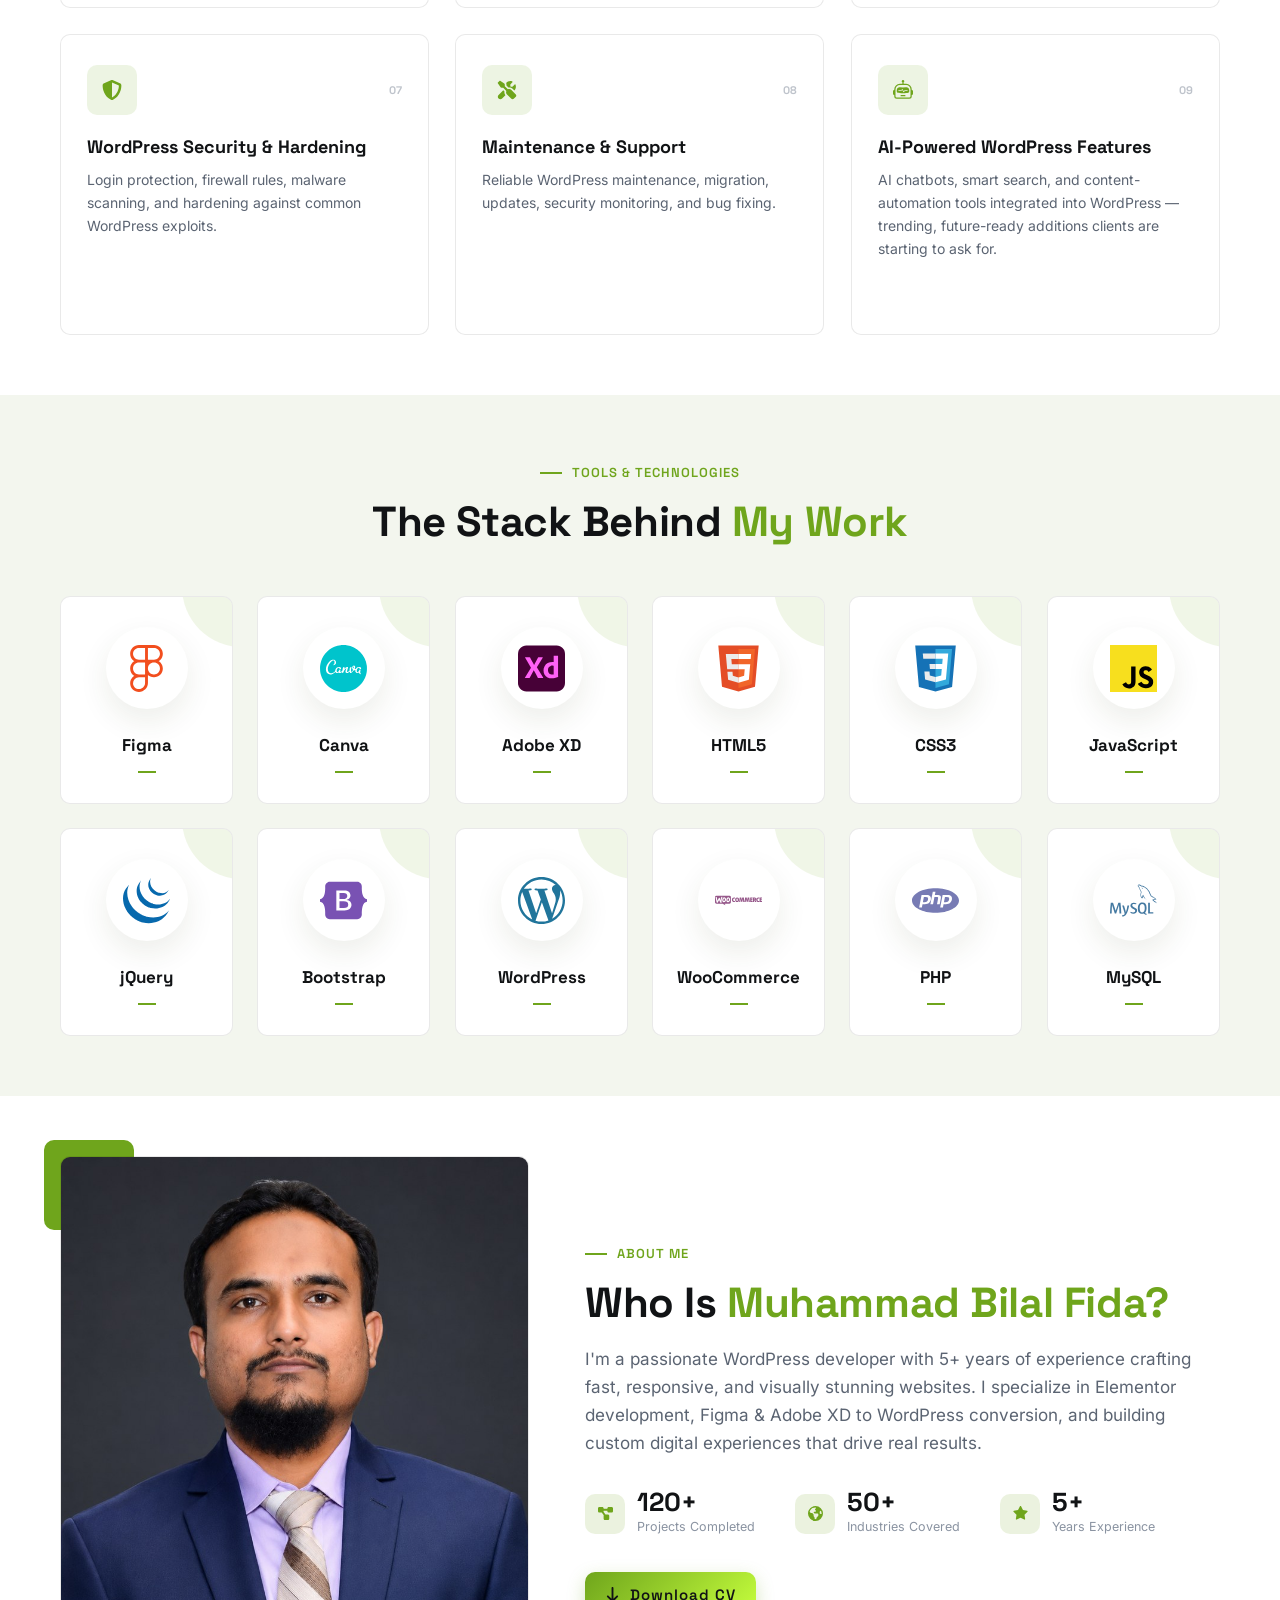
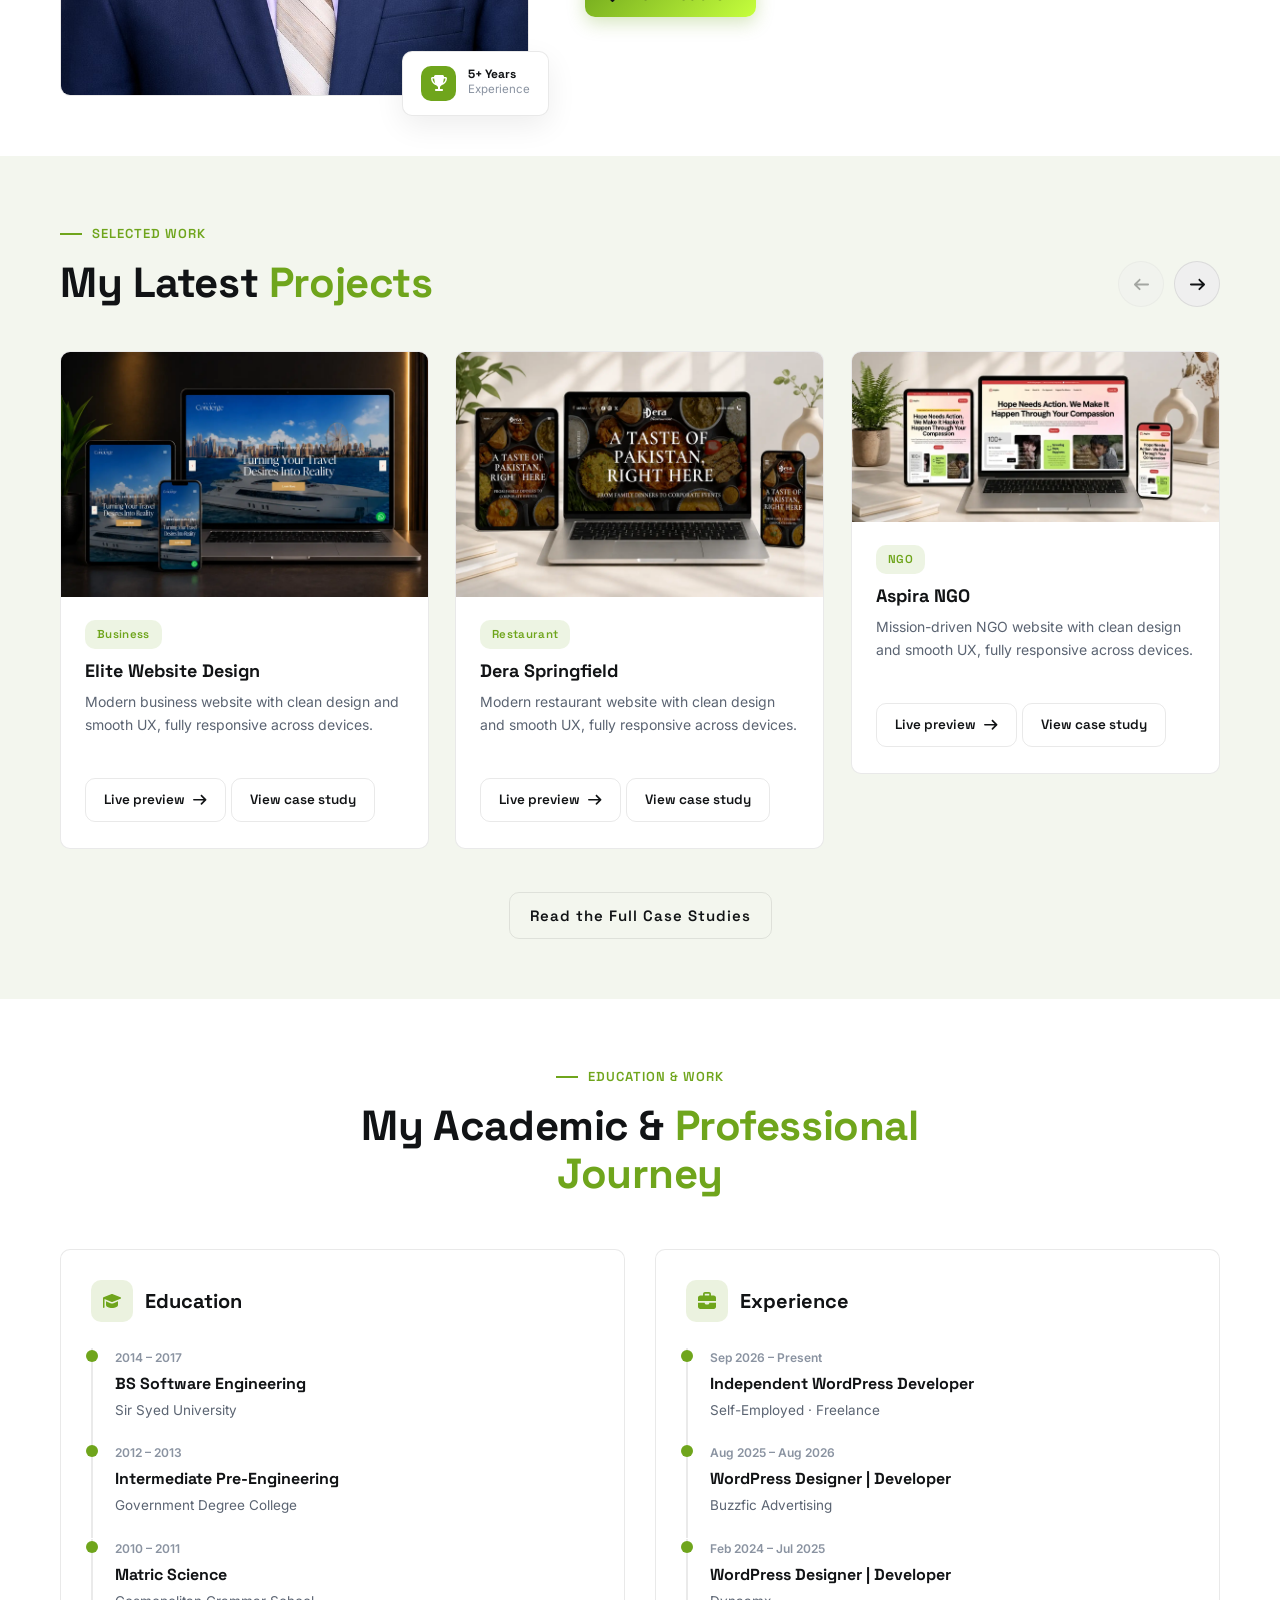
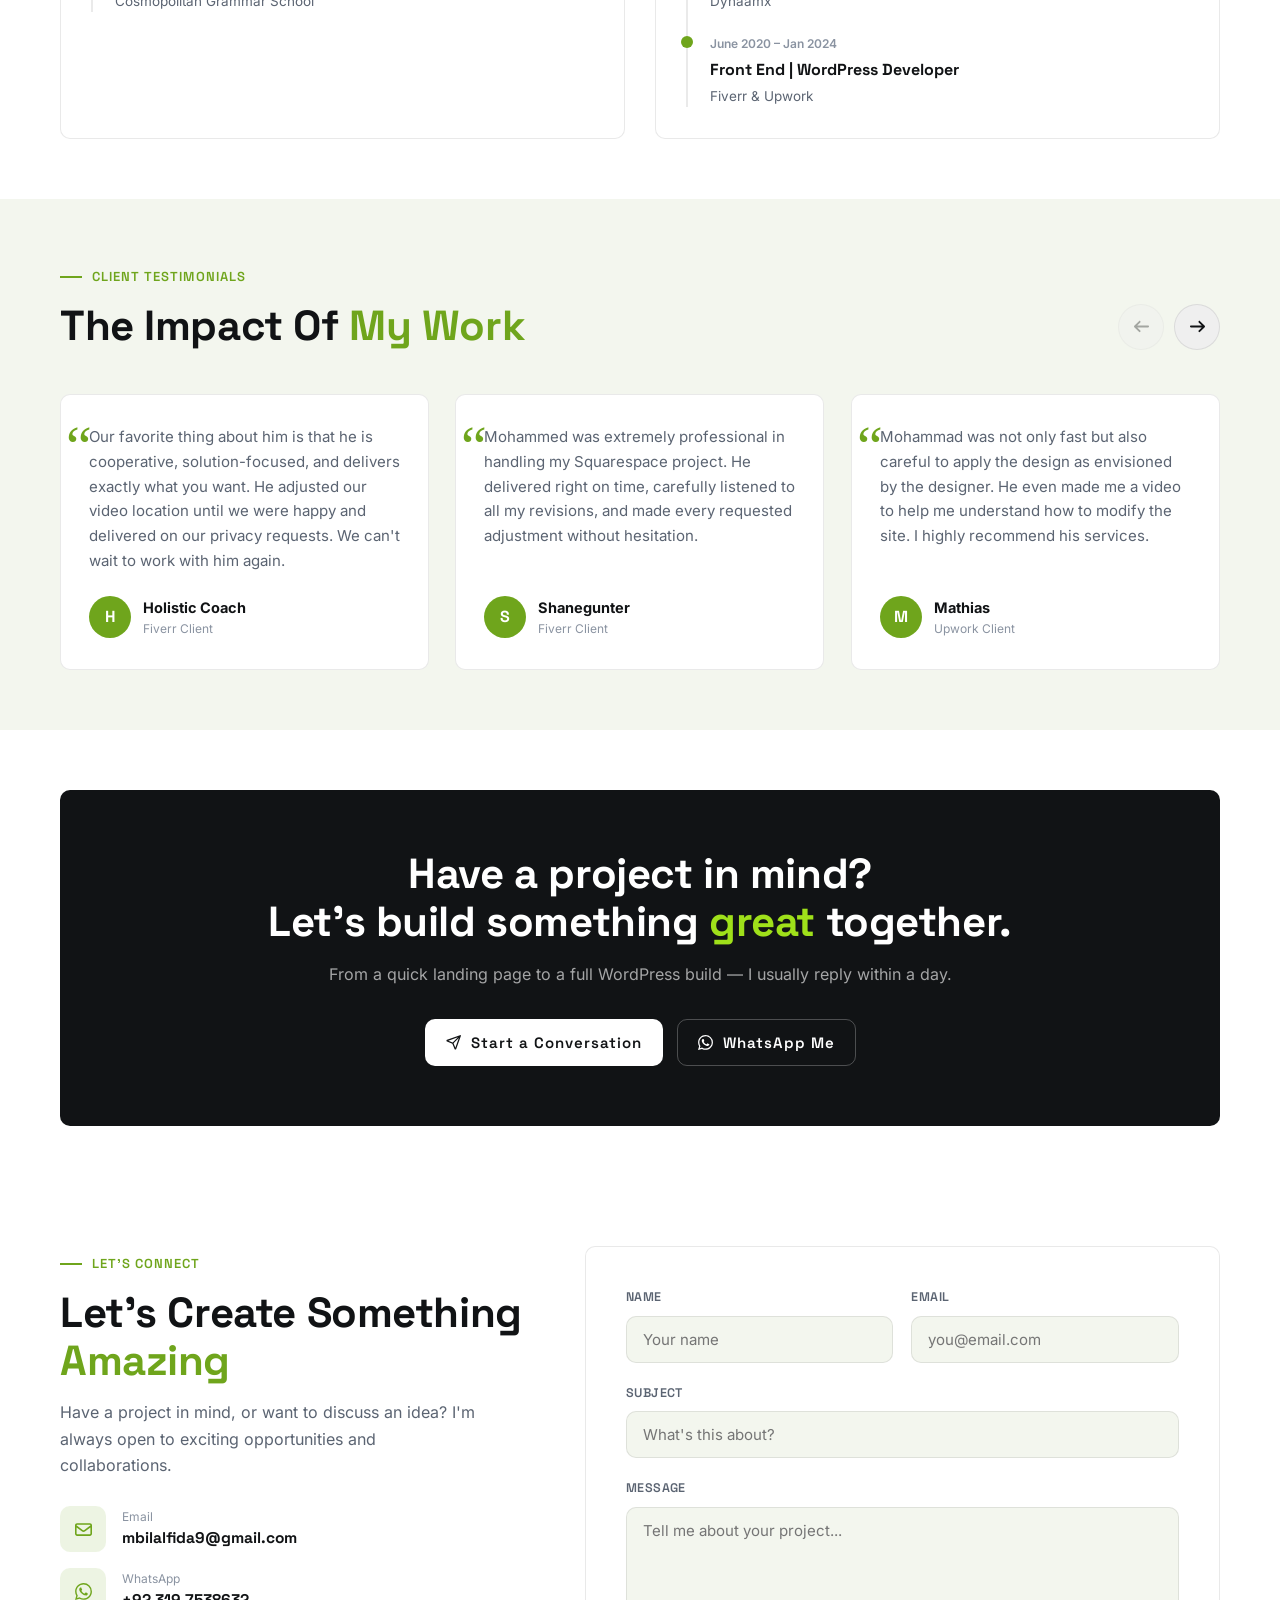
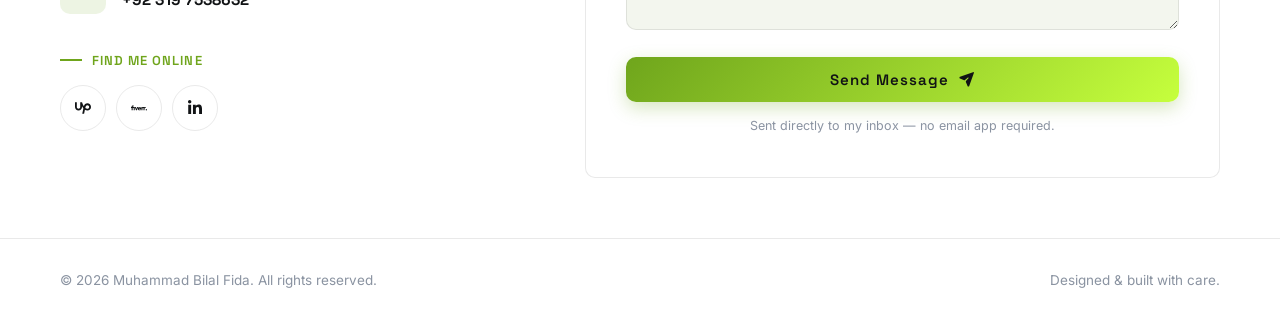
==== commit ef244a41: "Update index.html" ====
--- a/index.html
+++ b/index.html
@@ -345,41 +345,44 @@
       </div>
     </div>
 
-    <div class="carousel" id="projCarousel">
+   <div class="carousel" id="projCarousel">
       <div class="carousel-track">
 
         <div class="carousel-slide">
           <article class="project-card reveal">
-            <div class="project-media"><img src="assets/img/project-elite.webp" alt="Elite Website Design project" loading="lazy"/></div>
+            <a href="/case-studies/elite-website-design.html" class="project-media"><img src="assets/img/project-elite.webp" alt="Elite Website Design project" loading="lazy"/></a>
             <div class="project-body">
               <span class="project-category">Business</span>
-              <h3>Elite Website Design</h3>
+              <h3><a href="/case-studies/elite-website-design.html">Elite Website Design</a></h3>
               <p>Modern business website with clean design and smooth UX, fully responsive across devices.</p>
               <a href="https://www.eliteconc.com/" target="_blank" rel="noopener" class="project-link">Live preview <svg class="icon" viewBox="0 0 512 512" aria-hidden="true"><path d="M502.6 278.6c12.5-12.5 12.5-32.8 0-45.3l-160-160c-12.5-12.5-32.8-12.5-45.3 0s-12.5 32.8 0 45.3L402.7 224H32c-17.7 0-32 14.3-32 32s14.3 32 32 32h370.7L297.3 393.4c-12.5 12.5-12.5 32.8 0 45.3s32.8 12.5 45.3 0l160-160z"/></svg></a>
+              <a href="/case-studies/elite-website-design.html" class="project-link project-link-secondary">View case study</a>
             </div>
           </article>
         </div>
 
         <div class="carousel-slide">
           <article class="project-card reveal">
-            <div class="project-media"><img src="assets/img/project-dera.webp" alt="Dera Springfield restaurant website project" loading="lazy"/></div>
+            <a href="/case-studies/dera-springfield.html" class="project-media"><img src="assets/img/project-dera.webp" alt="Dera Springfield restaurant website project" loading="lazy"/></a>
             <div class="project-body">
               <span class="project-category">Restaurant</span>
-              <h3>Dera Springfield</h3>
+              <h3><a href="/case-studies/dera-springfield.html">Dera Springfield</a></h3>
               <p>Modern restaurant website with clean design and smooth UX, fully responsive across devices.</p>
               <a href="https://deraspringfield.com/" target="_blank" rel="noopener" class="project-link">Live preview <svg class="icon" viewBox="0 0 512 512" aria-hidden="true"><path d="M502.6 278.6c12.5-12.5 12.5-32.8 0-45.3l-160-160c-12.5-12.5-32.8-12.5-45.3 0s-12.5 32.8 0 45.3L402.7 224H32c-17.7 0-32 14.3-32 32s14.3 32 32 32h370.7L297.3 393.4c-12.5 12.5-12.5 32.8 0 45.3s32.8 12.5 45.3 0l160-160z"/></svg></a>
+              <a href="/case-studies/dera-springfield.html" class="project-link project-link-secondary">View case study</a>
             </div>
           </article>
         </div>
 
         <div class="carousel-slide">
           <article class="project-card reveal">
-            <div class="project-media"><img src="assets/img/project-aspira.webp" alt="Aspira NGO website project" loading="lazy"/></div>
+            <a href="/case-studies/aspira-ngo.html" class="project-media"><img src="assets/img/project-aspira.webp" alt="Aspira NGO website project" loading="lazy"/></a>
             <div class="project-body">
               <span class="project-category">NGO</span>
-              <h3>Aspira NGO</h3>
+              <h3><a href="/case-studies/aspira-ngo.html">Aspira NGO</a></h3>
               <p>Mission-driven NGO website with clean design and smooth UX, fully responsive across devices.</p>
               <a href="https://www.aspira.fund/" target="_blank" rel="noopener" class="project-link">Live preview <svg class="icon" viewBox="0 0 512 512" aria-hidden="true"><path d="M502.6 278.6c12.5-12.5 12.5-32.8 0-45.3l-160-160c-12.5-12.5-32.8-12.5-45.3 0s-12.5 32.8 0 45.3L402.7 224H32c-17.7 0-32 14.3-32 32s14.3 32 32 32h370.7L297.3 393.4c-12.5 12.5-12.5 32.8 0 45.3s32.8 12.5 45.3 0l160-160z"/></svg></a>
+              <a href="/case-studies/aspira-ngo.html" class="project-link project-link-secondary">View case study</a>
             </div>
           </article>
         </div>
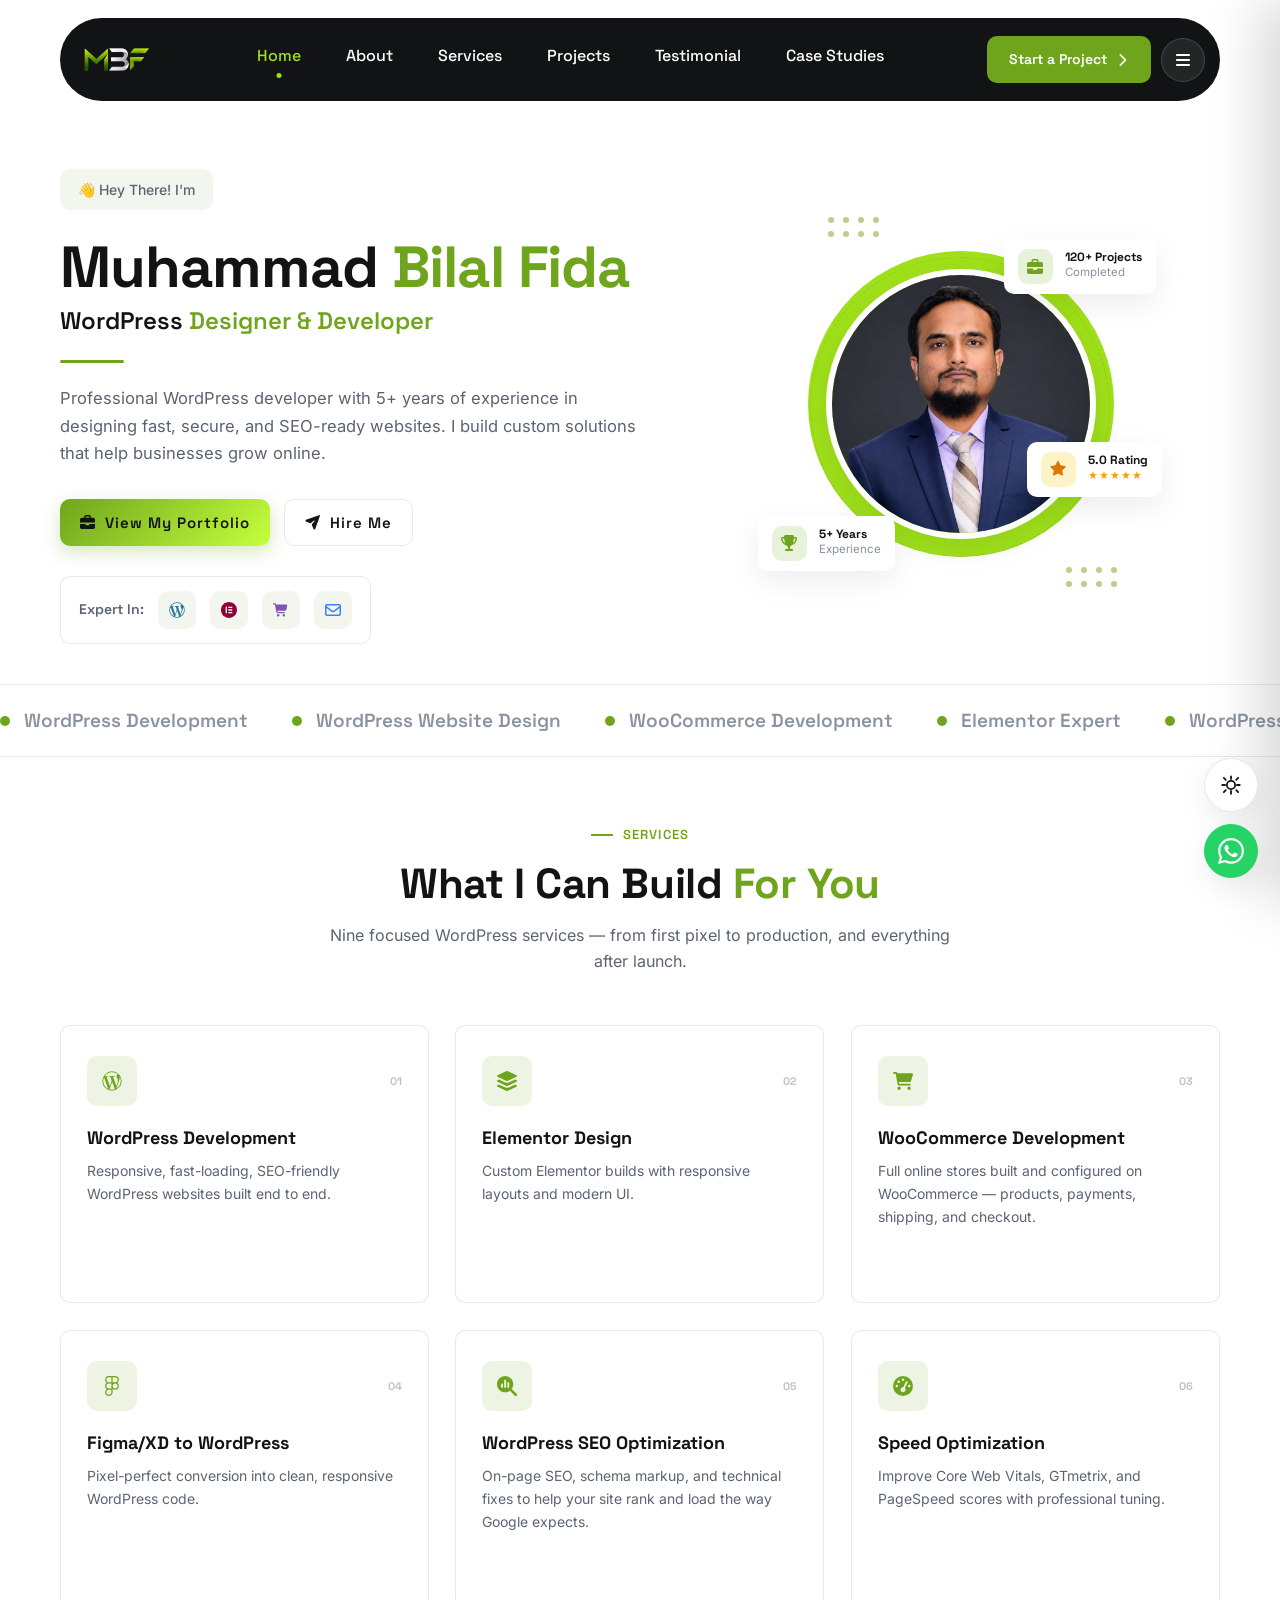
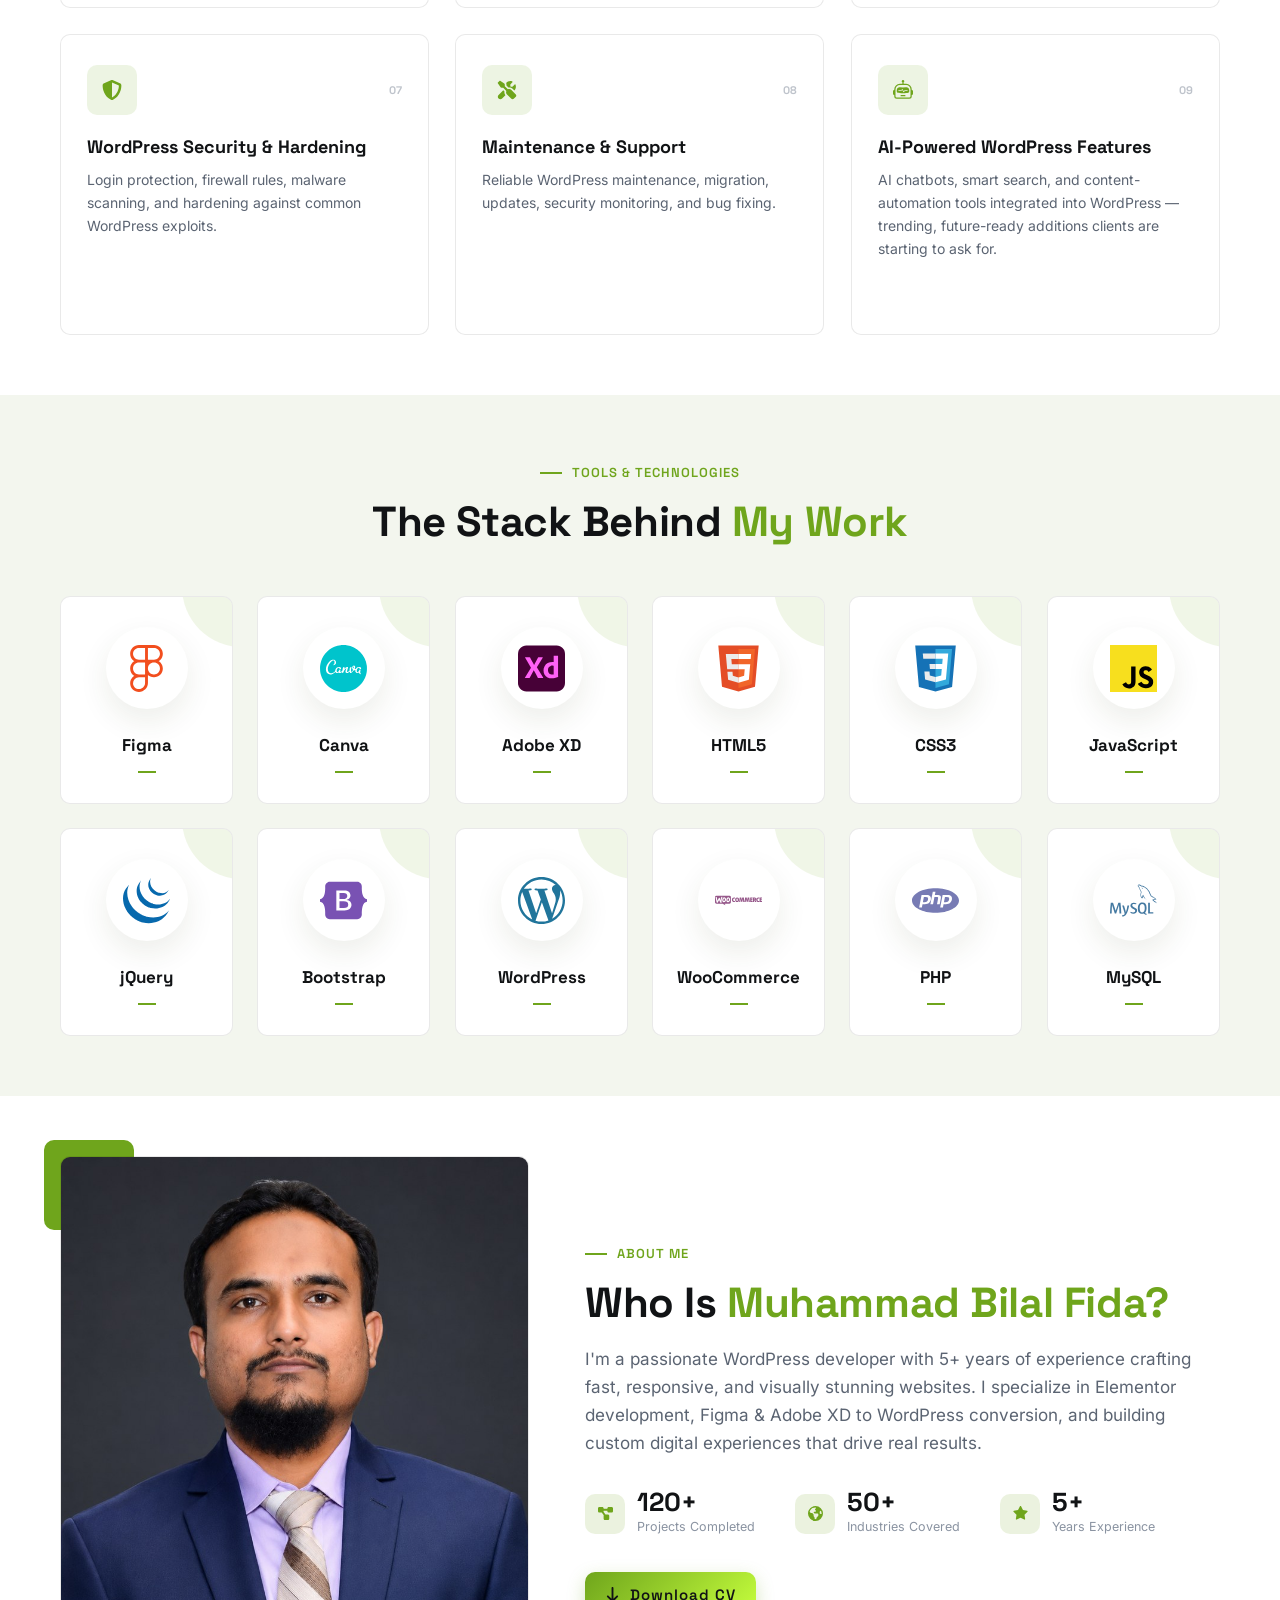
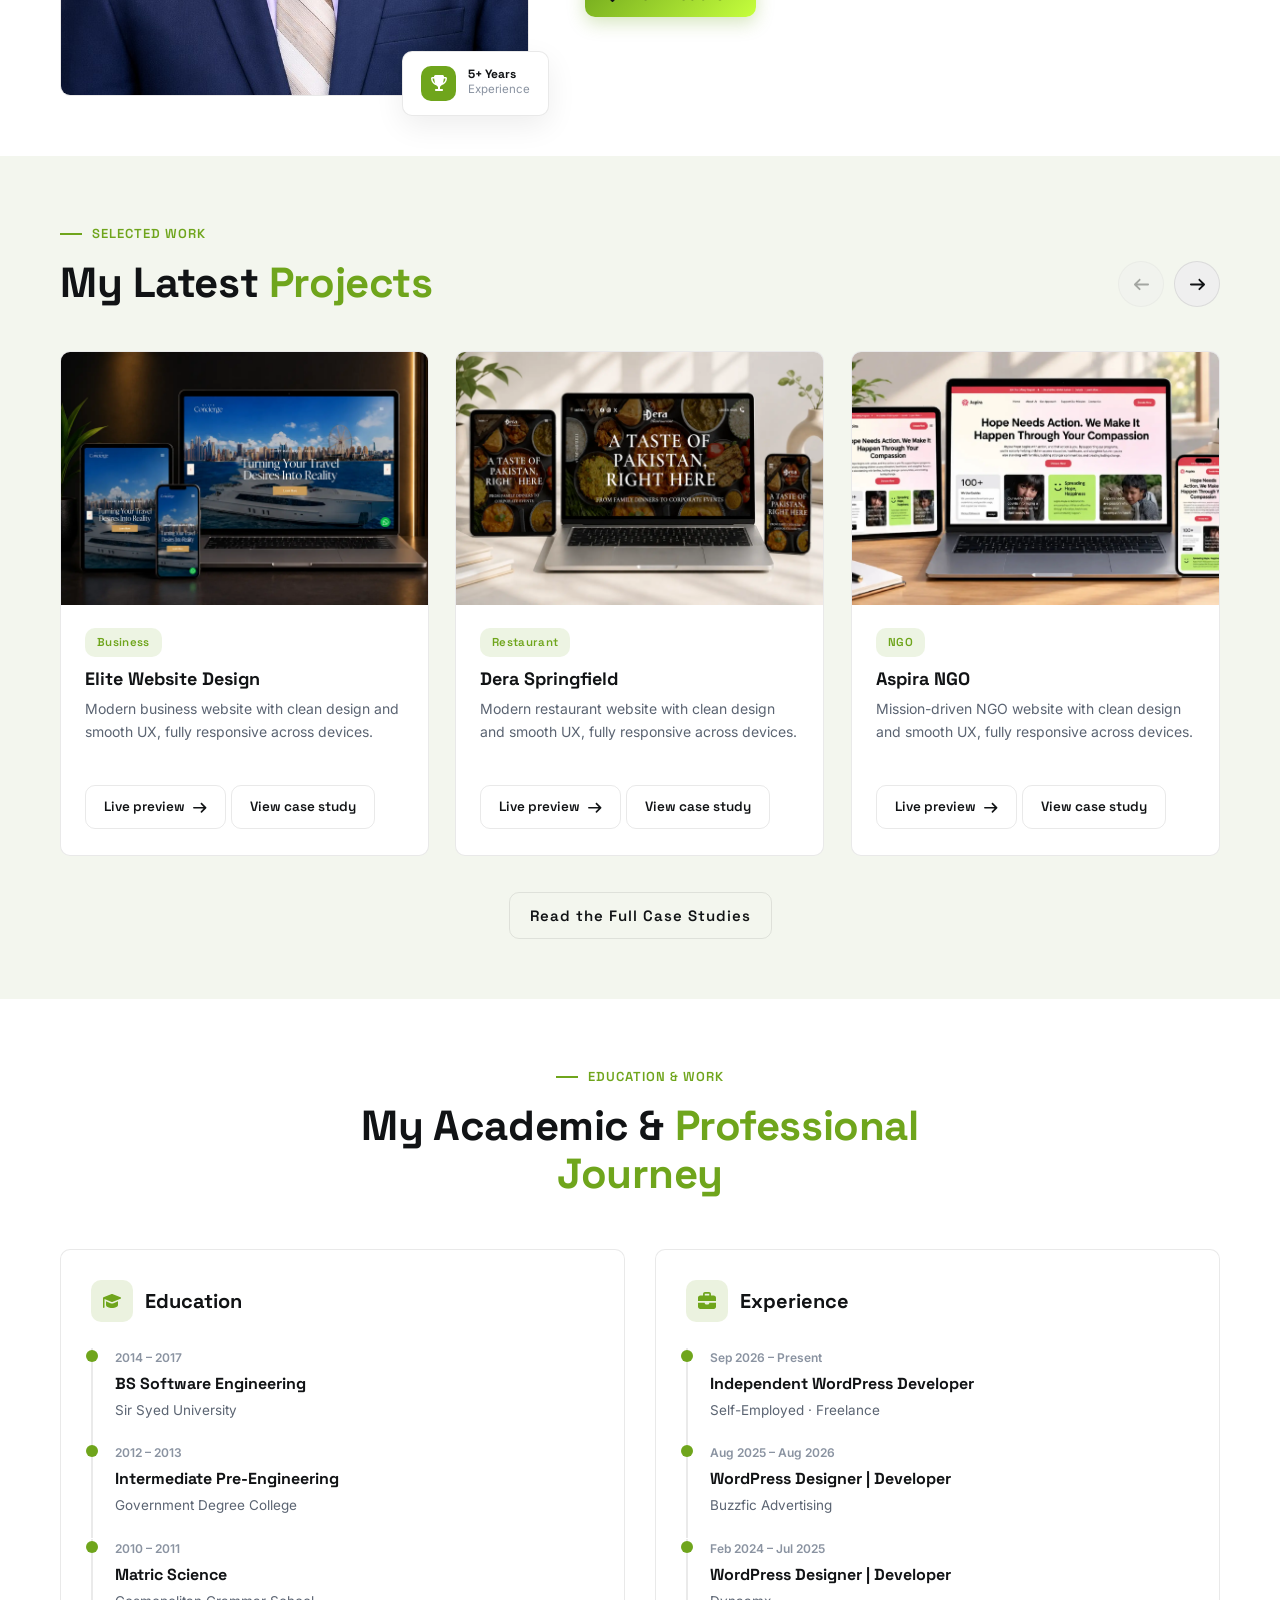
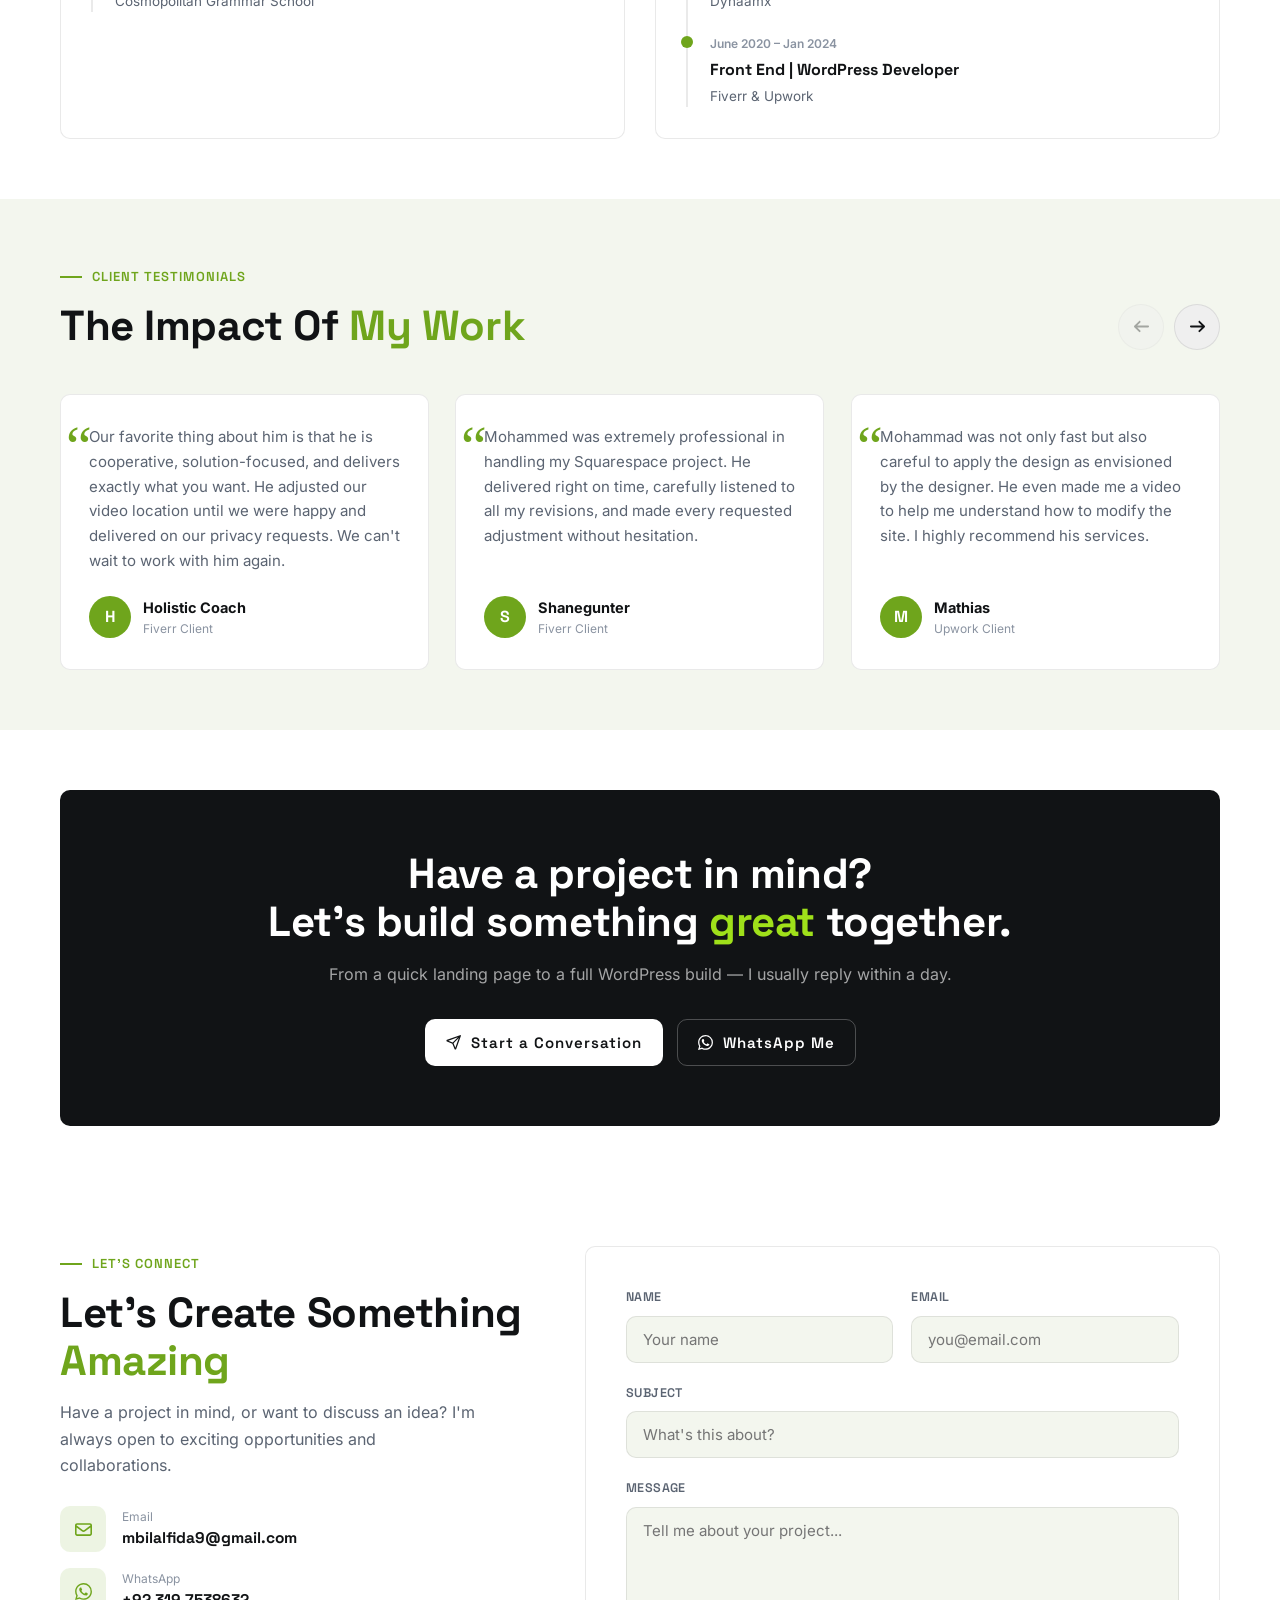
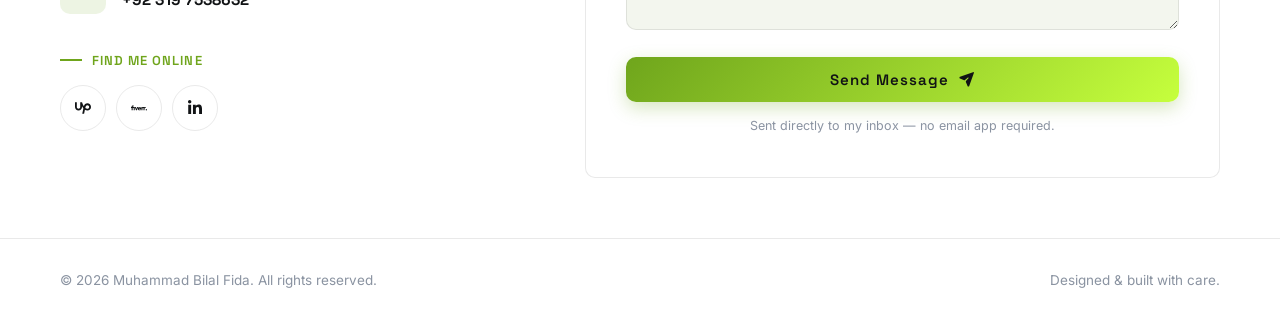
==== commit 578ec0ac: "Update index.html" ====
--- a/index.html
+++ b/index.html
@@ -545,7 +545,7 @@
     </div>
 
     <form class="contact-form reveal" id="contactForm">
-      <input type="hidden" name="access_key" value="YOUR_WEB3FORMS_ACCESS_KEY"/>
+      <input type="hidden" name="access_key" value="e7a2415a-2fc7-4034-aa31-a1223c2697bc"/>
       <input type="checkbox" name="botcheck" style="display:none;" tabindex="-1" autocomplete="off"/>
       <div class="form-row">
         <div class="form-field"><label for="cf-name">Name</label><input id="cf-name" name="name" type="text" placeholder="Your name" required/></div>
--- a/assets/css/main.css
+++ b/assets/css/main.css
@@ -554,7 +554,7 @@
 
 .project-card { border: 1px solid var(--c-border); border-radius: var(--radius); overflow: hidden; background: var(--c-card); transition: transform .4s cubic-bezier(.2,.8,.2,1), box-shadow .4s ease, border-color .4s ease; }
 .project-card:hover { transform: translateY(-8px); box-shadow: var(--shadow-hover); border-color: color-mix(in srgb, var(--c-accent) 35%, var(--c-border)); }
-.project-media { position: relative; overflow: hidden; aspect-ratio: 16/11; }
+.project-media { position: relative; overflow: hidden; aspect-ratio: 16/11; display:block; }
 .project-media img { width: 100%; height: 100%; object-fit: cover; transition: transform .6s cubic-bezier(.2,.8,.2,1); }
 .project-card:hover .project-media img { transform: scale(1.07); }
 .project-body { padding: 22px 24px 26px; }
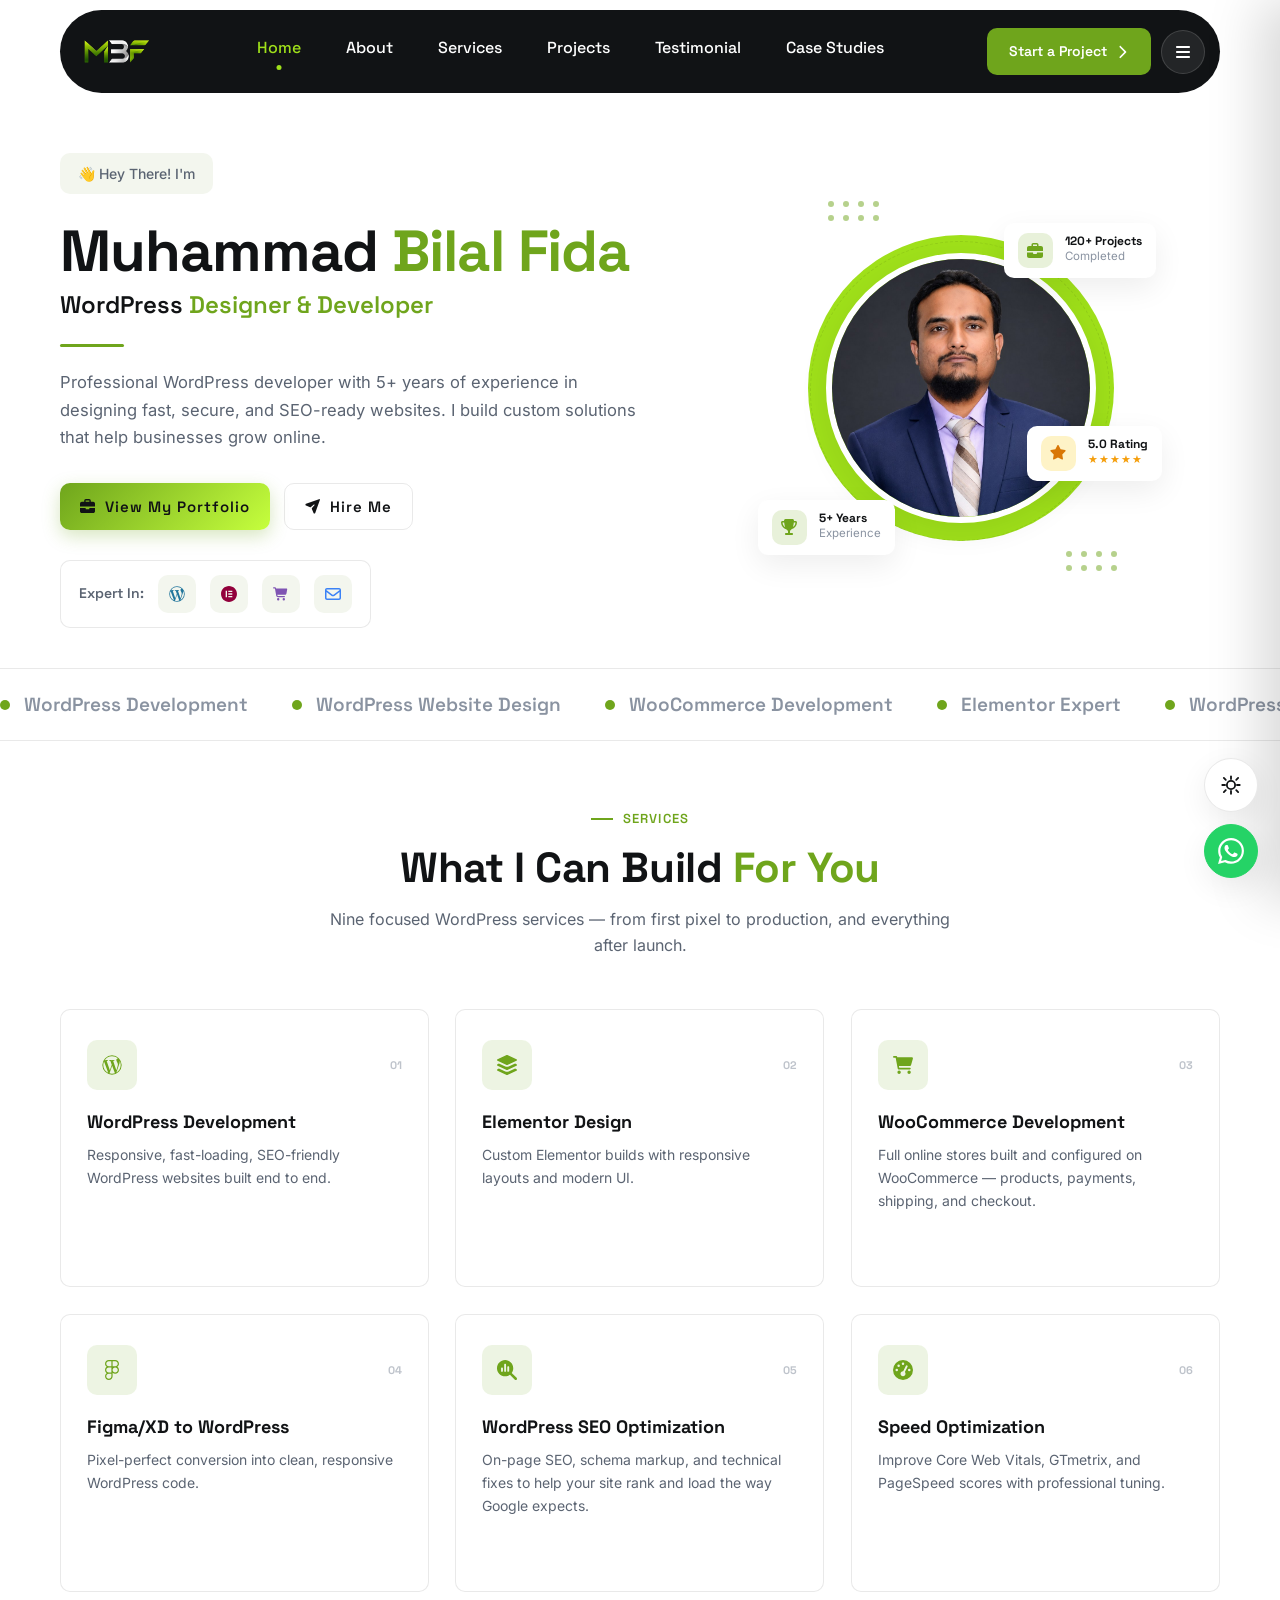
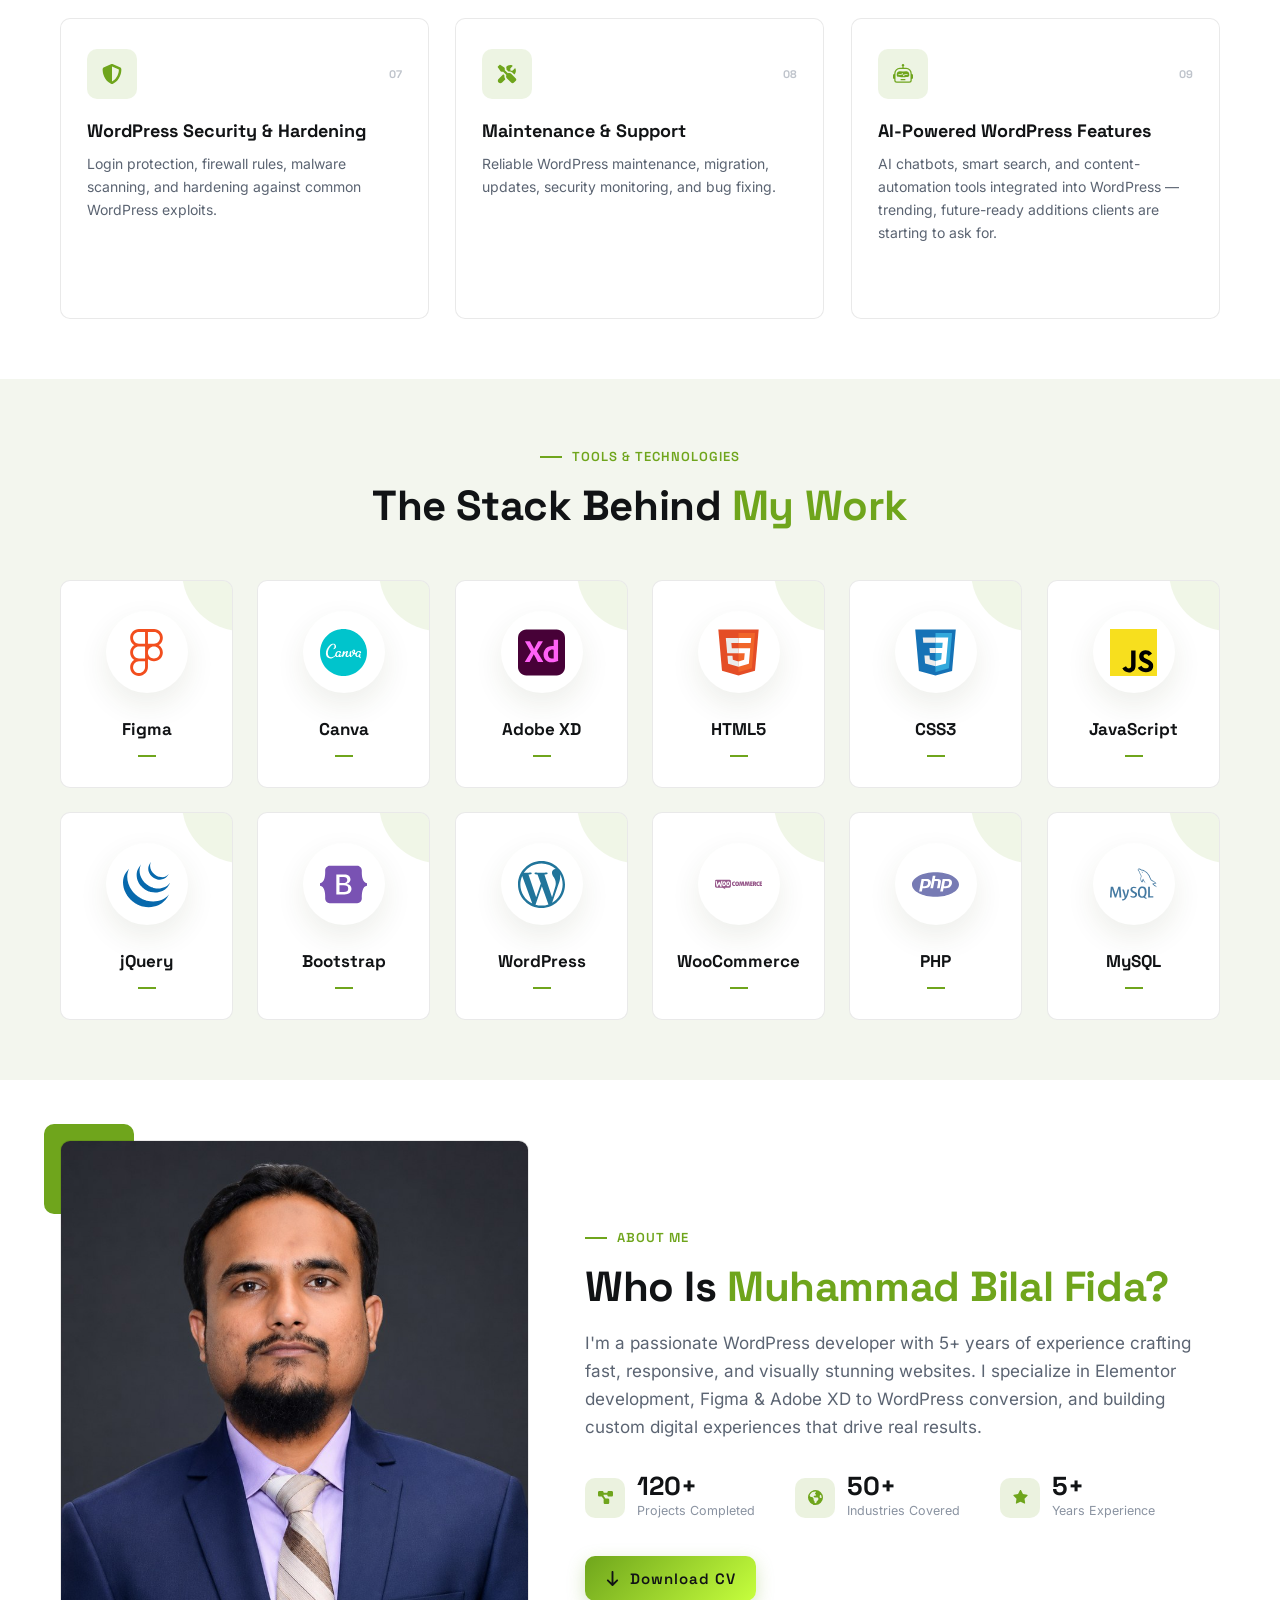
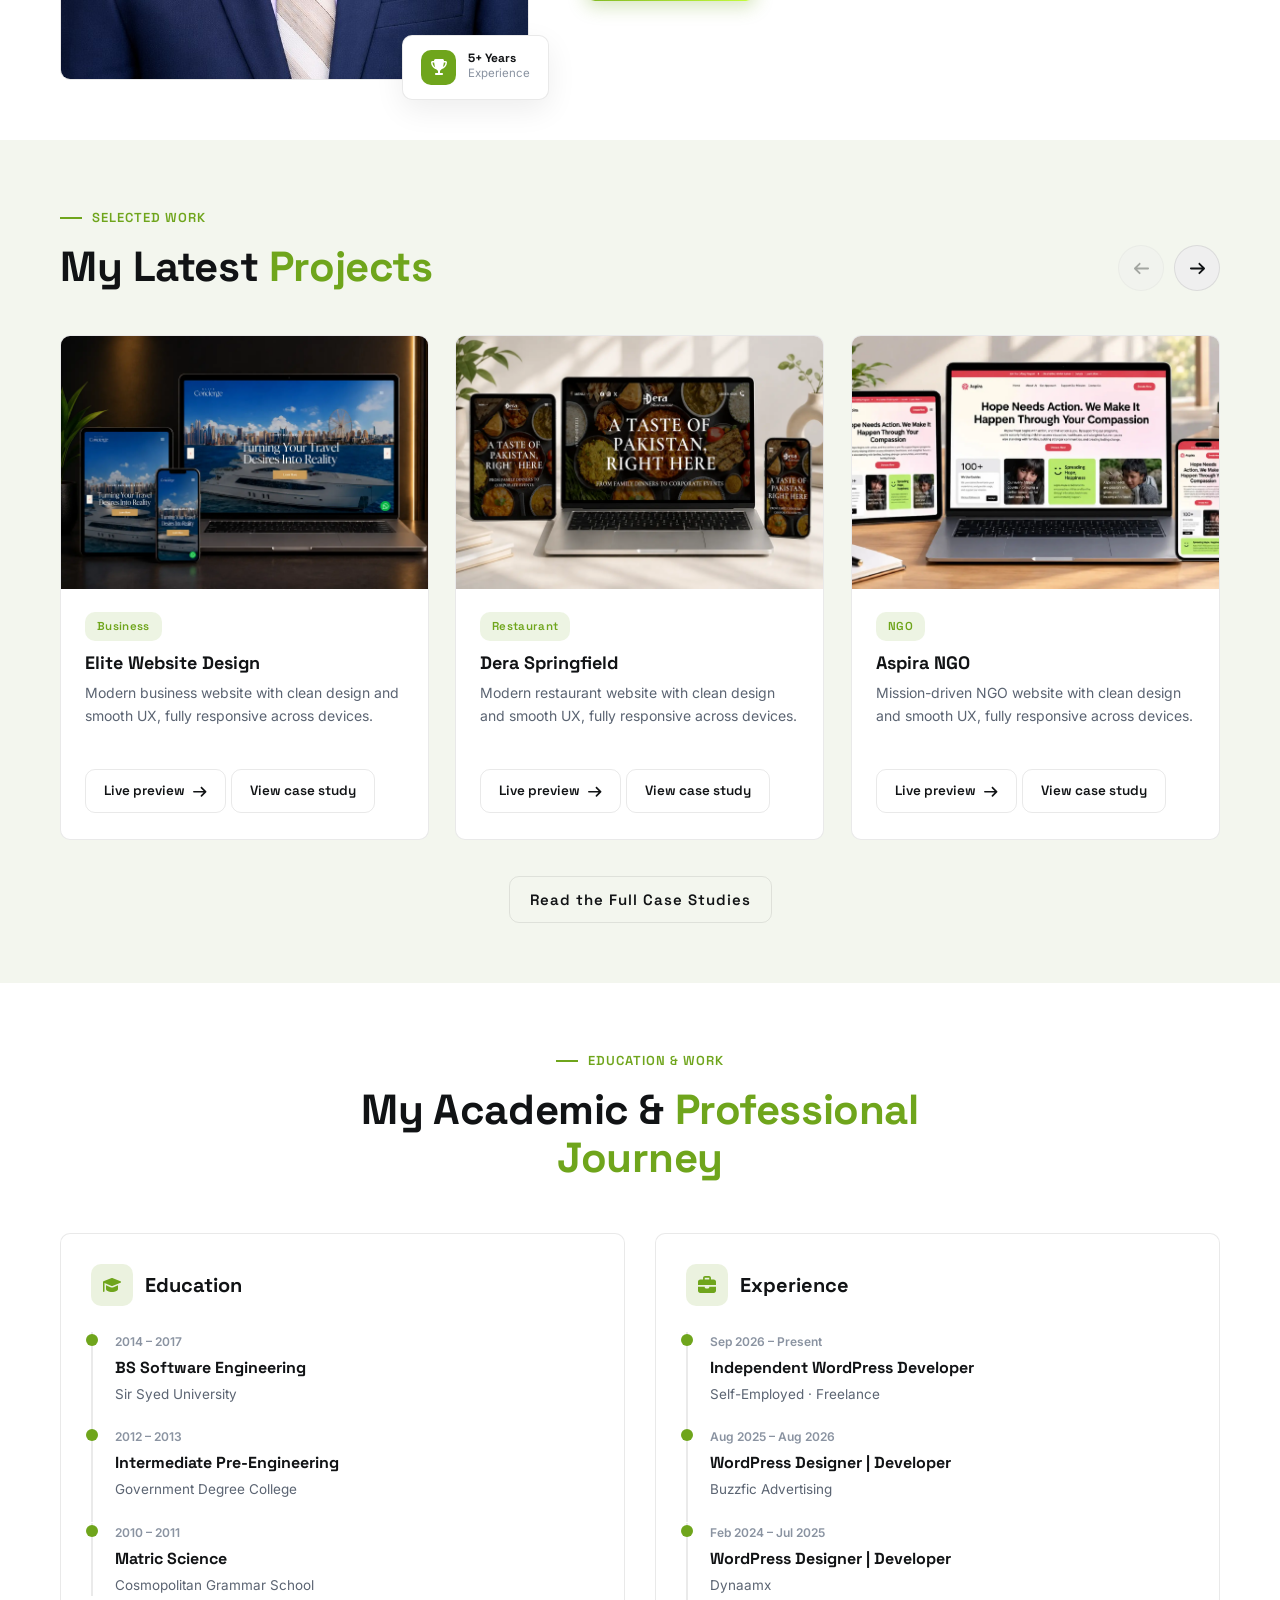
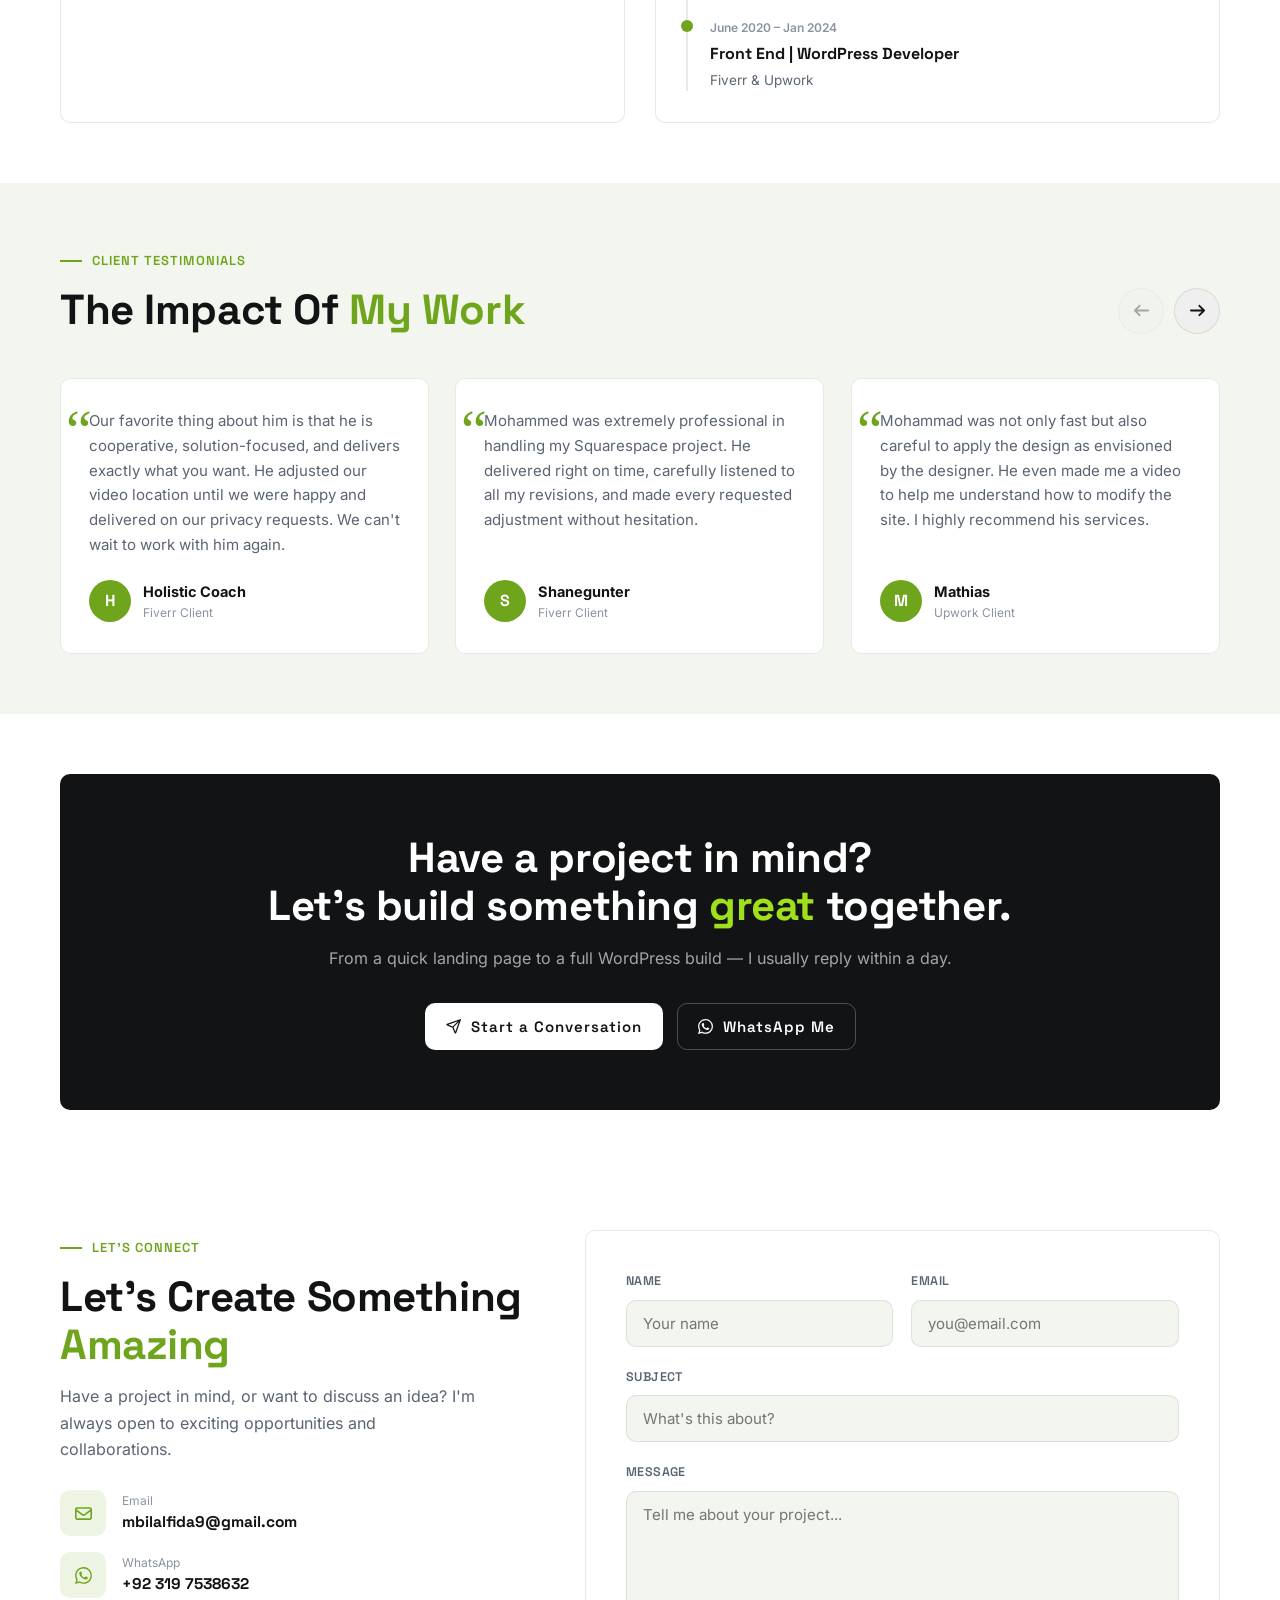
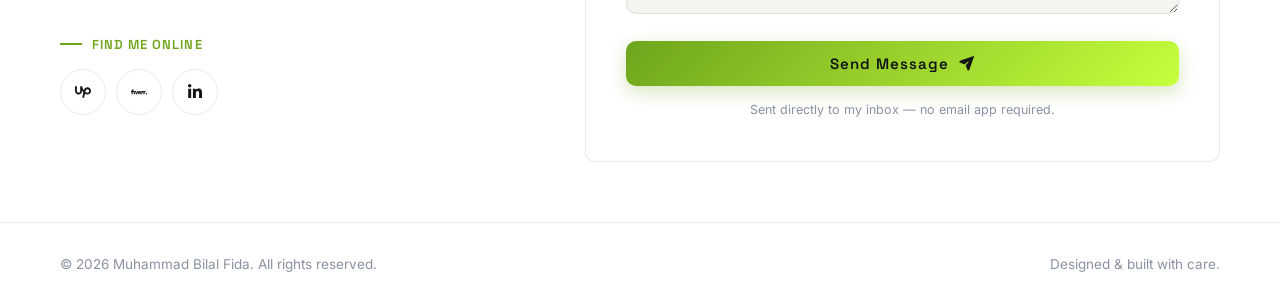
==== commit 6edb9f99: "Update index.html" ====
--- a/index.html
+++ b/index.html
@@ -58,6 +58,7 @@
 
 <link href="assets/css/main.css" rel="stylesheet"/>
 <noscript><style>.reveal{opacity:1!important;transform:none!important;}</style></noscript>
+  <meta name="google-site-verification" content="NsdYqFWHYHI_jE2YoMnAeBqdL0VbmRWEv00N8djIyf0" />
 </head>
 <body>
 
--- a/assets/css/main.css
+++ b/assets/css/main.css
@@ -186,7 +186,7 @@
 --------------------------------------------------------- */
 .site-header {
   position: sticky; top: 0; z-index: 500;
-  padding: 18px 0;
+  padding: 10px 0;
   transition: padding .3s ease;
 }
 .header-bar {
@@ -197,7 +197,6 @@
   padding: 15px;
   transition: box-shadow .3s ease, padding .3s ease;
 }
-.site-header.is-scrolled { padding: 10px 0; }
 .site-header.is-scrolled .header-bar { box-shadow: 0 14px 34px rgba(0,0,0,.22); }
 
 .brand-logo { height: 53px; width: auto; display: block; }
